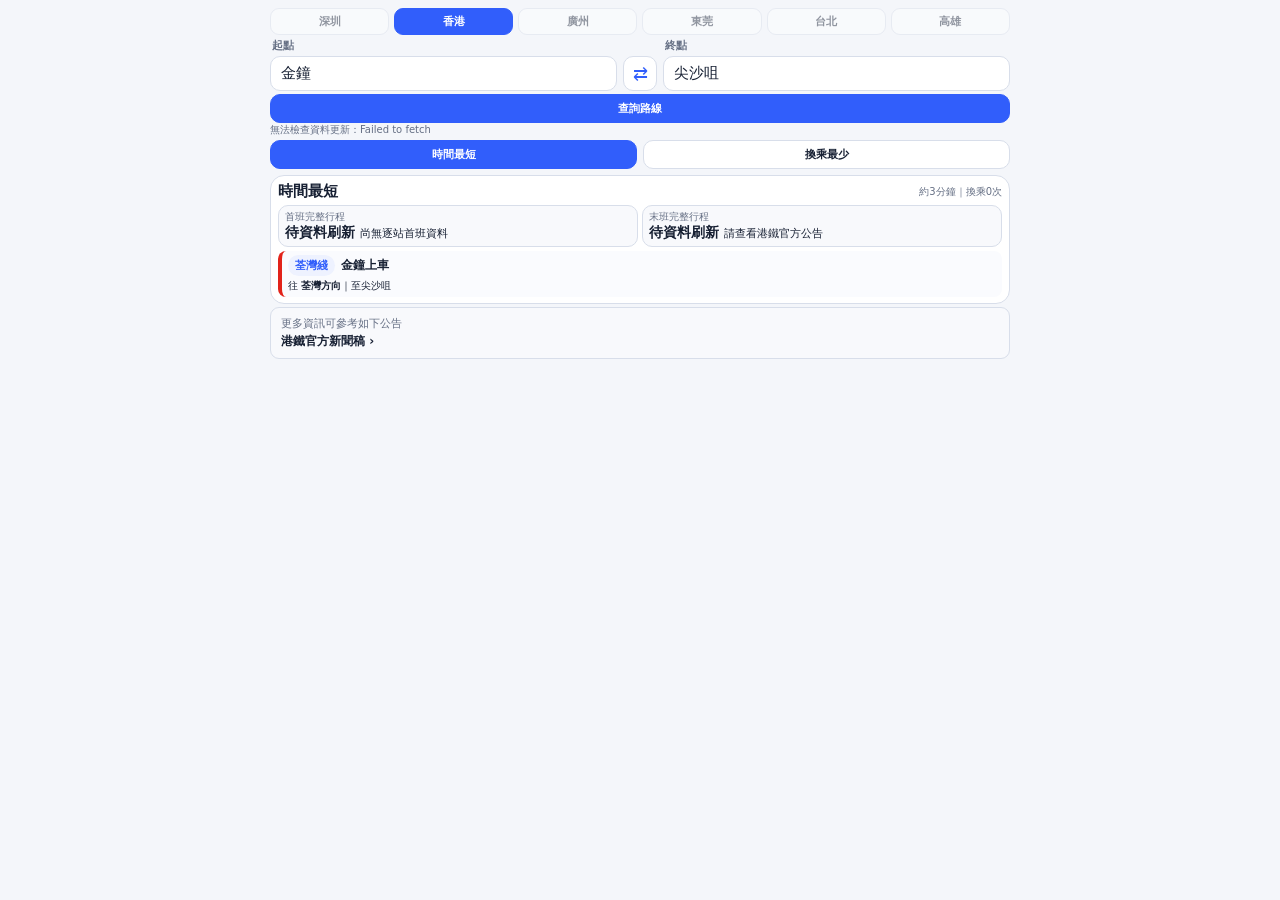
==== app/src/main/assets/index.html @ 0d79af83 "Fix WebView data refresh" ====
<!doctype html>
<html lang="zh-Hant">
<head>
<meta charset="utf-8">
<meta name="viewport" content="width=device-width,initial-scale=1,viewport-fit=cover,maximum-scale=1,user-scalable=no">
<title>地鐵路線規劃</title>
<style>
:root{--bg:#f4f6fa;--card:#fff;--text:#172033;--muted:#667085;--line:#d8deea;--accent:#315efb;--soft:#eef2ff;--danger:#b42318;--ok:#067647}
*{box-sizing:border-box}html,body{min-height:100%;overflow-x:hidden}body{margin:0;background:var(--bg);color:var(--text);font-family:system-ui,-apple-system,"Noto Sans TC",sans-serif}.app{min-height:100dvh;max-width:760px;margin:auto;padding:calc(8px + env(safe-area-inset-top)) 10px calc(8px + env(safe-area-inset-bottom));display:flex;flex-direction:column;gap:7px}.city-row{display:grid;grid-template-columns:repeat(6,1fr);gap:5px}.city{min-width:0;border:1px solid var(--line);background:var(--card);border-radius:9px;padding:8px 2px;font-size:13px;font-weight:750;color:var(--text)}.city.active{background:var(--accent);border-color:var(--accent);color:#fff}.city.disabled{opacity:.45}.search-row{display:grid;grid-template-columns:1fr 34px 1fr;gap:6px;align-items:end}.field{position:relative;min-width:0}.field label{display:block;font-size:11px;font-weight:750;margin:0 0 3px 2px;color:var(--muted)}input{width:100%;height:39px;border:1px solid var(--line);border-radius:10px;background:var(--card);padding:0 10px;font-size:15px;color:var(--text);outline:none}input:focus{border-color:var(--accent)}.swap{height:39px;width:34px;border:1px solid var(--line);border-radius:10px;background:var(--card);font-size:18px;color:var(--accent)}.suggest{position:absolute;z-index:30;left:0;right:0;top:60px;background:#fff;border:1px solid var(--line);border-radius:10px;max-height:220px;overflow:auto;display:none;box-shadow:0 8px 24px rgba(0,0,0,.12)}.suggest button{display:block;width:100%;border:0;border-bottom:1px solid #eef0f4;background:#fff;text-align:left;padding:9px;font-size:14px}.suggest button:last-child{border-bottom:0}.suggest small{display:block;color:var(--muted);font-size:10px;margin-top:2px}.toolbar{display:grid;grid-template-columns:1fr;gap:6px}.btn{height:36px;border:1px solid var(--line);border-radius:10px;background:var(--card);font-size:14px;font-weight:750;color:var(--text)}.btn.primary{background:var(--accent);border-color:var(--accent);color:#fff}.workspace{display:flex;flex-direction:column;gap:6px}.tabs{display:grid;grid-template-columns:1fr 1fr;gap:6px}.tab{height:36px}.tab.active{background:var(--accent);border-color:var(--accent);color:#fff}.result{background:var(--card);border:1px solid var(--line);border-radius:14px;padding:10px 12px;display:flex;flex-direction:column;gap:8px}.summary{display:flex;justify-content:space-between;align-items:center;gap:8px}.summary h2{font-size:17px;margin:0}.summary .meta{font-size:12px;color:var(--muted);white-space:nowrap}.times{display:grid;grid-template-columns:1fr 1fr;gap:6px}.timebox{border:1px solid var(--line);border-radius:10px;background:#f8f9fc;padding:7px 9px}.timebox .label{font-size:10px;color:var(--muted)}.timebox strong{font-size:16px;margin-right:5px}.timebox span{font-size:11px}.route{display:flex;flex-direction:column;gap:6px}.leg{border-left:4px solid var(--accent);background:#fafbfe;border-radius:8px;padding:7px 9px}.leg-head{display:flex;align-items:center;gap:6px;flex-wrap:wrap}.badge{background:var(--soft);color:var(--accent);border-radius:999px;padding:3px 7px;font-size:11px;font-weight:800}.leg strong{font-size:14px}.leg p{margin:3px 0 0;font-size:12px}.transfer{border:1px solid #cfd7ff;background:var(--soft);border-radius:9px;padding:8px 10px;display:grid;grid-template-columns:minmax(0,1.25fr) .75fr .75fr;align-items:center;gap:8px}.transfer .station{font-size:14px;font-weight:800}.transfer .label{font-size:9px;color:var(--muted)}.transfer .value{font-size:16px;font-weight:850}.status{font-size:10px;color:var(--muted);white-space:nowrap;overflow:hidden;text-overflow:ellipsis}.status.ok{color:var(--ok)}.error{color:var(--danger);font-weight:750}.notice{border:1px solid var(--line);background:#f8f9fc;border-radius:9px;padding:8px 10px;font-size:11px;color:var(--muted)}.update-panel{display:none;border:1px solid #fedf89;background:#fffaeb;border-radius:9px;padding:7px 9px;font-size:12px;align-items:center;justify-content:space-between;gap:8px}.update-panel.visible{display:flex}.refresh-btn{border:1px solid #f79009;background:#fff;border-radius:8px;padding:5px 10px;font-size:12px;font-weight:800;color:#b54708;white-space:nowrap}.official-link{display:block;border:1px solid var(--line);background:#f8f9fc;border-radius:9px;padding:8px 10px;font-size:11px;color:var(--muted);text-decoration:none}.official-link b{display:block;color:var(--text);font-size:12px;margin-top:2px}.ad-slot{display:none;width:100%;border:1px solid var(--line);border-radius:14px;overflow:hidden;background:var(--card)}.ad-slot.visible{display:block}.ad-slot img{display:block;width:100%;height:100%;object-fit:cover}
.app.fit-1{gap:5px}.app.fit-1 .city{padding:6px 1px}.app.fit-1 .toolbar .btn,.app.fit-1 .tab{height:32px}.app.fit-1 input,.app.fit-1 .swap{height:35px}.app.fit-1 .result{padding:8px 9px;gap:6px}.app.fit-1 .timebox{padding:5px 7px}.app.fit-1 .route{gap:4px}.app.fit-1 .leg{padding:5px 8px}.app.fit-1 .transfer{padding:6px 8px}.app.fit-2{font-size:13px}.app.fit-2 .city{font-size:11px;padding:5px 0}.app.fit-2 .summary h2{font-size:15px}.app.fit-2 .summary .meta{font-size:10px}.app.fit-2 .timebox strong{font-size:14px}.app.fit-2 .leg strong{font-size:12px}.app.fit-2 .leg p{font-size:10px}.app.fit-2 .transfer .station{font-size:12px}.app.fit-2 .transfer .value{font-size:12px}.app.fit-3 .notice{display:none}.app.fit-3{gap:3px}.app.fit-3 .toolbar .btn,.app.fit-3 .tab{height:29px;font-size:11px}.app.fit-3 .result{padding:6px 7px;gap:4px}.app.fit-3 .times{gap:4px}.app.fit-3 .timebox{padding:4px 6px}.app.fit-3 .leg{padding:4px 6px}.app.fit-3 .transfer{padding:4px 6px;gap:5px}
@media(max-width:390px){.city{font-size:12px;padding:7px 1px}.result{padding:8px 9px;gap:6px}.summary h2{font-size:16px}.transfer{grid-template-columns:1fr .68fr .78fr}.transfer .station{font-size:13px}.transfer .value{font-size:14px}}
</style>
</head>
<body>
<main class="app">
  <nav id="cityRow" class="city-row" aria-label="選擇城市"></nav>
  <section class="search-row">
    <div class="field"><label for="fromInput">起點</label><input id="fromInput" autocomplete="off" placeholder="中文／英文／拼音"><div id="fromList" class="suggest"></div></div>
    <button id="swapBtn" class="swap" aria-label="交換起點終點">⇄</button>
    <div class="field"><label for="toInput">終點</label><input id="toInput" autocomplete="off" placeholder="中文／英文／拼音"><div id="toList" class="suggest"></div></div>
  </section>
  <section><div class="toolbar"><button id="searchBtn" class="btn primary">查詢路線</button></div><div id="status" class="status">香港真實路網｜行程時間為估算｜步行0.5米／秒＋30秒</div></section>
  <section class="workspace"><div class="tabs"><button id="fastTab" class="btn tab active">時間最短</button><button id="fewTab" class="btn tab">換乘最少</button></div><article id="result" class="result" aria-live="polite"></article></section>
  <section id="updatePanel" class="update-panel"><span>資訊有更新，請按刷新鍵刷新</span><button id="refreshBtn" class="refresh-btn">刷新</button></section>
  <a id="officialLink" class="official-link" href="https://www.mtr.com.hk/ch/corporate/news/corporate.php" target="_blank" rel="noopener"><span>更多資訊可參考如下公告</span><b>港鐵官方新聞稿 ›</b></a>
  <aside id="adSlot" class="ad-slot" aria-label="廣告預留位"><img src="ad-placeholder.png" alt="廣告預留位"></aside>
</main>
<script>
const cities=['深圳','香港','廣州','東莞','台北','高雄'];
let L={
 AEL:{name:'機場快綫',color:'#00888a',stations:[['HOK','香港'],['KOW','九龍'],['TSY','青衣'],['AIR','機場'],['AWE','博覽館']]},
 TCL:{name:'東涌綫',color:'#f39200',stations:[['HOK','香港'],['KOW','九龍'],['OLY','奧運'],['NAC','南昌'],['LAK','荔景'],['TSY','青衣'],['SUN','欣澳'],['TUC','東涌']]},
 TML:{name:'屯馬綫',color:'#9a3820',stations:[['TUM','屯門'],['SIH','兆康'],['TIS','天水圍'],['LOP','朗屏'],['YUL','元朗'],['KSR','錦上路'],['TWW','荃灣西'],['MEF','美孚'],['NAC','南昌'],['AUS','柯士甸'],['ETS','尖東'],['HUH','紅磡'],['TKW','土瓜灣'],['SUW','宋皇臺'],['KAT','啟德'],['DIH','鑽石山'],['HIK','顯徑'],['TAW','大圍'],['CKT','車公廟'],['STW','沙田圍'],['CIO','第一城'],['SHM','石門'],['TSH','大水坑'],['HEO','恆安'],['MOS','馬鞍山'],['WKS','烏溪沙']]},
 EAL:{name:'東鐵綫',color:'#5eb6e4',stations:[['ADM','金鐘'],['EXC','會展'],['HUH','紅磡'],['MKK','旺角東'],['KOT','九龍塘'],['TAW','大圍'],['SHT','沙田'],['FOT','火炭'],['RAC','馬場'],['UNI','大學'],['TAP','大埔墟'],['TWO','太和'],['FAN','粉嶺'],['SHS','上水'],['LOW','羅湖'],['LMC','落馬洲']]},
 TWL:{name:'荃灣綫',color:'#e2231a',stations:[['CEN','中環'],['ADM','金鐘'],['TST','尖沙咀'],['JOR','佐敦'],['YMT','油麻地'],['MOK','旺角'],['PRE','太子'],['SSP','深水埗'],['CSW','長沙灣'],['LCK','荔枝角'],['MEF','美孚'],['LAK','荔景'],['KWF','葵芳'],['KWH','葵興'],['TWH','大窩口'],['TSW','荃灣']]},
 ISL:{name:'港島綫',color:'#0066b3',stations:[['KET','堅尼地城'],['HKU','香港大學'],['SYP','西營盤'],['SHW','上環'],['CEN','中環'],['ADM','金鐘'],['WAC','灣仔'],['CAB','銅鑼灣'],['TIH','天后'],['FOH','炮台山'],['NOP','北角'],['QUB','鰂魚涌'],['TAK','太古'],['SWH','西灣河'],['SKW','筲箕灣'],['HFC','杏花邨'],['CHW','柴灣']]},
 KTL:{name:'觀塘綫',color:'#00ab4e',stations:[['WHA','黃埔'],['HOM','何文田'],['YMT','油麻地'],['MOK','旺角'],['PRE','太子'],['SKM','石硤尾'],['KOT','九龍塘'],['LOF','樂富'],['WTS','黃大仙'],['DIH','鑽石山'],['CHH','彩虹'],['KOB','九龍灣'],['NTK','牛頭角'],['KWT','觀塘'],['LAT','藍田'],['YAT','油塘'],['TIK','調景嶺']]},
 TKL:{name:'將軍澳綫',color:'#7d499d',stations:[['NOP','北角'],['QUB','鰂魚涌'],['YAT','油塘'],['TIK','調景嶺'],['TKO','將軍澳'],['HAH','坑口'],['POA','寶琳'],['LHP','康城']]},
 SIL:{name:'南港島綫',color:'#b5bd00',stations:[['ADM','金鐘'],['OCP','海洋公園'],['WCH','黃竹坑'],['LET','利東'],['SOH','海怡半島']]},
 DRL:{name:'迪士尼綫',color:'#f550a6',stations:[['SUN','欣澳'],['DIS','迪士尼']]}
};
let serviceHours={};
let transferMeters={ADM:280,CEN:180,HOK:320,MEF:260,NAC:180,LAK:170,TSY:220,HUH:300,TAW:260,DIH:220,KOT:260,YMT:180,MOK:180,PRE:180,NOP:200,QUB:230,YAT:180,TIK:180,SUN:120,HOM:220};
let english={HOK:'Hong Kong',KOW:'Kowloon',TSY:'Tsing Yi',AIR:'Airport',AWE:'AsiaWorld-Expo',OLY:'Olympic',NAC:'Nam Cheong',LAK:'Lai King',SUN:'Sunny Bay',TUC:'Tung Chung',TUM:'Tuen Mun',SIH:'Siu Hong',TIS:'Tin Shui Wai',LOP:'Long Ping',YUL:'Yuen Long',KSR:'Kam Sheung Road',TWW:'Tsuen Wan West',MEF:'Mei Foo',AUS:'Austin',ETS:'East Tsim Sha Tsui',HUH:'Hung Hom',TKW:'To Kwa Wan',SUW:'Sung Wong Toi',KAT:'Kai Tak',DIH:'Diamond Hill',HIK:'Hin Keng',TAW:'Tai Wai',CKT:'Che Kung Temple',STW:'Sha Tin Wai',CIO:'City One',SHM:'Shek Mun',TSH:'Tai Shui Hang',HEO:'Heng On',MOS:'Ma On Shan',WKS:'Wu Kai Sha',ADM:'Admiralty',EXC:'Exhibition Centre',MKK:'Mong Kok East',KOT:'Kowloon Tong',SHT:'Sha Tin',FOT:'Fo Tan',RAC:'Racecourse',UNI:'University',TAP:'Tai Po Market',TWO:'Tai Wo',FAN:'Fanling',SHS:'Sheung Shui',LOW:'Lo Wu',LMC:'Lok Ma Chau',CEN:'Central',TST:'Tsim Sha Tsui',JOR:'Jordan',YMT:'Yau Ma Tei',MOK:'Mong Kok',PRE:'Prince Edward',SSP:'Sham Shui Po',CSW:'Cheung Sha Wan',LCK:'Lai Chi Kok',KWF:'Kwai Fong',KWH:'Kwai Hing',TWH:'Tai Wo Hau',TSW:'Tsuen Wan',KET:'Kennedy Town',HKU:'HKU',SYP:'Sai Ying Pun',SHW:'Sheung Wan',WAC:'Wan Chai',CAB:'Causeway Bay',TIH:'Tin Hau',FOH:'Fortress Hill',NOP:'North Point',QUB:'Quarry Bay',TAK:'Tai Koo',SWH:'Sai Wan Ho',SKW:'Shau Kei Wan',HFC:'Heng Fa Chuen',CHW:'Chai Wan',WHA:'Whampoa',HOM:'Ho Man Tin',SKM:'Shek Kip Mei',LOF:'Lok Fu',WTS:'Wong Tai Sin',CHH:'Choi Hung',KOB:'Kowloon Bay',NTK:'Ngau Tau Kok',KWT:'Kwun Tong',LAT:'Lam Tin',YAT:'Yau Tong',TIK:'Tiu Keng Leng',TKO:'Tseung Kwan O',HAH:'Hang Hau',POA:'Po Lam',LHP:'LOHAS Park',OCP:'Ocean Park',WCH:'Wong Chuk Hang',LET:'Lei Tung',SOH:'South Horizons',DIS:'Disneyland Resort'};
try{const saved=JSON.parse(localStorage.getItem('metroDataOverride')||'null');if(saved&&saved.L){L=saved.L;transferMeters=saved.transferMeters||transferMeters;roman=saved.roman||roman;english=saved.english||english;serviceHours=saved.serviceHours||{}}}catch(e){}
const stationMap=new Map();Object.entries(L).forEach(([lc,line])=>line.stations.forEach(([code,name],i)=>{if(!stationMap.has(code))stationMap.set(code,{code,name,en:english[code]||'',lines:[]});stationMap.get(code).lines.push(lc)}));
let roman={香港:'xianggang',九龍:'jiulong',青衣:'qingyi',機場:'jichang',博覽館:'bolanguan',奧運:'aoyun',南昌:'nanchang',荔景:'lijing',欣澳:'xinao',東涌:'dongchong',屯門:'tunmen',兆康:'zhaokang',天水圍:'tianshuiwei',朗屏:'langping',元朗:'yuanlang',錦上路:'jinshanglu',荃灣西:'quanwanxi',美孚:'meifu',柯士甸:'keshidian',尖東:'jiandong',紅磡:'hongkan',土瓜灣:'tuguawan',宋皇臺:'songhuangtai',啟德:'qide',鑽石山:'zuanshishan',顯徑:'xianjing',大圍:'dawei',車公廟:'chegongmiao',沙田圍:'shatianwei',第一城:'diyicheng',石門:'shimen',大水坑:'dashuikeng',恆安:'hengan',馬鞍山:'maanshan',烏溪沙:'wuxisha',金鐘:'jinzhong',會展:'huizhan',旺角東:'wangjiaodong',九龍塘:'jiulongtang',沙田:'shatian',火炭:'huotan',馬場:'machang',大學:'daxue',大埔墟:'dapuxu',太和:'taihe',粉嶺:'fenling',上水:'shangshui',羅湖:'luohu',落馬洲:'luomazhou',中環:'zhonghuan',尖沙咀:'jianshazui',佐敦:'zuodun',油麻地:'youmadi',旺角:'wangjiao',太子:'taizi',深水埗:'shenshuibu',長沙灣:'changshawan',荔枝角:'lizhijiao',葵芳:'kuifang',葵興:'kuixing',大窩口:'dawokou',荃灣:'quanwan',堅尼地城:'jiannidicheng',香港大學:'xianggangdaxue',西營盤:'xiyingpan',上環:'shanghuan',灣仔:'wanzai',銅鑼灣:'tongluowan',天后:'tianhou',炮台山:'paotaishan',北角:'beijiao',鰂魚涌:'zeiyuchong',太古:'taigu',西灣河:'xiwanhe',筲箕灣:'shaojiwan',杏花邨:'xinghuacun',柴灣:'chaiwan',黃埔:'huangpu',何文田:'hewentian',石硤尾:'shixiawei',樂富:'lefu',黃大仙:'huangdaxian',彩虹:'caihong',九龍灣:'jiulongwan',牛頭角:'niutoujiao',觀塘:'guantang',藍田:'lantian',油塘:'youtang',調景嶺:'tiaojingling',將軍澳:'jiangjunao',坑口:'kengkou',寶琳:'baolin',康城:'kangcheng',海洋公園:'haiyanggongyuan',黃竹坑:'huangzhukeng',利東:'lidong',海怡半島:'haiyibandao',迪士尼:'dishini'};
const stations=[...stationMap.values()].map(s=>{const py=roman[s.name]||s.name;return {...s,py,en:s.en||'',ini:py.replace(/zh|ch|sh/g,x=>x[0]).split(/[^a-z]+/).join('').replace(/[aeiou]/g,'').slice(0,8)}}).sort((a,b)=>a.name.localeCompare(b.name,'zh-Hant'));
const graph=new Map();const key=(lc,sc)=>lc+'|'+sc;function add(a,b,time,kind='ride',extra={}){if(!graph.has(a))graph.set(a,[]);graph.get(a).push({to:b,time,kind,...extra})}
Object.entries(L).forEach(([lc,line])=>{for(let i=0;i<line.stations.length-1;i++){const a=line.stations[i][0],b=line.stations[i+1][0];if(lc==='EAL'&&a==='FOT'&&b==='RAC')continue;if(lc==='EAL'&&a==='RAC'&&b==='UNI')continue;if(lc==='EAL'&&a==='SHS'&&b==='LOW'){add(key(lc,a),key(lc,b),3);add(key(lc,b),key(lc,a),3);continue}if(lc==='EAL'&&a==='LOW'&&b==='LMC')continue;if(lc==='TKL'&&a==='HAH'&&b==='POA'){add(key(lc,a),key(lc,b),3);add(key(lc,b),key(lc,a),3);continue}if(lc==='TKL'&&a==='POA'&&b==='LHP')continue;const t=lc==='AEL'?5:lc==='SIL'?4:2.5;add(key(lc,a),key(lc,b),t);add(key(lc,b),key(lc,a),t)}});
add(key('EAL','FOT'),key('EAL','UNI'),4);add(key('EAL','UNI'),key('EAL','FOT'),4);add(key('EAL','FOT'),key('EAL','RAC'),3);add(key('EAL','RAC'),key('EAL','FOT'),3);add(key('EAL','SHS'),key('EAL','LMC'),6);add(key('EAL','LMC'),key('EAL','SHS'),6);add(key('TKL','TKO'),key('TKL','HAH'),3);add(key('TKL','HAH'),key('TKL','TKO'),3);add(key('TKL','TKO'),key('TKL','LHP'),5);add(key('TKL','LHP'),key('TKL','TKO'),5);
stationMap.forEach(s=>{if(s.lines.length>1)for(let i=0;i<s.lines.length;i++)for(let j=i+1;j<s.lines.length;j++){const d=transferMeters[s.code]||180,t=d/.5/60+.5;add(key(s.lines[i],s.code),key(s.lines[j],s.code),t,'transfer',{distance:d,station:s.code});add(key(s.lines[j],s.code),key(s.lines[i],s.code),t,'transfer',{distance:d,station:s.code})}});
let city='香港',from='ADM',to='TST',plan='fast',lastRoute=null;const $=id=>document.getElementById(id);const norm=s=>(s||'').toLowerCase().replace(/\s+/g,'').replace(/站$/,'');const hit=(o,q)=>{q=norm(q);return !q||norm(o.name).includes(q)||norm(o.en).includes(q)||o.py.includes(q)||o.ini.includes(q)||o.code.toLowerCase().includes(q)};
function renderCities(){const row=$('cityRow');row.innerHTML='';cities.forEach(n=>{const b=document.createElement('button');b.className='city '+(n===city?'active':'')+(n!=='香港'?' disabled':'');b.textContent=n;b.onclick=()=>{if(n!=='香港'){$('status').textContent=n+'尚未接入真實資料';return}city=n;renderCities()};row.appendChild(b)})}
function picker(input,list,choose){const show=()=>{list.innerHTML='';const found=stations.filter(x=>hit(x,input.value)).slice(0,30);if(!found.length){const d=document.createElement('div');d.style.padding='10px';d.style.fontSize='12px';d.textContent='沒有符合的車站';list.appendChild(d)}found.forEach(x=>{const b=document.createElement('button');b.innerHTML='<b>'+x.name+(x.en?' '+x.en:'')+'</b><small>'+x.py+' · '+x.code+' · '+x.lines.map(l=>L[l].name).join('／')+'</small>';b.onclick=()=>{choose(x.code);list.style.display='none'};list.appendChild(b)});list.style.display='block'};input.onfocus=show;input.oninput=show}
picker($('fromInput'),$('fromList'),x=>{from=x;sync()});picker($('toInput'),$('toList'),x=>{to=x;sync()});
function route(mode){const starts=stationMap.get(from).lines.map(l=>key(l,from)),targets=new Set(stationMap.get(to).lines.map(l=>key(l,to)));const dist=new Map(),prev=new Map(),q=[];starts.forEach(s=>{dist.set(s,{time:0,tr:0});q.push(s)});while(q.length){q.sort((a,b)=>cmp(dist.get(a),dist.get(b),mode));const u=q.shift(),du=dist.get(u);if(targets.has(u))return build(u,prev,du);for(const e of graph.get(u)||[]){const nd={time:du.time+e.time,tr:du.tr+(e.kind==='transfer'?1:0)},old=dist.get(e.to);if(!old||cmp(nd,old,mode)<0){dist.set(e.to,nd);prev.set(e.to,{from:u,e});if(!q.includes(e.to))q.push(e.to)}}}return null}
function cmp(a,b,m){return m==='few'?(a.tr-b.tr||a.time-b.time):(a.time-b.time||a.tr-b.tr)}function build(end,prev,cost){const edges=[];let cur=end;while(prev.has(cur)){const p=prev.get(cur);edges.push({from:p.from,to:cur,...p.e});cur=p.from}edges.reverse();return {edges,cost,start:cur,end}}
function terminal(lineCode,fromCode,toCode){const arr=L[lineCode].stations.map(x=>x[0]),i=arr.indexOf(fromCode),j=arr.indexOf(toCode);if(lineCode==='EAL'&&toCode==='LMC')return '落馬洲';if(lineCode==='EAL'&&toCode==='LOW')return '羅湖';if(lineCode==='TKL'&&toCode==='LHP')return '康城';if(lineCode==='TKL'&&toCode==='POA')return '寶琳';return stationMap.get(j>i?arr[arr.length-1]:arr[0]).name}
function summarize(r){const parts=[];let current=null;r.edges.forEach(e=>{const [fl,fs]=e.from.split('|'),[tl,ts]=e.to.split('|');if(e.kind==='ride'){if(!current||current.line!==fl){if(current)parts.push(current);current={type:'leg',line:fl,start:fs,end:ts}}else current.end=ts}else{if(current){parts.push(current);current=null}parts.push({type:'transfer',station:e.station,distance:e.distance,time:e.time})}});if(current)parts.push(current);return parts}
function directionTerminalCode(lineCode,fromCode,toCode){const arr=L[lineCode].stations.map(x=>x[0]),i=arr.indexOf(fromCode),j=arr.indexOf(toCode);if(j>i)return arr[arr.length-1];return arr[0]}
function isOriginTerminal(parts){const firstLeg=parts.find(x=>x.type==='leg');if(!firstLeg)return false;return firstLeg.start===directionTerminalCode(firstLeg.line,firstLeg.start,firstLeg.end)}
function parseClock(hhmm){const m=/^(\d{1,2}):(\d{2})$/.exec(hhmm||'');return m?+m[1]*60 + +m[2]:null}
function formatClock(total){if(total==null||!Number.isFinite(total))return '';total=((Math.round(total)%1440)+1440)%1440;return String(Math.floor(total/60)).padStart(2,'0')+':'+String(total%60).padStart(2,'0')}
function minusMinutes(hhmm,mins){const n=parseClock(hhmm);return n==null?'':formatClock(n-mins)}
function serviceRecord(leg){if(!leg)return null;const terminalCode=directionTerminalCode(leg.line,leg.start,leg.end);return serviceHours?.[leg.start]?.[leg.line]?.[terminalCode]||null}
function estimateJourneyWindow(parts){const legs=parts.filter(x=>x.type==='leg');if(!legs.length)return null;let elapsed=0,earliest=-Infinity,latest=Infinity,missing=false;for(let i=0;i<parts.length;i++){const p=parts[i];if(p.type==='leg'){const rec=serviceRecord(p),f=rec&&parseClock(rec.first),l=rec&&parseClock(rec.last);if(f==null||l==null){missing=true;break}let last=l;if(last<360)last+=1440;earliest=Math.max(earliest,f-elapsed);latest=Math.min(latest,last-elapsed);const arr=L[p.line].stations.map(x=>x[0]),a=arr.indexOf(p.start),b=arr.indexOf(p.end);elapsed+=Math.abs(b-a)*(p.line==='AEL'?5:p.line==='SIL'?4:2.5)}else elapsed+=p.time}if(missing||!Number.isFinite(earliest)||!Number.isFinite(latest)||latest<earliest)return null;return {first:formatClock(earliest),last:formatClock(latest),estimated:parts.some(x=>x.type==='transfer')||!isOriginTerminal(parts)}}
function timeBoxes(parts){const rec=estimateJourneyWindow(parts);if(!rec){return `<div class="timebox"><div class="label">首班完整行程</div><strong>待資料刷新</strong><span>尚無逐站首班資料</span></div><div class="timebox"><div class="label">末班完整行程</div><strong>待資料刷新</strong><span>請查看港鐵官方公告</span></div>`}const prefix=rec.estimated?'約 ':'';const advised=minusMinutes(rec.last,5);return `<div class="timebox"><div class="label">首班完整行程</div><strong>${prefix}${rec.first}</strong><span>${rec.estimated?'按逐站時間推算':'始發站表定'}</span></div><div class="timebox"><div class="label">末班完整行程</div><strong>${prefix}${rec.last}</strong><span>建議 ${advised} 前到達月台</span></div>`}function leg(p){return `<div class="leg" style="border-left-color:${L[p.line].color}"><div class="leg-head"><span class="badge">${L[p.line].name}</span><strong>${stationMap.get(p.start).name}上車</strong></div><p>往 <b>${terminal(p.line,p.start,p.end)}方向</b>｜至${stationMap.get(p.end).name}</p></div>`}function transfer(p,nextLine){return `<div class="transfer"><div class="station">${stationMap.get(p.station).name}<br>換乘${nextLine?L[nextLine].name:''}</div><div><div class="label">預計距離</div><div class="value">${p.distance}米</div></div><div><div class="label">預計時間</div><div class="value">${Math.ceil(p.time)}分鐘</div></div></div>`}
function render(){renderCities();$('fromInput').value=stationMap.get(from).name;$('toInput').value=stationMap.get(to).name;const fast=plan==='fast';$('fastTab').classList.toggle('active',fast);$('fewTab').classList.toggle('active',!fast);if(from===to){$('result').innerHTML='<div class="error">起點和終點不能相同。</div>';return}const r=route(plan);lastRoute=r;if(!r){$('result').innerHTML='<div class="error">找不到可用路線。</div>';return}const parts=summarize(r);let routeHtml='';parts.forEach((p,i)=>{if(p.type==='leg')routeHtml+=leg(p);else{const nx=parts.slice(i+1).find(x=>x.type==='leg');routeHtml+=transfer(p,nx&&nx.line)}});$('result').innerHTML=`<div class="summary"><h2>${fast?'時間最短':'換乘最少'}</h2><div class="meta">約${Math.ceil(r.cost.time)}分鐘｜換乘${r.cost.tr}次</div></div><div class="times">${timeBoxes(parts)}</div><div class="route">${routeHtml}</div><div class="notice">路線、站名、換乘關係使用港鐵真實路網；目前行車時間按站間估算，首末班由逐站、逐線、逐方向資料推算；始發站顯示表定時間，中途站或換乘行程加『約』，末班並提示提前5分鐘到達月台。</div>`}
function fitViewport(){const app=document.querySelector('.app'),ad=$('adSlot');ad.classList.remove('visible');ad.style.height='0px';app.classList.remove('fit-1','fit-2','fit-3');const limit=window.innerHeight-2;if(app.scrollHeight>limit)app.classList.add('fit-1');if(app.scrollHeight>limit)app.classList.add('fit-2');if(app.scrollHeight>limit)app.classList.add('fit-3');requestAnimationFrame(()=>{const free=Math.floor(limit-app.scrollHeight);if(free>=100){ad.style.height=Math.min(150,Math.max(85,free-7))+'px';ad.classList.add('visible')}})}function sync(){render();requestAnimationFrame(fitViewport)}
const UPDATE_MANIFEST_URL='https://raw.githubusercontent.com/danwo1415/metro-data-public/main/version.json';
async function fetchJson(url){const r=await fetch(url+(url.includes('?')?'&':'?')+'t='+Date.now(),{cache:'no-store'});if(!r.ok)throw new Error('HTTP '+r.status);return r.json()}
async function checkForDataUpdate(){try{const m=await fetchJson(UPDATE_MANIFEST_URL);const current=localStorage.getItem('metroDataVersion')||'2.4.2-hk';const saved=JSON.parse(localStorage.getItem('metroDataOverride')||'null');const hasHours=!!(saved&&saved.serviceHours&&Object.keys(saved.serviceHours).length);if(m.version&&m.dataUrl&&(m.version!==current||!hasHours)){$('updatePanel').classList.add('visible');$('refreshBtn').dataset.url=m.dataUrl;$('refreshBtn').dataset.version=m.version;requestAnimationFrame(fitViewport)}}catch(e){$('status').textContent='無法檢查資料更新：'+(e&&e.message?e.message:'網路錯誤')}}
$('refreshBtn').onclick=async()=>{const b=$('refreshBtn'),url=b.dataset.url;if(!url)return;b.disabled=true;b.textContent='刷新中…';try{const d=await fetchJson(url);if(!d||!d.L||!d.serviceHours||Object.keys(d.serviceHours).length<10)throw new Error('資料格式不正確');localStorage.setItem('metroDataOverride',JSON.stringify(d));localStorage.setItem('metroDataVersion',b.dataset.version||d.version||'updated');location.reload()}catch(e){b.disabled=false;b.textContent='重試';$('status').textContent='刷新失敗：'+(e&&e.message?e.message:'網路錯誤')+'；現有資料仍可使用'}};
$('swapBtn').onclick=()=>{const t=from;from=to;to=t;sync()};$('fastTab').onclick=()=>{plan='fast';sync()};$('fewTab').onclick=()=>{plan='few';sync()};$('searchBtn').onclick=()=>{sync();$('status').textContent='已用香港本地路網計算：'+stationMap.get(from).name+' → '+stationMap.get(to).name};window.addEventListener('resize',()=>requestAnimationFrame(fitViewport));document.addEventListener('click',e=>{['from','to'].forEach(p=>{if(!e.target.closest('#'+p+'Input')&&!e.target.closest('#'+p+'List'))$(p+'List').style.display='none'})});sync();checkForDataUpdate();
</script>
</body>
</html>
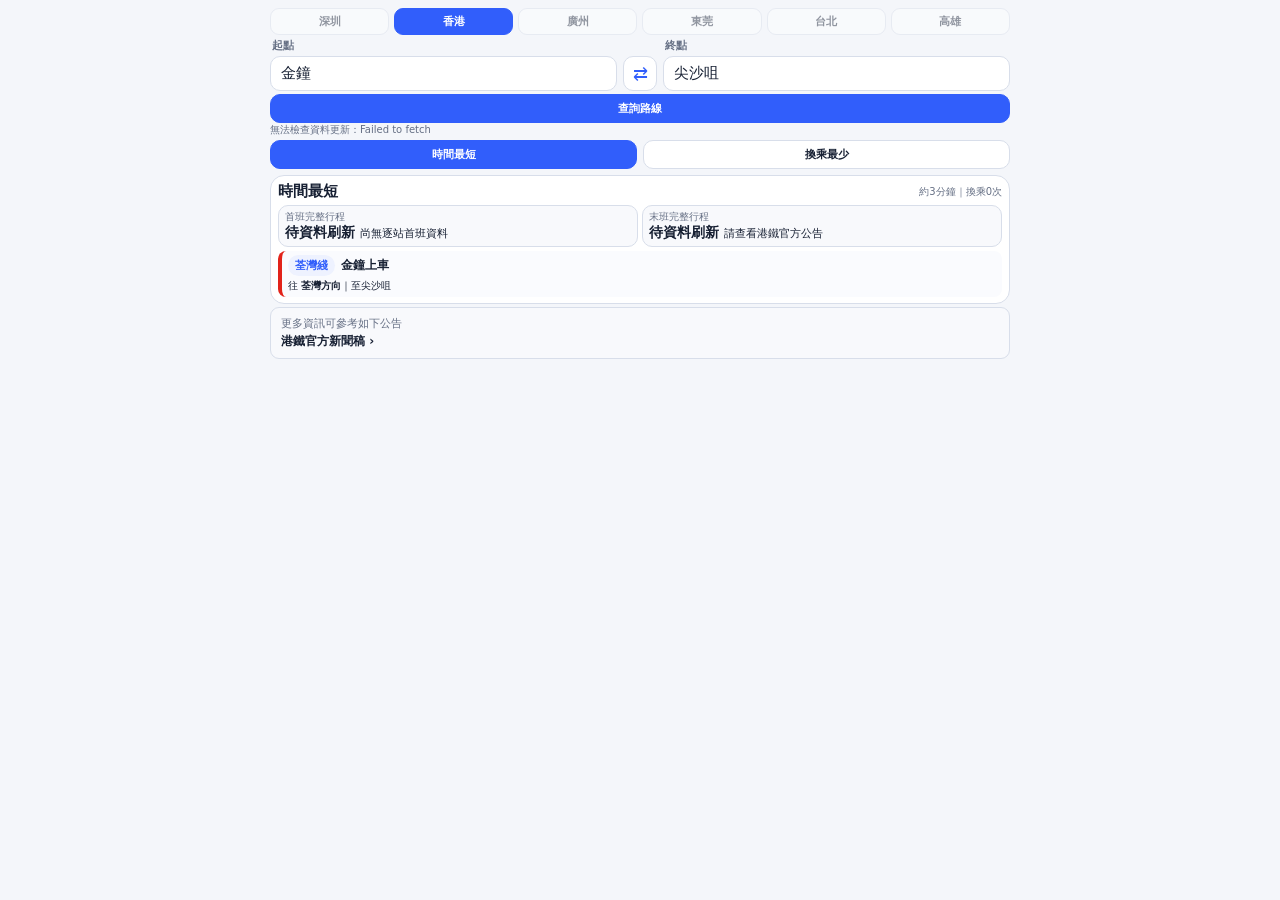
==== commit eff7e48f: "Fix loading refreshed service hours" ====
--- a/app/src/main/assets/index.html
+++ b/app/src/main/assets/index.html
@@ -42,9 +42,9 @@
 let serviceHours={};
 let transferMeters={ADM:280,CEN:180,HOK:320,MEF:260,NAC:180,LAK:170,TSY:220,HUH:300,TAW:260,DIH:220,KOT:260,YMT:180,MOK:180,PRE:180,NOP:200,QUB:230,YAT:180,TIK:180,SUN:120,HOM:220};
 let english={HOK:'Hong Kong',KOW:'Kowloon',TSY:'Tsing Yi',AIR:'Airport',AWE:'AsiaWorld-Expo',OLY:'Olympic',NAC:'Nam Cheong',LAK:'Lai King',SUN:'Sunny Bay',TUC:'Tung Chung',TUM:'Tuen Mun',SIH:'Siu Hong',TIS:'Tin Shui Wai',LOP:'Long Ping',YUL:'Yuen Long',KSR:'Kam Sheung Road',TWW:'Tsuen Wan West',MEF:'Mei Foo',AUS:'Austin',ETS:'East Tsim Sha Tsui',HUH:'Hung Hom',TKW:'To Kwa Wan',SUW:'Sung Wong Toi',KAT:'Kai Tak',DIH:'Diamond Hill',HIK:'Hin Keng',TAW:'Tai Wai',CKT:'Che Kung Temple',STW:'Sha Tin Wai',CIO:'City One',SHM:'Shek Mun',TSH:'Tai Shui Hang',HEO:'Heng On',MOS:'Ma On Shan',WKS:'Wu Kai Sha',ADM:'Admiralty',EXC:'Exhibition Centre',MKK:'Mong Kok East',KOT:'Kowloon Tong',SHT:'Sha Tin',FOT:'Fo Tan',RAC:'Racecourse',UNI:'University',TAP:'Tai Po Market',TWO:'Tai Wo',FAN:'Fanling',SHS:'Sheung Shui',LOW:'Lo Wu',LMC:'Lok Ma Chau',CEN:'Central',TST:'Tsim Sha Tsui',JOR:'Jordan',YMT:'Yau Ma Tei',MOK:'Mong Kok',PRE:'Prince Edward',SSP:'Sham Shui Po',CSW:'Cheung Sha Wan',LCK:'Lai Chi Kok',KWF:'Kwai Fong',KWH:'Kwai Hing',TWH:'Tai Wo Hau',TSW:'Tsuen Wan',KET:'Kennedy Town',HKU:'HKU',SYP:'Sai Ying Pun',SHW:'Sheung Wan',WAC:'Wan Chai',CAB:'Causeway Bay',TIH:'Tin Hau',FOH:'Fortress Hill',NOP:'North Point',QUB:'Quarry Bay',TAK:'Tai Koo',SWH:'Sai Wan Ho',SKW:'Shau Kei Wan',HFC:'Heng Fa Chuen',CHW:'Chai Wan',WHA:'Whampoa',HOM:'Ho Man Tin',SKM:'Shek Kip Mei',LOF:'Lok Fu',WTS:'Wong Tai Sin',CHH:'Choi Hung',KOB:'Kowloon Bay',NTK:'Ngau Tau Kok',KWT:'Kwun Tong',LAT:'Lam Tin',YAT:'Yau Tong',TIK:'Tiu Keng Leng',TKO:'Tseung Kwan O',HAH:'Hang Hau',POA:'Po Lam',LHP:'LOHAS Park',OCP:'Ocean Park',WCH:'Wong Chuk Hang',LET:'Lei Tung',SOH:'South Horizons',DIS:'Disneyland Resort'};
-try{const saved=JSON.parse(localStorage.getItem('metroDataOverride')||'null');if(saved&&saved.L){L=saved.L;transferMeters=saved.transferMeters||transferMeters;roman=saved.roman||roman;english=saved.english||english;serviceHours=saved.serviceHours||{}}}catch(e){}
+let savedData=null;try{savedData=JSON.parse(localStorage.getItem('metroDataOverride')||'null');if(savedData&&savedData.L){L=savedData.L;transferMeters=savedData.transferMeters||transferMeters;english=savedData.english||english;serviceHours=savedData.serviceHours||{}}}catch(e){savedData=null}
 const stationMap=new Map();Object.entries(L).forEach(([lc,line])=>line.stations.forEach(([code,name],i)=>{if(!stationMap.has(code))stationMap.set(code,{code,name,en:english[code]||'',lines:[]});stationMap.get(code).lines.push(lc)}));
-let roman={香港:'xianggang',九龍:'jiulong',青衣:'qingyi',機場:'jichang',博覽館:'bolanguan',奧運:'aoyun',南昌:'nanchang',荔景:'lijing',欣澳:'xinao',東涌:'dongchong',屯門:'tunmen',兆康:'zhaokang',天水圍:'tianshuiwei',朗屏:'langping',元朗:'yuanlang',錦上路:'jinshanglu',荃灣西:'quanwanxi',美孚:'meifu',柯士甸:'keshidian',尖東:'jiandong',紅磡:'hongkan',土瓜灣:'tuguawan',宋皇臺:'songhuangtai',啟德:'qide',鑽石山:'zuanshishan',顯徑:'xianjing',大圍:'dawei',車公廟:'chegongmiao',沙田圍:'shatianwei',第一城:'diyicheng',石門:'shimen',大水坑:'dashuikeng',恆安:'hengan',馬鞍山:'maanshan',烏溪沙:'wuxisha',金鐘:'jinzhong',會展:'huizhan',旺角東:'wangjiaodong',九龍塘:'jiulongtang',沙田:'shatian',火炭:'huotan',馬場:'machang',大學:'daxue',大埔墟:'dapuxu',太和:'taihe',粉嶺:'fenling',上水:'shangshui',羅湖:'luohu',落馬洲:'luomazhou',中環:'zhonghuan',尖沙咀:'jianshazui',佐敦:'zuodun',油麻地:'youmadi',旺角:'wangjiao',太子:'taizi',深水埗:'shenshuibu',長沙灣:'changshawan',荔枝角:'lizhijiao',葵芳:'kuifang',葵興:'kuixing',大窩口:'dawokou',荃灣:'quanwan',堅尼地城:'jiannidicheng',香港大學:'xianggangdaxue',西營盤:'xiyingpan',上環:'shanghuan',灣仔:'wanzai',銅鑼灣:'tongluowan',天后:'tianhou',炮台山:'paotaishan',北角:'beijiao',鰂魚涌:'zeiyuchong',太古:'taigu',西灣河:'xiwanhe',筲箕灣:'shaojiwan',杏花邨:'xinghuacun',柴灣:'chaiwan',黃埔:'huangpu',何文田:'hewentian',石硤尾:'shixiawei',樂富:'lefu',黃大仙:'huangdaxian',彩虹:'caihong',九龍灣:'jiulongwan',牛頭角:'niutoujiao',觀塘:'guantang',藍田:'lantian',油塘:'youtang',調景嶺:'tiaojingling',將軍澳:'jiangjunao',坑口:'kengkou',寶琳:'baolin',康城:'kangcheng',海洋公園:'haiyanggongyuan',黃竹坑:'huangzhukeng',利東:'lidong',海怡半島:'haiyibandao',迪士尼:'dishini'};
+let roman={香港:'xianggang',九龍:'jiulong',青衣:'qingyi',機場:'jichang',博覽館:'bolanguan',奧運:'aoyun',南昌:'nanchang',荔景:'lijing',欣澳:'xinao',東涌:'dongchong',屯門:'tunmen',兆康:'zhaokang',天水圍:'tianshuiwei',朗屏:'langping',元朗:'yuanlang',錦上路:'jinshanglu',荃灣西:'quanwanxi',美孚:'meifu',柯士甸:'keshidian',尖東:'jiandong',紅磡:'hongkan',土瓜灣:'tuguawan',宋皇臺:'songhuangtai',啟德:'qide',鑽石山:'zuanshishan',顯徑:'xianjing',大圍:'dawei',車公廟:'chegongmiao',沙田圍:'shatianwei',第一城:'diyicheng',石門:'shimen',大水坑:'dashuikeng',恆安:'hengan',馬鞍山:'maanshan',烏溪沙:'wuxisha',金鐘:'jinzhong',會展:'huizhan',旺角東:'wangjiaodong',九龍塘:'jiulongtang',沙田:'shatian',火炭:'huotan',馬場:'machang',大學:'daxue',大埔墟:'dapuxu',太和:'taihe',粉嶺:'fenling',上水:'shangshui',羅湖:'luohu',落馬洲:'luomazhou',中環:'zhonghuan',尖沙咀:'jianshazui',佐敦:'zuodun',油麻地:'youmadi',旺角:'wangjiao',太子:'taizi',深水埗:'shenshuibu',長沙灣:'changshawan',荔枝角:'lizhijiao',葵芳:'kuifang',葵興:'kuixing',大窩口:'dawokou',荃灣:'quanwan',堅尼地城:'jiannidicheng',香港大學:'xianggangdaxue',西營盤:'xiyingpan',上環:'shanghuan',灣仔:'wanzai',銅鑼灣:'tongluowan',天后:'tianhou',炮台山:'paotaishan',北角:'beijiao',鰂魚涌:'zeiyuchong',太古:'taigu',西灣河:'xiwanhe',筲箕灣:'shaojiwan',杏花邨:'xinghuacun',柴灣:'chaiwan',黃埔:'huangpu',何文田:'hewentian',石硤尾:'shixiawei',樂富:'lefu',黃大仙:'huangdaxian',彩虹:'caihong',九龍灣:'jiulongwan',牛頭角:'niutoujiao',觀塘:'guantang',藍田:'lantian',油塘:'youtang',調景嶺:'tiaojingling',將軍澳:'jiangjunao',坑口:'kengkou',寶琳:'baolin',康城:'kangcheng',海洋公園:'haiyanggongyuan',黃竹坑:'huangzhukeng',利東:'lidong',海怡半島:'haiyibandao',迪士尼:'dishini'};if(savedData&&savedData.roman)roman=savedData.roman;
 const stations=[...stationMap.values()].map(s=>{const py=roman[s.name]||s.name;return {...s,py,en:s.en||'',ini:py.replace(/zh|ch|sh/g,x=>x[0]).split(/[^a-z]+/).join('').replace(/[aeiou]/g,'').slice(0,8)}}).sort((a,b)=>a.name.localeCompare(b.name,'zh-Hant'));
 const graph=new Map();const key=(lc,sc)=>lc+'|'+sc;function add(a,b,time,kind='ride',extra={}){if(!graph.has(a))graph.set(a,[]);graph.get(a).push({to:b,time,kind,...extra})}
 Object.entries(L).forEach(([lc,line])=>{for(let i=0;i<line.stations.length-1;i++){const a=line.stations[i][0],b=line.stations[i+1][0];if(lc==='EAL'&&a==='FOT'&&b==='RAC')continue;if(lc==='EAL'&&a==='RAC'&&b==='UNI')continue;if(lc==='EAL'&&a==='SHS'&&b==='LOW'){add(key(lc,a),key(lc,b),3);add(key(lc,b),key(lc,a),3);continue}if(lc==='EAL'&&a==='LOW'&&b==='LMC')continue;if(lc==='TKL'&&a==='HAH'&&b==='POA'){add(key(lc,a),key(lc,b),3);add(key(lc,b),key(lc,a),3);continue}if(lc==='TKL'&&a==='POA'&&b==='LHP')continue;const t=lc==='AEL'?5:lc==='SIL'?4:2.5;add(key(lc,a),key(lc,b),t);add(key(lc,b),key(lc,a),t)}});
@@ -70,7 +70,7 @@
 function fitViewport(){const app=document.querySelector('.app'),ad=$('adSlot');ad.classList.remove('visible');ad.style.height='0px';app.classList.remove('fit-1','fit-2','fit-3');const limit=window.innerHeight-2;if(app.scrollHeight>limit)app.classList.add('fit-1');if(app.scrollHeight>limit)app.classList.add('fit-2');if(app.scrollHeight>limit)app.classList.add('fit-3');requestAnimationFrame(()=>{const free=Math.floor(limit-app.scrollHeight);if(free>=100){ad.style.height=Math.min(150,Math.max(85,free-7))+'px';ad.classList.add('visible')}})}function sync(){render();requestAnimationFrame(fitViewport)}
 const UPDATE_MANIFEST_URL='https://raw.githubusercontent.com/danwo1415/metro-data-public/main/version.json';
 async function fetchJson(url){const r=await fetch(url+(url.includes('?')?'&':'?')+'t='+Date.now(),{cache:'no-store'});if(!r.ok)throw new Error('HTTP '+r.status);return r.json()}
-async function checkForDataUpdate(){try{const m=await fetchJson(UPDATE_MANIFEST_URL);const current=localStorage.getItem('metroDataVersion')||'2.4.2-hk';const saved=JSON.parse(localStorage.getItem('metroDataOverride')||'null');const hasHours=!!(saved&&saved.serviceHours&&Object.keys(saved.serviceHours).length);if(m.version&&m.dataUrl&&(m.version!==current||!hasHours)){$('updatePanel').classList.add('visible');$('refreshBtn').dataset.url=m.dataUrl;$('refreshBtn').dataset.version=m.version;requestAnimationFrame(fitViewport)}}catch(e){$('status').textContent='無法檢查資料更新：'+(e&&e.message?e.message:'網路錯誤')}}
+async function checkForDataUpdate(){try{const m=await fetchJson(UPDATE_MANIFEST_URL);const current=localStorage.getItem('metroDataVersion')||'2.4.3-hk';const saved=JSON.parse(localStorage.getItem('metroDataOverride')||'null');const hasHours=!!(saved&&saved.serviceHours&&Object.keys(saved.serviceHours).length);if(m.version&&m.dataUrl&&(m.version!==current||!hasHours)){$('updatePanel').classList.add('visible');$('refreshBtn').dataset.url=m.dataUrl;$('refreshBtn').dataset.version=m.version;requestAnimationFrame(fitViewport)}}catch(e){$('status').textContent='無法檢查資料更新：'+(e&&e.message?e.message:'網路錯誤')}}
 $('refreshBtn').onclick=async()=>{const b=$('refreshBtn'),url=b.dataset.url;if(!url)return;b.disabled=true;b.textContent='刷新中…';try{const d=await fetchJson(url);if(!d||!d.L||!d.serviceHours||Object.keys(d.serviceHours).length<10)throw new Error('資料格式不正確');localStorage.setItem('metroDataOverride',JSON.stringify(d));localStorage.setItem('metroDataVersion',b.dataset.version||d.version||'updated');location.reload()}catch(e){b.disabled=false;b.textContent='重試';$('status').textContent='刷新失敗：'+(e&&e.message?e.message:'網路錯誤')+'；現有資料仍可使用'}};
 $('swapBtn').onclick=()=>{const t=from;from=to;to=t;sync()};$('fastTab').onclick=()=>{plan='fast';sync()};$('fewTab').onclick=()=>{plan='few';sync()};$('searchBtn').onclick=()=>{sync();$('status').textContent='已用香港本地路網計算：'+stationMap.get(from).name+' → '+stationMap.get(to).name};window.addEventListener('resize',()=>requestAnimationFrame(fitViewport));document.addEventListener('click',e=>{['from','to'].forEach(p=>{if(!e.target.closest('#'+p+'Input')&&!e.target.closest('#'+p+'List'))$(p+'List').style.display='none'})});sync();checkForDataUpdate();
 </script>
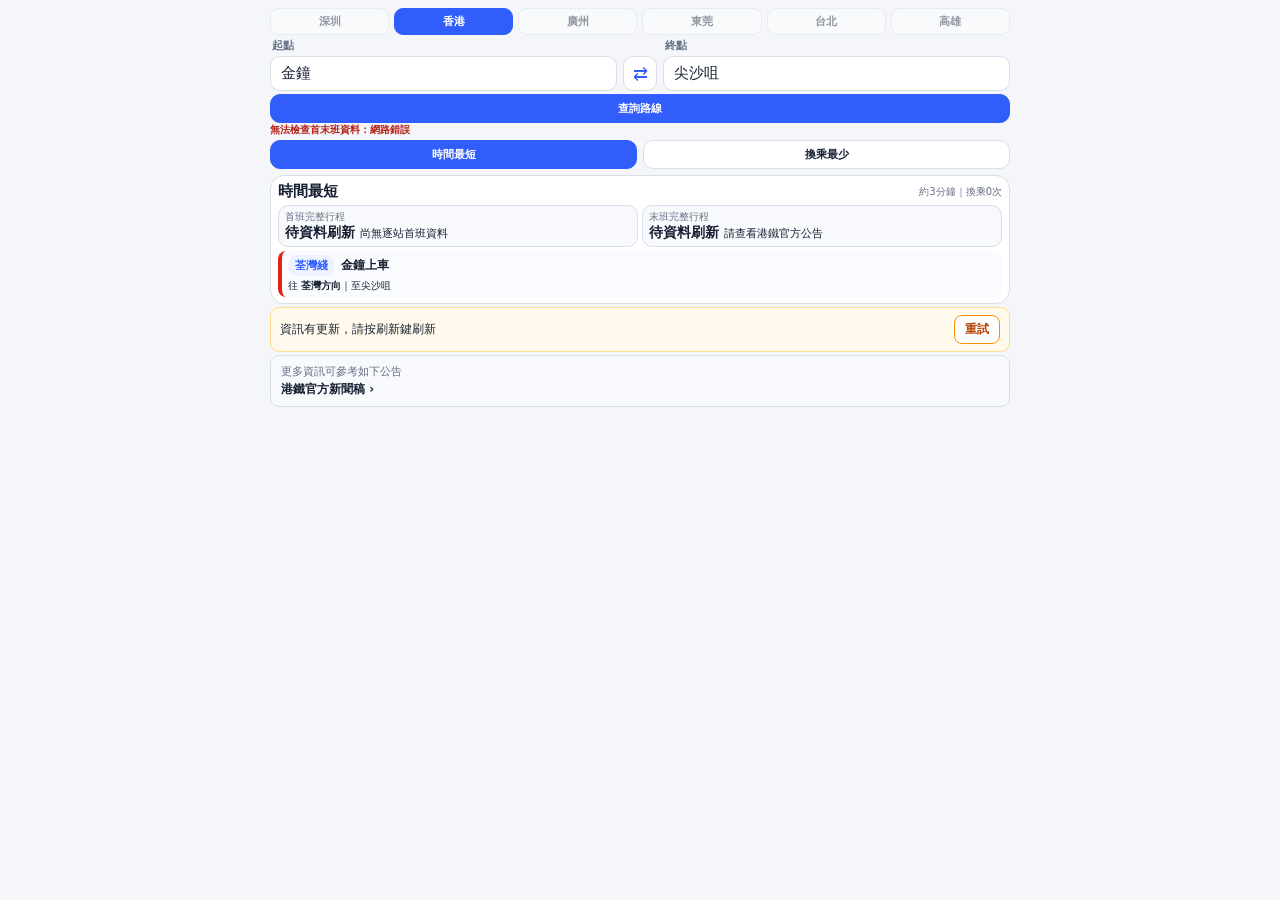
==== commit 44f50b00: "Fix refresh experience and external navigation" ====
--- a/app/src/main/assets/index.html
+++ b/app/src/main/assets/index.html
@@ -6,7 +6,7 @@
 <title>地鐵路線規劃</title>
 <style>
 :root{--bg:#f4f6fa;--card:#fff;--text:#172033;--muted:#667085;--line:#d8deea;--accent:#315efb;--soft:#eef2ff;--danger:#b42318;--ok:#067647}
-*{box-sizing:border-box}html,body{min-height:100%;overflow-x:hidden}body{margin:0;background:var(--bg);color:var(--text);font-family:system-ui,-apple-system,"Noto Sans TC",sans-serif}.app{min-height:100dvh;max-width:760px;margin:auto;padding:calc(8px + env(safe-area-inset-top)) 10px calc(8px + env(safe-area-inset-bottom));display:flex;flex-direction:column;gap:7px}.city-row{display:grid;grid-template-columns:repeat(6,1fr);gap:5px}.city{min-width:0;border:1px solid var(--line);background:var(--card);border-radius:9px;padding:8px 2px;font-size:13px;font-weight:750;color:var(--text)}.city.active{background:var(--accent);border-color:var(--accent);color:#fff}.city.disabled{opacity:.45}.search-row{display:grid;grid-template-columns:1fr 34px 1fr;gap:6px;align-items:end}.field{position:relative;min-width:0}.field label{display:block;font-size:11px;font-weight:750;margin:0 0 3px 2px;color:var(--muted)}input{width:100%;height:39px;border:1px solid var(--line);border-radius:10px;background:var(--card);padding:0 10px;font-size:15px;color:var(--text);outline:none}input:focus{border-color:var(--accent)}.swap{height:39px;width:34px;border:1px solid var(--line);border-radius:10px;background:var(--card);font-size:18px;color:var(--accent)}.suggest{position:absolute;z-index:30;left:0;right:0;top:60px;background:#fff;border:1px solid var(--line);border-radius:10px;max-height:220px;overflow:auto;display:none;box-shadow:0 8px 24px rgba(0,0,0,.12)}.suggest button{display:block;width:100%;border:0;border-bottom:1px solid #eef0f4;background:#fff;text-align:left;padding:9px;font-size:14px}.suggest button:last-child{border-bottom:0}.suggest small{display:block;color:var(--muted);font-size:10px;margin-top:2px}.toolbar{display:grid;grid-template-columns:1fr;gap:6px}.btn{height:36px;border:1px solid var(--line);border-radius:10px;background:var(--card);font-size:14px;font-weight:750;color:var(--text)}.btn.primary{background:var(--accent);border-color:var(--accent);color:#fff}.workspace{display:flex;flex-direction:column;gap:6px}.tabs{display:grid;grid-template-columns:1fr 1fr;gap:6px}.tab{height:36px}.tab.active{background:var(--accent);border-color:var(--accent);color:#fff}.result{background:var(--card);border:1px solid var(--line);border-radius:14px;padding:10px 12px;display:flex;flex-direction:column;gap:8px}.summary{display:flex;justify-content:space-between;align-items:center;gap:8px}.summary h2{font-size:17px;margin:0}.summary .meta{font-size:12px;color:var(--muted);white-space:nowrap}.times{display:grid;grid-template-columns:1fr 1fr;gap:6px}.timebox{border:1px solid var(--line);border-radius:10px;background:#f8f9fc;padding:7px 9px}.timebox .label{font-size:10px;color:var(--muted)}.timebox strong{font-size:16px;margin-right:5px}.timebox span{font-size:11px}.route{display:flex;flex-direction:column;gap:6px}.leg{border-left:4px solid var(--accent);background:#fafbfe;border-radius:8px;padding:7px 9px}.leg-head{display:flex;align-items:center;gap:6px;flex-wrap:wrap}.badge{background:var(--soft);color:var(--accent);border-radius:999px;padding:3px 7px;font-size:11px;font-weight:800}.leg strong{font-size:14px}.leg p{margin:3px 0 0;font-size:12px}.transfer{border:1px solid #cfd7ff;background:var(--soft);border-radius:9px;padding:8px 10px;display:grid;grid-template-columns:minmax(0,1.25fr) .75fr .75fr;align-items:center;gap:8px}.transfer .station{font-size:14px;font-weight:800}.transfer .label{font-size:9px;color:var(--muted)}.transfer .value{font-size:16px;font-weight:850}.status{font-size:10px;color:var(--muted);white-space:nowrap;overflow:hidden;text-overflow:ellipsis}.status.ok{color:var(--ok)}.error{color:var(--danger);font-weight:750}.notice{border:1px solid var(--line);background:#f8f9fc;border-radius:9px;padding:8px 10px;font-size:11px;color:var(--muted)}.update-panel{display:none;border:1px solid #fedf89;background:#fffaeb;border-radius:9px;padding:7px 9px;font-size:12px;align-items:center;justify-content:space-between;gap:8px}.update-panel.visible{display:flex}.refresh-btn{border:1px solid #f79009;background:#fff;border-radius:8px;padding:5px 10px;font-size:12px;font-weight:800;color:#b54708;white-space:nowrap}.official-link{display:block;border:1px solid var(--line);background:#f8f9fc;border-radius:9px;padding:8px 10px;font-size:11px;color:var(--muted);text-decoration:none}.official-link b{display:block;color:var(--text);font-size:12px;margin-top:2px}.ad-slot{display:none;width:100%;border:1px solid var(--line);border-radius:14px;overflow:hidden;background:var(--card)}.ad-slot.visible{display:block}.ad-slot img{display:block;width:100%;height:100%;object-fit:cover}
+*{box-sizing:border-box}html,body{min-height:100%;overflow-x:hidden}body{margin:0;background:var(--bg);color:var(--text);font-family:system-ui,-apple-system,"Noto Sans TC",sans-serif}.app{min-height:100dvh;max-width:760px;margin:auto;padding:calc(8px + env(safe-area-inset-top)) 10px calc(8px + env(safe-area-inset-bottom));display:flex;flex-direction:column;gap:7px}.city-row{display:grid;grid-template-columns:repeat(6,1fr);gap:5px}.city{min-width:0;border:1px solid var(--line);background:var(--card);border-radius:9px;padding:8px 2px;font-size:13px;font-weight:750;color:var(--text)}.city.active{background:var(--accent);border-color:var(--accent);color:#fff}.city.disabled{opacity:.45}.search-row{display:grid;grid-template-columns:1fr 34px 1fr;gap:6px;align-items:end}.field{position:relative;min-width:0}.field label{display:block;font-size:11px;font-weight:750;margin:0 0 3px 2px;color:var(--muted)}input{width:100%;height:39px;border:1px solid var(--line);border-radius:10px;background:var(--card);padding:0 10px;font-size:15px;color:var(--text);outline:none}input:focus{border-color:var(--accent)}.swap{height:39px;width:34px;border:1px solid var(--line);border-radius:10px;background:var(--card);font-size:18px;color:var(--accent)}.suggest{position:absolute;z-index:30;left:0;right:0;top:60px;background:#fff;border:1px solid var(--line);border-radius:10px;max-height:220px;overflow:auto;display:none;box-shadow:0 8px 24px rgba(0,0,0,.12)}.suggest button{display:block;width:100%;border:0;border-bottom:1px solid #eef0f4;background:#fff;text-align:left;padding:9px;font-size:14px}.suggest button:last-child{border-bottom:0}.suggest small{display:block;color:var(--muted);font-size:10px;margin-top:2px}.toolbar{display:grid;grid-template-columns:1fr;gap:6px}.btn{height:36px;border:1px solid var(--line);border-radius:10px;background:var(--card);font-size:14px;font-weight:750;color:var(--text)}.btn.primary{background:var(--accent);border-color:var(--accent);color:#fff}.workspace{display:flex;flex-direction:column;gap:6px}.tabs{display:grid;grid-template-columns:1fr 1fr;gap:6px}.tab{height:36px}.tab.active{background:var(--accent);border-color:var(--accent);color:#fff}.result{background:var(--card);border:1px solid var(--line);border-radius:14px;padding:10px 12px;display:flex;flex-direction:column;gap:8px}.summary{display:flex;justify-content:space-between;align-items:center;gap:8px}.summary h2{font-size:17px;margin:0}.summary .meta{font-size:12px;color:var(--muted);white-space:nowrap}.times{display:grid;grid-template-columns:1fr 1fr;gap:6px}.timebox{border:1px solid var(--line);border-radius:10px;background:#f8f9fc;padding:7px 9px}.timebox .label{font-size:10px;color:var(--muted)}.timebox strong{font-size:16px;margin-right:5px}.timebox span{font-size:11px}.route{display:flex;flex-direction:column;gap:6px}.leg{border-left:4px solid var(--accent);background:#fafbfe;border-radius:8px;padding:7px 9px}.leg-head{display:flex;align-items:center;gap:6px;flex-wrap:wrap}.badge{background:var(--soft);color:var(--accent);border-radius:999px;padding:3px 7px;font-size:11px;font-weight:800}.leg strong{font-size:14px}.leg p{margin:3px 0 0;font-size:12px}.transfer{border:1px solid #cfd7ff;background:var(--soft);border-radius:9px;padding:8px 10px;display:grid;grid-template-columns:minmax(0,1.25fr) .75fr .75fr;align-items:center;gap:8px}.transfer .station{font-size:14px;font-weight:800}.transfer .label{font-size:9px;color:var(--muted)}.transfer .value{font-size:16px;font-weight:850}.status{font-size:10px;color:var(--muted);white-space:nowrap;overflow:hidden;text-overflow:ellipsis}.status.ok{color:var(--ok)}.error{color:var(--danger);font-weight:750}.notice{border:1px solid var(--line);background:#f8f9fc;border-radius:9px;padding:8px 10px;font-size:11px;color:var(--muted)}.update-panel{display:none;border:1px solid #fedf89;background:#fffaeb;border-radius:9px;padding:7px 9px;font-size:12px;align-items:center;justify-content:space-between;gap:8px}.update-panel.visible{display:flex}.refresh-btn{position:relative;z-index:2;border:1px solid #f79009;background:#fff;border-radius:8px;padding:5px 10px;font-size:12px;font-weight:800;color:#b54708;white-space:nowrap;touch-action:manipulation}.refresh-btn:disabled{opacity:.65}.official-link{display:block;border:1px solid var(--line);background:#f8f9fc;border-radius:9px;padding:8px 10px;font-size:11px;color:var(--muted);text-decoration:none}.official-link b{display:block;color:var(--text);font-size:12px;margin-top:2px}.toast{position:fixed;z-index:100;left:50%;bottom:calc(22px + env(safe-area-inset-bottom));transform:translate(-50%,12px);background:#101828;color:#fff;border-radius:999px;padding:9px 16px;font-size:14px;font-weight:800;box-shadow:0 8px 24px rgba(0,0,0,.22);opacity:0;pointer-events:none;transition:opacity .18s ease,transform .18s ease}.toast.visible{opacity:1;transform:translate(-50%,0)}.ad-slot{display:none;width:100%;border:1px solid var(--line);border-radius:14px;overflow:hidden;background:var(--card)}.ad-slot.visible{display:block}.ad-slot img{display:block;width:100%;height:100%;object-fit:cover}
 .app.fit-1{gap:5px}.app.fit-1 .city{padding:6px 1px}.app.fit-1 .toolbar .btn,.app.fit-1 .tab{height:32px}.app.fit-1 input,.app.fit-1 .swap{height:35px}.app.fit-1 .result{padding:8px 9px;gap:6px}.app.fit-1 .timebox{padding:5px 7px}.app.fit-1 .route{gap:4px}.app.fit-1 .leg{padding:5px 8px}.app.fit-1 .transfer{padding:6px 8px}.app.fit-2{font-size:13px}.app.fit-2 .city{font-size:11px;padding:5px 0}.app.fit-2 .summary h2{font-size:15px}.app.fit-2 .summary .meta{font-size:10px}.app.fit-2 .timebox strong{font-size:14px}.app.fit-2 .leg strong{font-size:12px}.app.fit-2 .leg p{font-size:10px}.app.fit-2 .transfer .station{font-size:12px}.app.fit-2 .transfer .value{font-size:12px}.app.fit-3 .notice{display:none}.app.fit-3{gap:3px}.app.fit-3 .toolbar .btn,.app.fit-3 .tab{height:29px;font-size:11px}.app.fit-3 .result{padding:6px 7px;gap:4px}.app.fit-3 .times{gap:4px}.app.fit-3 .timebox{padding:4px 6px}.app.fit-3 .leg{padding:4px 6px}.app.fit-3 .transfer{padding:4px 6px;gap:5px}
 @media(max-width:390px){.city{font-size:12px;padding:7px 1px}.result{padding:8px 9px;gap:6px}.summary h2{font-size:16px}.transfer{grid-template-columns:1fr .68fr .78fr}.transfer .station{font-size:13px}.transfer .value{font-size:14px}}
 </style>
@@ -21,10 +21,11 @@
   </section>
   <section><div class="toolbar"><button id="searchBtn" class="btn primary">查詢路線</button></div><div id="status" class="status">香港真實路網｜行程時間為估算｜步行0.5米／秒＋30秒</div></section>
   <section class="workspace"><div class="tabs"><button id="fastTab" class="btn tab active">時間最短</button><button id="fewTab" class="btn tab">換乘最少</button></div><article id="result" class="result" aria-live="polite"></article></section>
-  <section id="updatePanel" class="update-panel"><span>資訊有更新，請按刷新鍵刷新</span><button id="refreshBtn" class="refresh-btn">刷新</button></section>
-  <a id="officialLink" class="official-link" href="https://www.mtr.com.hk/ch/corporate/news/corporate.php" target="_blank" rel="noopener"><span>更多資訊可參考如下公告</span><b>港鐵官方新聞稿 ›</b></a>
+  <section id="updatePanel" class="update-panel"><span>資訊有更新，請按刷新鍵刷新</span><button id="refreshBtn" class="refresh-btn" type="button">刷新</button></section>
+  <a id="officialLink" class="official-link" href="#" role="button"><span>更多資訊可參考如下公告</span><b>港鐵官方新聞稿 ›</b></a>
   <aside id="adSlot" class="ad-slot" aria-label="廣告預留位"><img src="ad-placeholder.png" alt="廣告預留位"></aside>
 </main>
+<div id="toast" class="toast" role="status" aria-live="polite">已刷新</div>
 <script>
 const cities=['深圳','香港','廣州','東莞','台北','高雄'];
 let L={
@@ -42,7 +43,7 @@
 let serviceHours={};
 let transferMeters={ADM:280,CEN:180,HOK:320,MEF:260,NAC:180,LAK:170,TSY:220,HUH:300,TAW:260,DIH:220,KOT:260,YMT:180,MOK:180,PRE:180,NOP:200,QUB:230,YAT:180,TIK:180,SUN:120,HOM:220};
 let english={HOK:'Hong Kong',KOW:'Kowloon',TSY:'Tsing Yi',AIR:'Airport',AWE:'AsiaWorld-Expo',OLY:'Olympic',NAC:'Nam Cheong',LAK:'Lai King',SUN:'Sunny Bay',TUC:'Tung Chung',TUM:'Tuen Mun',SIH:'Siu Hong',TIS:'Tin Shui Wai',LOP:'Long Ping',YUL:'Yuen Long',KSR:'Kam Sheung Road',TWW:'Tsuen Wan West',MEF:'Mei Foo',AUS:'Austin',ETS:'East Tsim Sha Tsui',HUH:'Hung Hom',TKW:'To Kwa Wan',SUW:'Sung Wong Toi',KAT:'Kai Tak',DIH:'Diamond Hill',HIK:'Hin Keng',TAW:'Tai Wai',CKT:'Che Kung Temple',STW:'Sha Tin Wai',CIO:'City One',SHM:'Shek Mun',TSH:'Tai Shui Hang',HEO:'Heng On',MOS:'Ma On Shan',WKS:'Wu Kai Sha',ADM:'Admiralty',EXC:'Exhibition Centre',MKK:'Mong Kok East',KOT:'Kowloon Tong',SHT:'Sha Tin',FOT:'Fo Tan',RAC:'Racecourse',UNI:'University',TAP:'Tai Po Market',TWO:'Tai Wo',FAN:'Fanling',SHS:'Sheung Shui',LOW:'Lo Wu',LMC:'Lok Ma Chau',CEN:'Central',TST:'Tsim Sha Tsui',JOR:'Jordan',YMT:'Yau Ma Tei',MOK:'Mong Kok',PRE:'Prince Edward',SSP:'Sham Shui Po',CSW:'Cheung Sha Wan',LCK:'Lai Chi Kok',KWF:'Kwai Fong',KWH:'Kwai Hing',TWH:'Tai Wo Hau',TSW:'Tsuen Wan',KET:'Kennedy Town',HKU:'HKU',SYP:'Sai Ying Pun',SHW:'Sheung Wan',WAC:'Wan Chai',CAB:'Causeway Bay',TIH:'Tin Hau',FOH:'Fortress Hill',NOP:'North Point',QUB:'Quarry Bay',TAK:'Tai Koo',SWH:'Sai Wan Ho',SKW:'Shau Kei Wan',HFC:'Heng Fa Chuen',CHW:'Chai Wan',WHA:'Whampoa',HOM:'Ho Man Tin',SKM:'Shek Kip Mei',LOF:'Lok Fu',WTS:'Wong Tai Sin',CHH:'Choi Hung',KOB:'Kowloon Bay',NTK:'Ngau Tau Kok',KWT:'Kwun Tong',LAT:'Lam Tin',YAT:'Yau Tong',TIK:'Tiu Keng Leng',TKO:'Tseung Kwan O',HAH:'Hang Hau',POA:'Po Lam',LHP:'LOHAS Park',OCP:'Ocean Park',WCH:'Wong Chuk Hang',LET:'Lei Tung',SOH:'South Horizons',DIS:'Disneyland Resort'};
-let savedData=null;try{savedData=JSON.parse(localStorage.getItem('metroDataOverride')||'null');if(savedData&&savedData.L){L=savedData.L;transferMeters=savedData.transferMeters||transferMeters;english=savedData.english||english;serviceHours=savedData.serviceHours||{}}}catch(e){savedData=null}
+let savedData=null;try{savedData=JSON.parse(localStorage.getItem('metroDataOverride')||'null');if(savedData){if(savedData.L)L=savedData.L;transferMeters=savedData.transferMeters||transferMeters;english=savedData.english||english;serviceHours=savedData.serviceHours||{}}}catch(e){savedData=null;serviceHours={}}
 const stationMap=new Map();Object.entries(L).forEach(([lc,line])=>line.stations.forEach(([code,name],i)=>{if(!stationMap.has(code))stationMap.set(code,{code,name,en:english[code]||'',lines:[]});stationMap.get(code).lines.push(lc)}));
 let roman={香港:'xianggang',九龍:'jiulong',青衣:'qingyi',機場:'jichang',博覽館:'bolanguan',奧運:'aoyun',南昌:'nanchang',荔景:'lijing',欣澳:'xinao',東涌:'dongchong',屯門:'tunmen',兆康:'zhaokang',天水圍:'tianshuiwei',朗屏:'langping',元朗:'yuanlang',錦上路:'jinshanglu',荃灣西:'quanwanxi',美孚:'meifu',柯士甸:'keshidian',尖東:'jiandong',紅磡:'hongkan',土瓜灣:'tuguawan',宋皇臺:'songhuangtai',啟德:'qide',鑽石山:'zuanshishan',顯徑:'xianjing',大圍:'dawei',車公廟:'chegongmiao',沙田圍:'shatianwei',第一城:'diyicheng',石門:'shimen',大水坑:'dashuikeng',恆安:'hengan',馬鞍山:'maanshan',烏溪沙:'wuxisha',金鐘:'jinzhong',會展:'huizhan',旺角東:'wangjiaodong',九龍塘:'jiulongtang',沙田:'shatian',火炭:'huotan',馬場:'machang',大學:'daxue',大埔墟:'dapuxu',太和:'taihe',粉嶺:'fenling',上水:'shangshui',羅湖:'luohu',落馬洲:'luomazhou',中環:'zhonghuan',尖沙咀:'jianshazui',佐敦:'zuodun',油麻地:'youmadi',旺角:'wangjiao',太子:'taizi',深水埗:'shenshuibu',長沙灣:'changshawan',荔枝角:'lizhijiao',葵芳:'kuifang',葵興:'kuixing',大窩口:'dawokou',荃灣:'quanwan',堅尼地城:'jiannidicheng',香港大學:'xianggangdaxue',西營盤:'xiyingpan',上環:'shanghuan',灣仔:'wanzai',銅鑼灣:'tongluowan',天后:'tianhou',炮台山:'paotaishan',北角:'beijiao',鰂魚涌:'zeiyuchong',太古:'taigu',西灣河:'xiwanhe',筲箕灣:'shaojiwan',杏花邨:'xinghuacun',柴灣:'chaiwan',黃埔:'huangpu',何文田:'hewentian',石硤尾:'shixiawei',樂富:'lefu',黃大仙:'huangdaxian',彩虹:'caihong',九龍灣:'jiulongwan',牛頭角:'niutoujiao',觀塘:'guantang',藍田:'lantian',油塘:'youtang',調景嶺:'tiaojingling',將軍澳:'jiangjunao',坑口:'kengkou',寶琳:'baolin',康城:'kangcheng',海洋公園:'haiyanggongyuan',黃竹坑:'huangzhukeng',利東:'lidong',海怡半島:'haiyibandao',迪士尼:'dishini'};if(savedData&&savedData.roman)roman=savedData.roman;
 const stations=[...stationMap.values()].map(s=>{const py=roman[s.name]||s.name;return {...s,py,en:s.en||'',ini:py.replace(/zh|ch|sh/g,x=>x[0]).split(/[^a-z]+/).join('').replace(/[aeiou]/g,'').slice(0,8)}}).sort((a,b)=>a.name.localeCompare(b.name,'zh-Hant'));
@@ -58,21 +59,29 @@
 function cmp(a,b,m){return m==='few'?(a.tr-b.tr||a.time-b.time):(a.time-b.time||a.tr-b.tr)}function build(end,prev,cost){const edges=[];let cur=end;while(prev.has(cur)){const p=prev.get(cur);edges.push({from:p.from,to:cur,...p.e});cur=p.from}edges.reverse();return {edges,cost,start:cur,end}}
 function terminal(lineCode,fromCode,toCode){const arr=L[lineCode].stations.map(x=>x[0]),i=arr.indexOf(fromCode),j=arr.indexOf(toCode);if(lineCode==='EAL'&&toCode==='LMC')return '落馬洲';if(lineCode==='EAL'&&toCode==='LOW')return '羅湖';if(lineCode==='TKL'&&toCode==='LHP')return '康城';if(lineCode==='TKL'&&toCode==='POA')return '寶琳';return stationMap.get(j>i?arr[arr.length-1]:arr[0]).name}
 function summarize(r){const parts=[];let current=null;r.edges.forEach(e=>{const [fl,fs]=e.from.split('|'),[tl,ts]=e.to.split('|');if(e.kind==='ride'){if(!current||current.line!==fl){if(current)parts.push(current);current={type:'leg',line:fl,start:fs,end:ts}}else current.end=ts}else{if(current){parts.push(current);current=null}parts.push({type:'transfer',station:e.station,distance:e.distance,time:e.time})}});if(current)parts.push(current);return parts}
-function directionTerminalCode(lineCode,fromCode,toCode){const arr=L[lineCode].stations.map(x=>x[0]),i=arr.indexOf(fromCode),j=arr.indexOf(toCode);if(j>i)return arr[arr.length-1];return arr[0]}
+function directionTerminalCode(lineCode,fromCode,toCode){const arr=L[lineCode].stations.map(x=>x[0]),i=arr.indexOf(fromCode),j=arr.indexOf(toCode);if(lineCode==='EAL'&&(toCode==='LOW'||toCode==='LMC'))return toCode;if(lineCode==='TKL'&&(toCode==='POA'||toCode==='LHP'))return toCode;if(j>i)return arr[arr.length-1];return arr[0]}
 function isOriginTerminal(parts){const firstLeg=parts.find(x=>x.type==='leg');if(!firstLeg)return false;return firstLeg.start===directionTerminalCode(firstLeg.line,firstLeg.start,firstLeg.end)}
 function parseClock(hhmm){const m=/^(\d{1,2}):(\d{2})$/.exec(hhmm||'');return m?+m[1]*60 + +m[2]:null}
 function formatClock(total){if(total==null||!Number.isFinite(total))return '';total=((Math.round(total)%1440)+1440)%1440;return String(Math.floor(total/60)).padStart(2,'0')+':'+String(total%60).padStart(2,'0')}
 function minusMinutes(hhmm,mins){const n=parseClock(hhmm);return n==null?'':formatClock(n-mins)}
-function serviceRecord(leg){if(!leg)return null;const terminalCode=directionTerminalCode(leg.line,leg.start,leg.end);return serviceHours?.[leg.start]?.[leg.line]?.[terminalCode]||null}
+function serviceRecord(leg){if(!leg)return null;const byLine=serviceHours?.[leg.start]?.[leg.line];if(!byLine)return null;const terminalCode=directionTerminalCode(leg.line,leg.start,leg.end);if(byLine[terminalCode])return byLine[terminalCode];const arr=L[leg.line].stations.map(x=>x[0]),i=arr.indexOf(leg.start),j=arr.indexOf(leg.end),dir=Math.sign(j-i);const candidates=Object.entries(byLine).filter(([dest,rec])=>{const k=arr.indexOf(dest);return rec&&k>=0&&Math.sign(k-i)===dir&&(dir>0?k>=j:k<=j)}).map(([,rec])=>rec);if(!candidates.length)return null;let first=null,last=null;for(const rec of candidates){const f=parseClock(rec.first),l=parseClock(rec.last);if(f!=null&&(first==null||f<first))first=f;if(l!=null){const x=l<360?l+1440:l;if(last==null||x>last)last=x}}return first==null||last==null?null:{first:formatClock(first),last:formatClock(last)}}
 function estimateJourneyWindow(parts){const legs=parts.filter(x=>x.type==='leg');if(!legs.length)return null;let elapsed=0,earliest=-Infinity,latest=Infinity,missing=false;for(let i=0;i<parts.length;i++){const p=parts[i];if(p.type==='leg'){const rec=serviceRecord(p),f=rec&&parseClock(rec.first),l=rec&&parseClock(rec.last);if(f==null||l==null){missing=true;break}let last=l;if(last<360)last+=1440;earliest=Math.max(earliest,f-elapsed);latest=Math.min(latest,last-elapsed);const arr=L[p.line].stations.map(x=>x[0]),a=arr.indexOf(p.start),b=arr.indexOf(p.end);elapsed+=Math.abs(b-a)*(p.line==='AEL'?5:p.line==='SIL'?4:2.5)}else elapsed+=p.time}if(missing||!Number.isFinite(earliest)||!Number.isFinite(latest)||latest<earliest)return null;return {first:formatClock(earliest),last:formatClock(latest),estimated:parts.some(x=>x.type==='transfer')||!isOriginTerminal(parts)}}
 function timeBoxes(parts){const rec=estimateJourneyWindow(parts);if(!rec){return `<div class="timebox"><div class="label">首班完整行程</div><strong>待資料刷新</strong><span>尚無逐站首班資料</span></div><div class="timebox"><div class="label">末班完整行程</div><strong>待資料刷新</strong><span>請查看港鐵官方公告</span></div>`}const prefix=rec.estimated?'約 ':'';const advised=minusMinutes(rec.last,5);return `<div class="timebox"><div class="label">首班完整行程</div><strong>${prefix}${rec.first}</strong><span>${rec.estimated?'按逐站時間推算':'始發站表定'}</span></div><div class="timebox"><div class="label">末班完整行程</div><strong>${prefix}${rec.last}</strong><span>建議 ${advised} 前到達月台</span></div>`}function leg(p){return `<div class="leg" style="border-left-color:${L[p.line].color}"><div class="leg-head"><span class="badge">${L[p.line].name}</span><strong>${stationMap.get(p.start).name}上車</strong></div><p>往 <b>${terminal(p.line,p.start,p.end)}方向</b>｜至${stationMap.get(p.end).name}</p></div>`}function transfer(p,nextLine){return `<div class="transfer"><div class="station">${stationMap.get(p.station).name}<br>換乘${nextLine?L[nextLine].name:''}</div><div><div class="label">預計距離</div><div class="value">${p.distance}米</div></div><div><div class="label">預計時間</div><div class="value">${Math.ceil(p.time)}分鐘</div></div></div>`}
 function render(){renderCities();$('fromInput').value=stationMap.get(from).name;$('toInput').value=stationMap.get(to).name;const fast=plan==='fast';$('fastTab').classList.toggle('active',fast);$('fewTab').classList.toggle('active',!fast);if(from===to){$('result').innerHTML='<div class="error">起點和終點不能相同。</div>';return}const r=route(plan);lastRoute=r;if(!r){$('result').innerHTML='<div class="error">找不到可用路線。</div>';return}const parts=summarize(r);let routeHtml='';parts.forEach((p,i)=>{if(p.type==='leg')routeHtml+=leg(p);else{const nx=parts.slice(i+1).find(x=>x.type==='leg');routeHtml+=transfer(p,nx&&nx.line)}});$('result').innerHTML=`<div class="summary"><h2>${fast?'時間最短':'換乘最少'}</h2><div class="meta">約${Math.ceil(r.cost.time)}分鐘｜換乘${r.cost.tr}次</div></div><div class="times">${timeBoxes(parts)}</div><div class="route">${routeHtml}</div><div class="notice">路線、站名、換乘關係使用港鐵真實路網；目前行車時間按站間估算，首末班由逐站、逐線、逐方向資料推算；始發站顯示表定時間，中途站或換乘行程加『約』，末班並提示提前5分鐘到達月台。</div>`}
 function fitViewport(){const app=document.querySelector('.app'),ad=$('adSlot');ad.classList.remove('visible');ad.style.height='0px';app.classList.remove('fit-1','fit-2','fit-3');const limit=window.innerHeight-2;if(app.scrollHeight>limit)app.classList.add('fit-1');if(app.scrollHeight>limit)app.classList.add('fit-2');if(app.scrollHeight>limit)app.classList.add('fit-3');requestAnimationFrame(()=>{const free=Math.floor(limit-app.scrollHeight);if(free>=100){ad.style.height=Math.min(150,Math.max(85,free-7))+'px';ad.classList.add('visible')}})}function sync(){render();requestAnimationFrame(fitViewport)}
 const UPDATE_MANIFEST_URL='https://raw.githubusercontent.com/danwo1415/metro-data-public/main/version.json';
-async function fetchJson(url){const r=await fetch(url+(url.includes('?')?'&':'?')+'t='+Date.now(),{cache:'no-store'});if(!r.ok)throw new Error('HTTP '+r.status);return r.json()}
-async function checkForDataUpdate(){try{const m=await fetchJson(UPDATE_MANIFEST_URL);const current=localStorage.getItem('metroDataVersion')||'2.4.3-hk';const saved=JSON.parse(localStorage.getItem('metroDataOverride')||'null');const hasHours=!!(saved&&saved.serviceHours&&Object.keys(saved.serviceHours).length);if(m.version&&m.dataUrl&&(m.version!==current||!hasHours)){$('updatePanel').classList.add('visible');$('refreshBtn').dataset.url=m.dataUrl;$('refreshBtn').dataset.version=m.version;requestAnimationFrame(fitViewport)}}catch(e){$('status').textContent='無法檢查資料更新：'+(e&&e.message?e.message:'網路錯誤')}}
-$('refreshBtn').onclick=async()=>{const b=$('refreshBtn'),url=b.dataset.url;if(!url)return;b.disabled=true;b.textContent='刷新中…';try{const d=await fetchJson(url);if(!d||!d.L||!d.serviceHours||Object.keys(d.serviceHours).length<10)throw new Error('資料格式不正確');localStorage.setItem('metroDataOverride',JSON.stringify(d));localStorage.setItem('metroDataVersion',b.dataset.version||d.version||'updated');location.reload()}catch(e){b.disabled=false;b.textContent='重試';$('status').textContent='刷新失敗：'+(e&&e.message?e.message:'網路錯誤')+'；現有資料仍可使用'}};
-$('swapBtn').onclick=()=>{const t=from;from=to;to=t;sync()};$('fastTab').onclick=()=>{plan='fast';sync()};$('fewTab').onclick=()=>{plan='few';sync()};$('searchBtn').onclick=()=>{sync();$('status').textContent='已用香港本地路網計算：'+stationMap.get(from).name+' → '+stationMap.get(to).name};window.addEventListener('resize',()=>requestAnimationFrame(fitViewport));document.addEventListener('click',e=>{['from','to'].forEach(p=>{if(!e.target.closest('#'+p+'Input')&&!e.target.closest('#'+p+'List'))$(p+'List').style.display='none'})});sync();checkForDataUpdate();
+let pendingManifest=null,refreshInProgress=false,toastTimer=null;
+function fetchJson(url,timeoutMs=15000){return new Promise((resolve,reject)=>{const x=new XMLHttpRequest(),full=url+(url.includes('?')?'&':'?')+'t='+Date.now();let settled=false;const finish=(fn,value)=>{if(settled)return;settled=true;fn(value)};x.open('GET',full,true);x.timeout=timeoutMs;x.onload=()=>{if(x.status<200||x.status>=300){finish(reject,new Error('HTTP '+x.status));return}try{finish(resolve,JSON.parse(x.responseText))}catch(e){finish(reject,new Error('資料格式錯誤'))}};x.onerror=()=>finish(reject,new Error('網路錯誤'));x.ontimeout=()=>finish(reject,new Error('連線逾時'));x.onabort=()=>finish(reject,new Error('下載已中止'));try{x.send()}catch(e){finish(reject,new Error('無法開始下載'))}})}
+function showToast(text){const t=$('toast');t.textContent=text;t.classList.add('visible');clearTimeout(toastTimer);toastTimer=setTimeout(()=>t.classList.remove('visible'),2200)}
+function hourStats(hours){let stations=0,records=0;for(const lines of Object.values(hours||{})){if(!lines||typeof lines!=='object')continue;stations++;for(const dirs of Object.values(lines||{}))records+=Object.keys(dirs||{}).length}return {stations,records}}
+function applyServiceData(d,version,persist=true){if(!d||!d.serviceHours)throw new Error('資料沒有 serviceHours');const stats=hourStats(d.serviceHours);if(stats.stations<10||stats.records<20)throw new Error('首末班資料不足');serviceHours=d.serviceHours;if(persist){try{localStorage.setItem('metroDataOverride',JSON.stringify(d));localStorage.setItem('metroDataVersion',version||d.version||'updated')}catch(e){/* in-memory data remains usable */}}$('updatePanel').classList.remove('visible');sync();return stats}
+async function loadLatestServiceData(ev){if(ev){ev.preventDefault();ev.stopPropagation()}if(refreshInProgress)return false;refreshInProgress=true;const b=$('refreshBtn');let succeeded=false;b.disabled=true;b.textContent='刷新中…';$('status').className='status';$('status').textContent='正在下載最新首末班資料…';requestAnimationFrame(fitViewport);try{const m=pendingManifest||await fetchJson(UPDATE_MANIFEST_URL);if(!m||!m.dataUrl)throw new Error('更新清單缺少 dataUrl');const d=await fetchJson(m.dataUrl);const stats=applyServiceData(d,m.version,true);pendingManifest=null;succeeded=true;$('status').className='status ok';$('status').textContent='已刷新：'+stats.stations+'站／'+stats.records+'條';showToast('已刷新')}catch(e){const cached=hourStats(serviceHours);$('updatePanel').classList.add('visible');$('status').className='status error';$('status').textContent=(cached.records?'刷新失敗，正在使用本機資料 '+cached.stations+'站／'+cached.records+'條：':'首末班資料下載失敗：')+(e&&e.message?e.message:'網路錯誤')}finally{refreshInProgress=false;b.disabled=false;b.textContent=succeeded?'刷新':'重試';requestAnimationFrame(fitViewport)}return false}
+async function checkForUpdate(){const b=$('refreshBtn'),cached=hourStats(serviceHours);if(cached.records){$('status').className='status ok';$('status').textContent='本機首末班資料：'+cached.stations+'站／'+cached.records+'條｜正在檢查更新…'}else{$('status').className='status';$('status').textContent='正在檢查首末班資料更新…'}try{const m=await fetchJson(UPDATE_MANIFEST_URL);if(!m||!m.version||!m.dataUrl)throw new Error('更新清單格式錯誤');let localVersion='';try{localVersion=localStorage.getItem('metroDataVersion')||((savedData&&savedData.version)||'')}catch(e){}const needsUpdate=!cached.records||localVersion!==m.version;if(needsUpdate){pendingManifest=m;$('updatePanel').classList.add('visible');b.disabled=false;b.textContent=cached.records?'刷新':'下載';$('status').className='status';$('status').textContent=cached.records?'偵測到新版首末班資料｜目前使用本機 '+cached.stations+'站／'+cached.records+'條':'首末班資料可下載，請按刷新'}else{pendingManifest=null;$('updatePanel').classList.remove('visible');$('status').className='status ok';$('status').textContent='首末班資料已是最新：'+cached.stations+'站／'+cached.records+'條'}requestAnimationFrame(fitViewport)}catch(e){b.disabled=false;b.textContent='重試';$('updatePanel').classList.add('visible');$('status').className=cached.records?'status':'status error';$('status').textContent=(cached.records?'目前離線或無法檢查更新，繼續使用本機資料 '+cached.stations+'站／'+cached.records+'條：':'無法檢查首末班資料：')+(e&&e.message?e.message:'網路錯誤');requestAnimationFrame(fitViewport)}}
+function openOfficialNews(ev){if(ev){ev.preventDefault();ev.stopPropagation()}try{if(window.AndroidApp&&typeof window.AndroidApp.openOfficialNews==='function'){window.AndroidApp.openOfficialNews();return false}}catch(e){}return false}
+$('refreshBtn').addEventListener('pointerdown',e=>e.stopPropagation());
+$('refreshBtn').onclick=loadLatestServiceData;
+$('officialLink').onclick=openOfficialNews;
+$('swapBtn').onclick=()=>{const t=from;from=to;to=t;sync()};$('fastTab').onclick=()=>{plan='fast';sync()};$('fewTab').onclick=()=>{plan='few';sync()};$('searchBtn').onclick=()=>{sync();const stats=hourStats(serviceHours);$('status').className=stats.records?'status ok':'status';$('status').textContent='已計算：'+stationMap.get(from).name+' → '+stationMap.get(to).name+(stats.records?'｜首末班 '+stats.stations+'站／'+stats.records+'條':'｜首末班尚未載入')};window.addEventListener('resize',()=>requestAnimationFrame(fitViewport));document.addEventListener('click',e=>{['from','to'].forEach(p=>{if(!e.target.closest('#'+p+'Input')&&!e.target.closest('#'+p+'List'))$(p+'List').style.display='none'})});sync();checkForUpdate();
 </script>
 </body>
 </html>
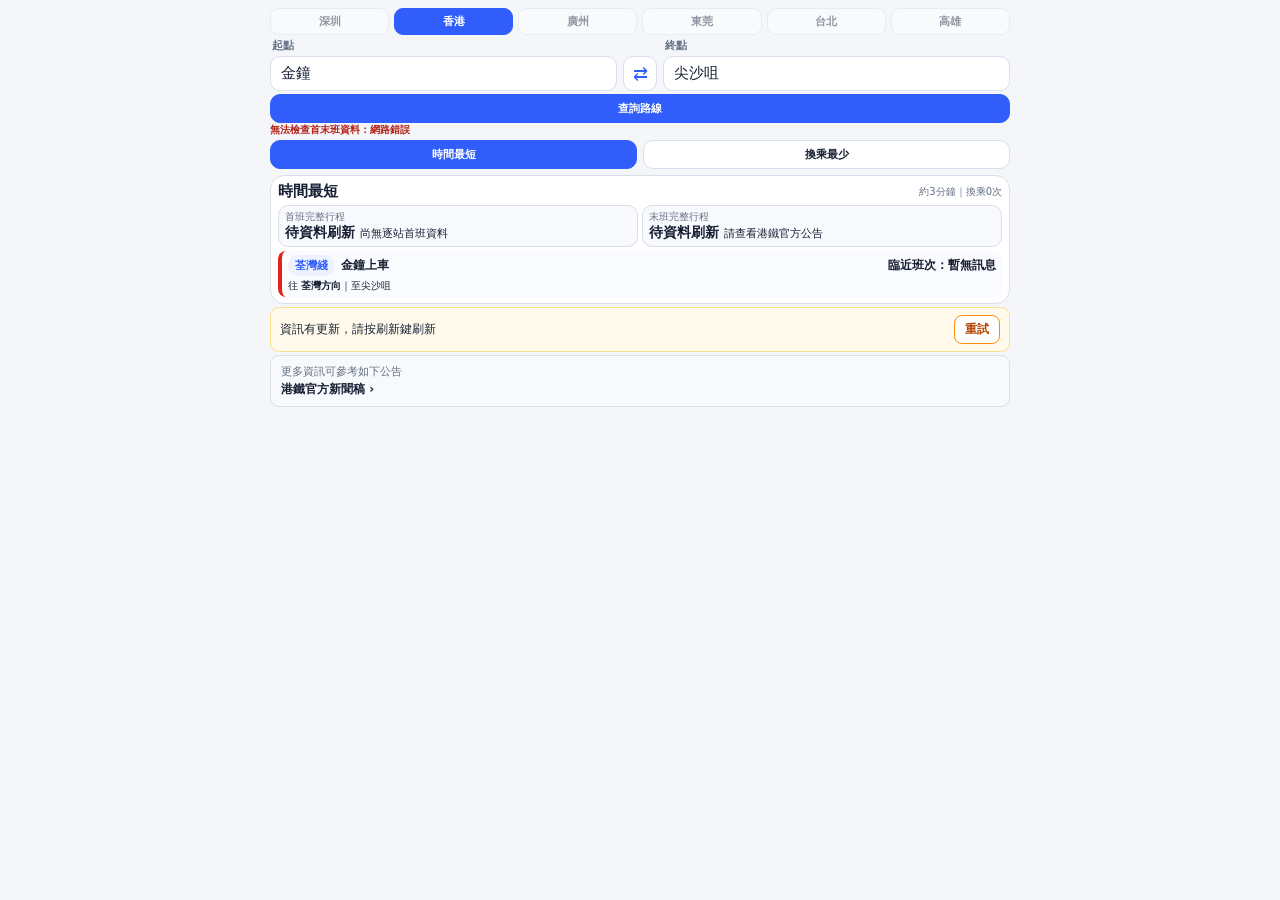
==== commit 46534882: "Add next three train times" ====
--- a/app/src/main/assets/index.html
+++ b/app/src/main/assets/index.html
@@ -6,7 +6,7 @@
 <title>地鐵路線規劃</title>
 <style>
 :root{--bg:#f4f6fa;--card:#fff;--text:#172033;--muted:#667085;--line:#d8deea;--accent:#315efb;--soft:#eef2ff;--danger:#b42318;--ok:#067647}
-*{box-sizing:border-box}html,body{min-height:100%;overflow-x:hidden}body{margin:0;background:var(--bg);color:var(--text);font-family:system-ui,-apple-system,"Noto Sans TC",sans-serif}.app{min-height:100dvh;max-width:760px;margin:auto;padding:calc(8px + env(safe-area-inset-top)) 10px calc(8px + env(safe-area-inset-bottom));display:flex;flex-direction:column;gap:7px}.city-row{display:grid;grid-template-columns:repeat(6,1fr);gap:5px}.city{min-width:0;border:1px solid var(--line);background:var(--card);border-radius:9px;padding:8px 2px;font-size:13px;font-weight:750;color:var(--text)}.city.active{background:var(--accent);border-color:var(--accent);color:#fff}.city.disabled{opacity:.45}.search-row{display:grid;grid-template-columns:1fr 34px 1fr;gap:6px;align-items:end}.field{position:relative;min-width:0}.field label{display:block;font-size:11px;font-weight:750;margin:0 0 3px 2px;color:var(--muted)}input{width:100%;height:39px;border:1px solid var(--line);border-radius:10px;background:var(--card);padding:0 10px;font-size:15px;color:var(--text);outline:none}input:focus{border-color:var(--accent)}.swap{height:39px;width:34px;border:1px solid var(--line);border-radius:10px;background:var(--card);font-size:18px;color:var(--accent)}.suggest{position:absolute;z-index:30;left:0;right:0;top:60px;background:#fff;border:1px solid var(--line);border-radius:10px;max-height:220px;overflow:auto;display:none;box-shadow:0 8px 24px rgba(0,0,0,.12)}.suggest button{display:block;width:100%;border:0;border-bottom:1px solid #eef0f4;background:#fff;text-align:left;padding:9px;font-size:14px}.suggest button:last-child{border-bottom:0}.suggest small{display:block;color:var(--muted);font-size:10px;margin-top:2px}.toolbar{display:grid;grid-template-columns:1fr;gap:6px}.btn{height:36px;border:1px solid var(--line);border-radius:10px;background:var(--card);font-size:14px;font-weight:750;color:var(--text)}.btn.primary{background:var(--accent);border-color:var(--accent);color:#fff}.workspace{display:flex;flex-direction:column;gap:6px}.tabs{display:grid;grid-template-columns:1fr 1fr;gap:6px}.tab{height:36px}.tab.active{background:var(--accent);border-color:var(--accent);color:#fff}.result{background:var(--card);border:1px solid var(--line);border-radius:14px;padding:10px 12px;display:flex;flex-direction:column;gap:8px}.summary{display:flex;justify-content:space-between;align-items:center;gap:8px}.summary h2{font-size:17px;margin:0}.summary .meta{font-size:12px;color:var(--muted);white-space:nowrap}.times{display:grid;grid-template-columns:1fr 1fr;gap:6px}.timebox{border:1px solid var(--line);border-radius:10px;background:#f8f9fc;padding:7px 9px}.timebox .label{font-size:10px;color:var(--muted)}.timebox strong{font-size:16px;margin-right:5px}.timebox span{font-size:11px}.route{display:flex;flex-direction:column;gap:6px}.leg{border-left:4px solid var(--accent);background:#fafbfe;border-radius:8px;padding:7px 9px}.leg-head{display:flex;align-items:center;gap:6px;flex-wrap:wrap}.badge{background:var(--soft);color:var(--accent);border-radius:999px;padding:3px 7px;font-size:11px;font-weight:800}.leg strong{font-size:14px}.leg p{margin:3px 0 0;font-size:12px}.transfer{border:1px solid #cfd7ff;background:var(--soft);border-radius:9px;padding:8px 10px;display:grid;grid-template-columns:minmax(0,1.25fr) .75fr .75fr;align-items:center;gap:8px}.transfer .station{font-size:14px;font-weight:800}.transfer .label{font-size:9px;color:var(--muted)}.transfer .value{font-size:16px;font-weight:850}.status{font-size:10px;color:var(--muted);white-space:nowrap;overflow:hidden;text-overflow:ellipsis}.status.ok{color:var(--ok)}.error{color:var(--danger);font-weight:750}.notice{border:1px solid var(--line);background:#f8f9fc;border-radius:9px;padding:8px 10px;font-size:11px;color:var(--muted)}.update-panel{display:none;border:1px solid #fedf89;background:#fffaeb;border-radius:9px;padding:7px 9px;font-size:12px;align-items:center;justify-content:space-between;gap:8px}.update-panel.visible{display:flex}.refresh-btn{position:relative;z-index:2;border:1px solid #f79009;background:#fff;border-radius:8px;padding:5px 10px;font-size:12px;font-weight:800;color:#b54708;white-space:nowrap;touch-action:manipulation}.refresh-btn:disabled{opacity:.65}.official-link{display:block;border:1px solid var(--line);background:#f8f9fc;border-radius:9px;padding:8px 10px;font-size:11px;color:var(--muted);text-decoration:none}.official-link b{display:block;color:var(--text);font-size:12px;margin-top:2px}.toast{position:fixed;z-index:100;left:50%;bottom:calc(22px + env(safe-area-inset-bottom));transform:translate(-50%,12px);background:#101828;color:#fff;border-radius:999px;padding:9px 16px;font-size:14px;font-weight:800;box-shadow:0 8px 24px rgba(0,0,0,.22);opacity:0;pointer-events:none;transition:opacity .18s ease,transform .18s ease}.toast.visible{opacity:1;transform:translate(-50%,0)}.ad-slot{display:none;width:100%;border:1px solid var(--line);border-radius:14px;overflow:hidden;background:var(--card)}.ad-slot.visible{display:block}.ad-slot img{display:block;width:100%;height:100%;object-fit:cover}
+*{box-sizing:border-box}html,body{min-height:100%;overflow-x:hidden}body{margin:0;background:var(--bg);color:var(--text);font-family:system-ui,-apple-system,"Noto Sans TC",sans-serif}.app{min-height:100dvh;max-width:760px;margin:auto;padding:calc(8px + env(safe-area-inset-top)) 10px calc(8px + env(safe-area-inset-bottom));display:flex;flex-direction:column;gap:7px}.city-row{display:grid;grid-template-columns:repeat(6,1fr);gap:5px}.city{min-width:0;border:1px solid var(--line);background:var(--card);border-radius:9px;padding:8px 2px;font-size:13px;font-weight:750;color:var(--text)}.city.active{background:var(--accent);border-color:var(--accent);color:#fff}.city.disabled{opacity:.45}.search-row{display:grid;grid-template-columns:1fr 34px 1fr;gap:6px;align-items:end}.field{position:relative;min-width:0}.field label{display:block;font-size:11px;font-weight:750;margin:0 0 3px 2px;color:var(--muted)}input{width:100%;height:39px;border:1px solid var(--line);border-radius:10px;background:var(--card);padding:0 10px;font-size:15px;color:var(--text);outline:none}input:focus{border-color:var(--accent)}.swap{height:39px;width:34px;border:1px solid var(--line);border-radius:10px;background:var(--card);font-size:18px;color:var(--accent)}.suggest{position:absolute;z-index:30;left:0;right:0;top:60px;background:#fff;border:1px solid var(--line);border-radius:10px;max-height:220px;overflow:auto;display:none;box-shadow:0 8px 24px rgba(0,0,0,.12)}.suggest button{display:block;width:100%;border:0;border-bottom:1px solid #eef0f4;background:#fff;text-align:left;padding:9px;font-size:14px}.suggest button:last-child{border-bottom:0}.suggest small{display:block;color:var(--muted);font-size:10px;margin-top:2px}.toolbar{display:grid;grid-template-columns:1fr;gap:6px}.btn{height:36px;border:1px solid var(--line);border-radius:10px;background:var(--card);font-size:14px;font-weight:750;color:var(--text)}.btn.primary{background:var(--accent);border-color:var(--accent);color:#fff}.workspace{display:flex;flex-direction:column;gap:6px}.tabs{display:grid;grid-template-columns:1fr 1fr;gap:6px}.tab{height:36px}.tab.active{background:var(--accent);border-color:var(--accent);color:#fff}.result{background:var(--card);border:1px solid var(--line);border-radius:14px;padding:10px 12px;display:flex;flex-direction:column;gap:8px}.summary{display:flex;justify-content:space-between;align-items:center;gap:8px}.summary h2{font-size:17px;margin:0}.summary .meta{font-size:12px;color:var(--muted);white-space:nowrap}.times{display:grid;grid-template-columns:1fr 1fr;gap:6px}.timebox{border:1px solid var(--line);border-radius:10px;background:#f8f9fc;padding:7px 9px}.timebox .label{font-size:10px;color:var(--muted)}.timebox strong{font-size:16px;margin-right:5px}.timebox span{font-size:11px}.route{display:flex;flex-direction:column;gap:6px}.leg{border-left:4px solid var(--accent);background:#fafbfe;border-radius:8px;padding:7px 9px}.leg-head{display:flex;align-items:center;gap:6px;flex-wrap:wrap}.badge{background:var(--soft);color:var(--accent);border-radius:999px;padding:3px 7px;font-size:11px;font-weight:800}.leg strong{font-size:14px}.leg p{margin:3px 0 0;font-size:12px}.next-trains{margin-left:auto;font-size:12px;font-weight:750;color:var(--text);white-space:nowrap}.transfer{border:1px solid #cfd7ff;background:var(--soft);border-radius:9px;padding:8px 10px;display:grid;grid-template-columns:minmax(0,1.25fr) .75fr .75fr;align-items:center;gap:8px}.transfer .station{font-size:14px;font-weight:800}.transfer .label{font-size:9px;color:var(--muted)}.transfer .value{font-size:16px;font-weight:850}.status{font-size:10px;color:var(--muted);white-space:nowrap;overflow:hidden;text-overflow:ellipsis}.status.ok{color:var(--ok)}.error{color:var(--danger);font-weight:750}.notice{border:1px solid var(--line);background:#f8f9fc;border-radius:9px;padding:8px 10px;font-size:11px;color:var(--muted)}.update-panel{display:none;border:1px solid #fedf89;background:#fffaeb;border-radius:9px;padding:7px 9px;font-size:12px;align-items:center;justify-content:space-between;gap:8px}.update-panel.visible{display:flex}.refresh-btn{position:relative;z-index:2;border:1px solid #f79009;background:#fff;border-radius:8px;padding:5px 10px;font-size:12px;font-weight:800;color:#b54708;white-space:nowrap;touch-action:manipulation}.refresh-btn:disabled{opacity:.65}.official-link{display:block;border:1px solid var(--line);background:#f8f9fc;border-radius:9px;padding:8px 10px;font-size:11px;color:var(--muted);text-decoration:none}.official-link b{display:block;color:var(--text);font-size:12px;margin-top:2px}.toast{position:fixed;z-index:100;left:50%;bottom:calc(22px + env(safe-area-inset-bottom));transform:translate(-50%,12px);background:#101828;color:#fff;border-radius:999px;padding:9px 16px;font-size:14px;font-weight:800;box-shadow:0 8px 24px rgba(0,0,0,.22);opacity:0;pointer-events:none;transition:opacity .18s ease,transform .18s ease}.toast.visible{opacity:1;transform:translate(-50%,0)}.ad-slot{display:none;width:100%;border:1px solid var(--line);border-radius:14px;overflow:hidden;background:var(--card)}.ad-slot.visible{display:block}.ad-slot img{display:block;width:100%;height:100%;object-fit:cover}
 .app.fit-1{gap:5px}.app.fit-1 .city{padding:6px 1px}.app.fit-1 .toolbar .btn,.app.fit-1 .tab{height:32px}.app.fit-1 input,.app.fit-1 .swap{height:35px}.app.fit-1 .result{padding:8px 9px;gap:6px}.app.fit-1 .timebox{padding:5px 7px}.app.fit-1 .route{gap:4px}.app.fit-1 .leg{padding:5px 8px}.app.fit-1 .transfer{padding:6px 8px}.app.fit-2{font-size:13px}.app.fit-2 .city{font-size:11px;padding:5px 0}.app.fit-2 .summary h2{font-size:15px}.app.fit-2 .summary .meta{font-size:10px}.app.fit-2 .timebox strong{font-size:14px}.app.fit-2 .leg strong{font-size:12px}.app.fit-2 .leg p{font-size:10px}.app.fit-2 .transfer .station{font-size:12px}.app.fit-2 .transfer .value{font-size:12px}.app.fit-3 .notice{display:none}.app.fit-3{gap:3px}.app.fit-3 .toolbar .btn,.app.fit-3 .tab{height:29px;font-size:11px}.app.fit-3 .result{padding:6px 7px;gap:4px}.app.fit-3 .times{gap:4px}.app.fit-3 .timebox{padding:4px 6px}.app.fit-3 .leg{padding:4px 6px}.app.fit-3 .transfer{padding:4px 6px;gap:5px}
 @media(max-width:390px){.city{font-size:12px;padding:7px 1px}.result{padding:8px 9px;gap:6px}.summary h2{font-size:16px}.transfer{grid-template-columns:1fr .68fr .78fr}.transfer .station{font-size:13px}.transfer .value{font-size:14px}}
 </style>
@@ -66,8 +66,25 @@
 function minusMinutes(hhmm,mins){const n=parseClock(hhmm);return n==null?'':formatClock(n-mins)}
 function serviceRecord(leg){if(!leg)return null;const byLine=serviceHours?.[leg.start]?.[leg.line];if(!byLine)return null;const terminalCode=directionTerminalCode(leg.line,leg.start,leg.end);if(byLine[terminalCode])return byLine[terminalCode];const arr=L[leg.line].stations.map(x=>x[0]),i=arr.indexOf(leg.start),j=arr.indexOf(leg.end),dir=Math.sign(j-i);const candidates=Object.entries(byLine).filter(([dest,rec])=>{const k=arr.indexOf(dest);return rec&&k>=0&&Math.sign(k-i)===dir&&(dir>0?k>=j:k<=j)}).map(([,rec])=>rec);if(!candidates.length)return null;let first=null,last=null;for(const rec of candidates){const f=parseClock(rec.first),l=parseClock(rec.last);if(f!=null&&(first==null||f<first))first=f;if(l!=null){const x=l<360?l+1440:l;if(last==null||x>last)last=x}}return first==null||last==null?null:{first:formatClock(first),last:formatClock(last)}}
 function estimateJourneyWindow(parts){const legs=parts.filter(x=>x.type==='leg');if(!legs.length)return null;let elapsed=0,earliest=-Infinity,latest=Infinity,missing=false;for(let i=0;i<parts.length;i++){const p=parts[i];if(p.type==='leg'){const rec=serviceRecord(p),f=rec&&parseClock(rec.first),l=rec&&parseClock(rec.last);if(f==null||l==null){missing=true;break}let last=l;if(last<360)last+=1440;earliest=Math.max(earliest,f-elapsed);latest=Math.min(latest,last-elapsed);const arr=L[p.line].stations.map(x=>x[0]),a=arr.indexOf(p.start),b=arr.indexOf(p.end);elapsed+=Math.abs(b-a)*(p.line==='AEL'?5:p.line==='SIL'?4:2.5)}else elapsed+=p.time}if(missing||!Number.isFinite(earliest)||!Number.isFinite(latest)||latest<earliest)return null;return {first:formatClock(earliest),last:formatClock(latest),estimated:parts.some(x=>x.type==='transfer')||!isOriginTerminal(parts)}}
-function timeBoxes(parts){const rec=estimateJourneyWindow(parts);if(!rec){return `<div class="timebox"><div class="label">首班完整行程</div><strong>待資料刷新</strong><span>尚無逐站首班資料</span></div><div class="timebox"><div class="label">末班完整行程</div><strong>待資料刷新</strong><span>請查看港鐵官方公告</span></div>`}const prefix=rec.estimated?'約 ':'';const advised=minusMinutes(rec.last,5);return `<div class="timebox"><div class="label">首班完整行程</div><strong>${prefix}${rec.first}</strong><span>${rec.estimated?'按逐站時間推算':'始發站表定'}</span></div><div class="timebox"><div class="label">末班完整行程</div><strong>${prefix}${rec.last}</strong><span>建議 ${advised} 前到達月台</span></div>`}function leg(p){return `<div class="leg" style="border-left-color:${L[p.line].color}"><div class="leg-head"><span class="badge">${L[p.line].name}</span><strong>${stationMap.get(p.start).name}上車</strong></div><p>往 <b>${terminal(p.line,p.start,p.end)}方向</b>｜至${stationMap.get(p.end).name}</p></div>`}function transfer(p,nextLine){return `<div class="transfer"><div class="station">${stationMap.get(p.station).name}<br>換乘${nextLine?L[nextLine].name:''}</div><div><div class="label">預計距離</div><div class="value">${p.distance}米</div></div><div><div class="label">預計時間</div><div class="value">${Math.ceil(p.time)}分鐘</div></div></div>`}
-function render(){renderCities();$('fromInput').value=stationMap.get(from).name;$('toInput').value=stationMap.get(to).name;const fast=plan==='fast';$('fastTab').classList.toggle('active',fast);$('fewTab').classList.toggle('active',!fast);if(from===to){$('result').innerHTML='<div class="error">起點和終點不能相同。</div>';return}const r=route(plan);lastRoute=r;if(!r){$('result').innerHTML='<div class="error">找不到可用路線。</div>';return}const parts=summarize(r);let routeHtml='';parts.forEach((p,i)=>{if(p.type==='leg')routeHtml+=leg(p);else{const nx=parts.slice(i+1).find(x=>x.type==='leg');routeHtml+=transfer(p,nx&&nx.line)}});$('result').innerHTML=`<div class="summary"><h2>${fast?'時間最短':'換乘最少'}</h2><div class="meta">約${Math.ceil(r.cost.time)}分鐘｜換乘${r.cost.tr}次</div></div><div class="times">${timeBoxes(parts)}</div><div class="route">${routeHtml}</div><div class="notice">路線、站名、換乘關係使用港鐵真實路網；目前行車時間按站間估算，首末班由逐站、逐線、逐方向資料推算；始發站顯示表定時間，中途站或換乘行程加『約』，末班並提示提前5分鐘到達月台。</div>`}
+function timeBoxes(parts){const rec=estimateJourneyWindow(parts);if(!rec){return `<div class="timebox"><div class="label">首班完整行程</div><strong>待資料刷新</strong><span>尚無逐站首班資料</span></div><div class="timebox"><div class="label">末班完整行程</div><strong>待資料刷新</strong><span>請查看港鐵官方公告</span></div>`}const prefix=rec.estimated?'約 ':'';const advised=minusMinutes(rec.last,5);return `<div class="timebox"><div class="label">首班完整行程</div><strong>${prefix}${rec.first}</strong><span>${rec.estimated?'按逐站時間推算':'始發站表定'}</span></div><div class="timebox"><div class="label">末班完整行程</div><strong>${prefix}${rec.last}</strong><span>建議 ${advised} 前到達月台</span></div>`}
+const NEXT_TRAIN_URL='https://rt.data.gov.hk/v1/transport/mtr/getSchedule.php';
+const NEXT_TRAIN_UP_TERMINALS={AEL:new Set(['AIR','AWE']),TCL:new Set(['TUC']),TML:new Set(['TUM']),TKL:new Set(['POA','LHP']),EAL:new Set(['LMC','LOW','SHS','TAP','RAC','FOT','SHT']),SIL:new Set(['SOH']),TWL:new Set(['TSW']),ISL:new Set(['CHW']),KTL:new Set(['TIK']),DRL:new Set(['SUN'])};
+const EAL_FOT_LOW=['ADM','EXC','HUH','MKK','KOT','TAW','SHT','FOT','UNI','TAP','TWO','FAN','SHS','LOW'];
+const EAL_FOT_LMC=['ADM','EXC','HUH','MKK','KOT','TAW','SHT','FOT','UNI','TAP','TWO','FAN','SHS','LMC'];
+const EAL_RAC_LOW=['ADM','EXC','HUH','MKK','KOT','TAW','SHT','RAC','UNI','TAP','TWO','FAN','SHS','LOW'];
+const EAL_RAC_LMC=['ADM','EXC','HUH','MKK','KOT','TAW','SHT','RAC','UNI','TAP','TWO','FAN','SHS','LMC'];
+const TKL_POA=['NOP','QUB','YAT','TIK','TKO','HAH','POA'];
+const TKL_LHP=['NOP','QUB','YAT','TIK','TKO','LHP'];
+const nextTrainCache=new Map();let nextTrainRequestId=0;
+function nextTrainDirection(p){const terminalCode=directionTerminalCode(p.line,p.start,p.end),up=NEXT_TRAIN_UP_TERMINALS[p.line];return up&&up.has(terminalCode)?'UP':'DOWN'}
+function nextTrainSequences(line,train){if(line==='EAL'){const viaRacecourse=(train.route||'')==='RAC'||train.dest==='RAC';return viaRacecourse?[EAL_RAC_LOW,EAL_RAC_LMC]:[EAL_FOT_LOW,EAL_FOT_LMC]}if(line==='TKL')return [TKL_POA,TKL_LHP];return [L[line].stations.map(x=>x[0])]}
+function trainPassesLeg(p,train){if(!train||!train.time||!train.dest||train.valid==='N')return false;return nextTrainSequences(p.line,train).some(seq=>{const a=seq.indexOf(p.start),b=seq.indexOf(p.end),d=seq.indexOf(train.dest);if(a<0||b<0||d<0||a===b)return false;return b>a?d>=b:d<=b})}
+function trainClock(value){const m=/(?:^|\s)(\d{2}:\d{2})(?::\d{2})?$/.exec(value||'');return m?m[1]:''}
+function setNextTrainText(requestId,text){if(requestId!==nextTrainRequestId)return;const el=$('nextTrainInfo');if(el)el.textContent=text;requestAnimationFrame(fitViewport)}
+async function loadNextTrains(p){const requestId=++nextTrainRequestId,el=$('nextTrainInfo');if(!el||!p)return;const direction=nextTrainDirection(p),cacheKey=[p.line,p.start,p.end,direction].join('|'),cached=nextTrainCache.get(cacheKey);if(cached&&Date.now()-cached.at<10000){setNextTrainText(requestId,cached.text);return}const fallback='臨近班次：暫無訊息';setNextTrainText(requestId,fallback);try{const url=NEXT_TRAIN_URL+'?line='+encodeURIComponent(p.line)+'&sta='+encodeURIComponent(p.start)+'&lang=TC';const data=await fetchJson(url,10000),node=data&&data.data&&data.data[p.line+'-'+p.start],trains=node&&Array.isArray(node[direction])?node[direction]:[];const times=[...new Set(trains.filter(t=>trainPassesLeg(p,t)).sort((a,b)=>(+a.seq||99)-(+b.seq||99)).map(t=>trainClock(t.time)).filter(Boolean))].slice(0,3);const text=times.length?'臨近班次：'+times.join('；'):fallback;nextTrainCache.set(cacheKey,{at:Date.now(),text});setNextTrainText(requestId,text)}catch(e){nextTrainCache.set(cacheKey,{at:Date.now(),text:fallback});setNextTrainText(requestId,fallback)}}
+function leg(p,isFirst){return `<div class="leg" style="border-left-color:${L[p.line].color}"><div class="leg-head"><span class="badge">${L[p.line].name}</span><strong>${stationMap.get(p.start).name}上車</strong>${isFirst?'<span id="nextTrainInfo" class="next-trains">臨近班次：暫無訊息</span>':''}</div><p>往 <b>${terminal(p.line,p.start,p.end)}方向</b>｜至${stationMap.get(p.end).name}</p></div>`}
+function transfer(p,nextLine){return `<div class="transfer"><div class="station">${stationMap.get(p.station).name}<br>換乘${nextLine?L[nextLine].name:''}</div><div><div class="label">預計距離</div><div class="value">${p.distance}米</div></div><div><div class="label">預計時間</div><div class="value">${Math.ceil(p.time)}分鐘</div></div></div>`}
+function render(){renderCities();$('fromInput').value=stationMap.get(from).name;$('toInput').value=stationMap.get(to).name;const fast=plan==='fast';$('fastTab').classList.toggle('active',fast);$('fewTab').classList.toggle('active',!fast);if(from===to){$('result').innerHTML='<div class="error">起點和終點不能相同。</div>';return}const r=route(plan);lastRoute=r;if(!r){$('result').innerHTML='<div class="error">找不到可用路線。</div>';return}const parts=summarize(r);let routeHtml='',firstLeg=null;parts.forEach((p,i)=>{if(p.type==='leg'){const isFirst=!firstLeg;if(isFirst)firstLeg=p;routeHtml+=leg(p,isFirst)}else{const nx=parts.slice(i+1).find(x=>x.type==='leg');routeHtml+=transfer(p,nx&&nx.line)}});$('result').innerHTML=`<div class="summary"><h2>${fast?'時間最短':'換乘最少'}</h2><div class="meta">約${Math.ceil(r.cost.time)}分鐘｜換乘${r.cost.tr}次</div></div><div class="times">${timeBoxes(parts)}</div><div class="route">${routeHtml}</div><div class="notice">路線、站名、換乘關係使用港鐵真實路網；目前行車時間按站間估算，首末班由逐站、逐線、逐方向資料推算；始發站顯示表定時間，中途站或換乘行程加『約』，末班並提示提前5分鐘到達月台。</div>`;if(firstLeg)loadNextTrains(firstLeg)}
 function fitViewport(){const app=document.querySelector('.app'),ad=$('adSlot');ad.classList.remove('visible');ad.style.height='0px';app.classList.remove('fit-1','fit-2','fit-3');const limit=window.innerHeight-2;if(app.scrollHeight>limit)app.classList.add('fit-1');if(app.scrollHeight>limit)app.classList.add('fit-2');if(app.scrollHeight>limit)app.classList.add('fit-3');requestAnimationFrame(()=>{const free=Math.floor(limit-app.scrollHeight);if(free>=100){ad.style.height=Math.min(150,Math.max(85,free-7))+'px';ad.classList.add('visible')}})}function sync(){render();requestAnimationFrame(fitViewport)}
 const UPDATE_MANIFEST_URL='https://raw.githubusercontent.com/danwo1415/metro-data-public/main/version.json';
 let pendingManifest=null,refreshInProgress=false,toastTimer=null;
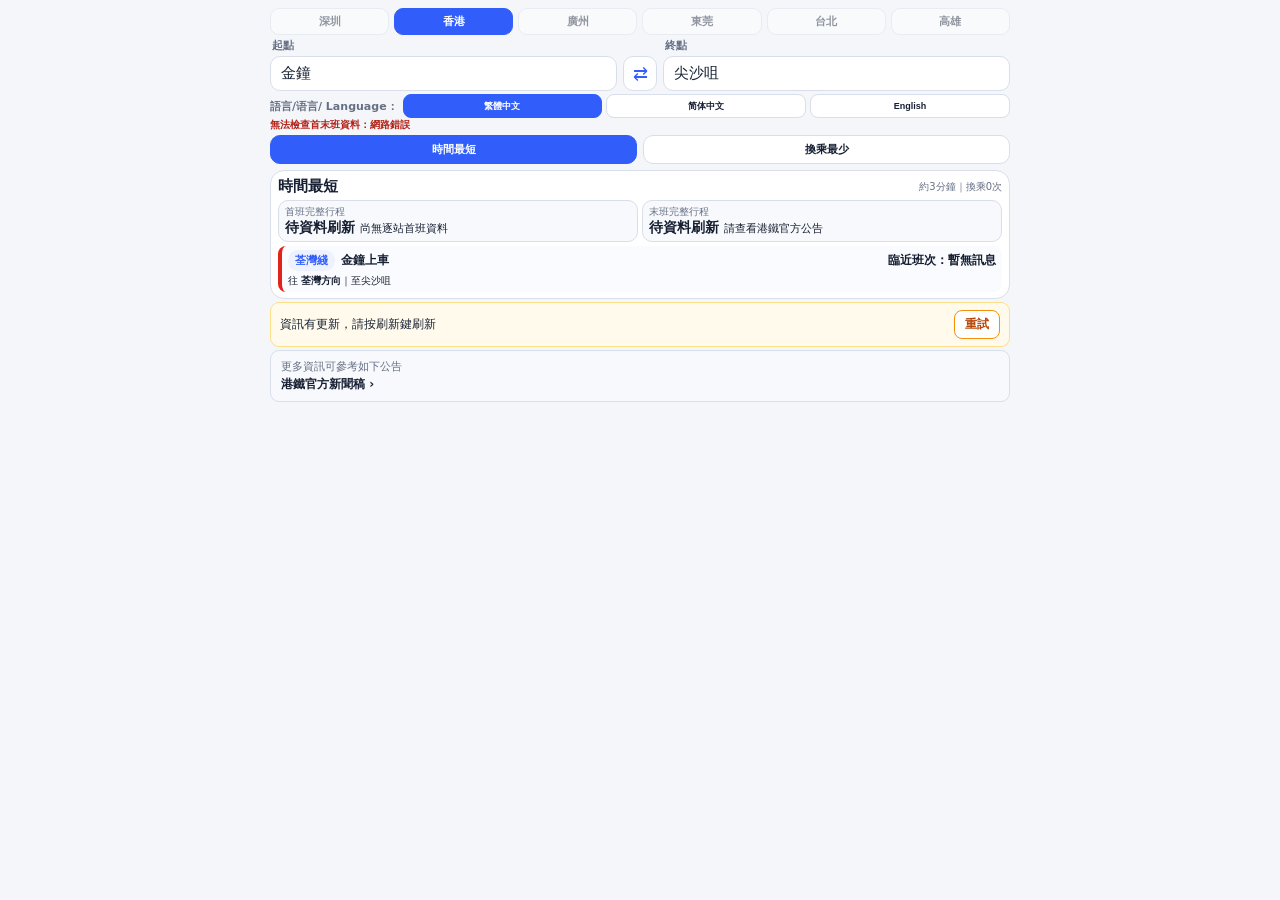
==== commit 84535156: "Add automatic routing and three-language UI" ====
--- a/app/src/main/assets/index.html
+++ b/app/src/main/assets/index.html
@@ -6,28 +6,83 @@
 <title>地鐵路線規劃</title>
 <style>
 :root{--bg:#f4f6fa;--card:#fff;--text:#172033;--muted:#667085;--line:#d8deea;--accent:#315efb;--soft:#eef2ff;--danger:#b42318;--ok:#067647}
-*{box-sizing:border-box}html,body{min-height:100%;overflow-x:hidden}body{margin:0;background:var(--bg);color:var(--text);font-family:system-ui,-apple-system,"Noto Sans TC",sans-serif}.app{min-height:100dvh;max-width:760px;margin:auto;padding:calc(8px + env(safe-area-inset-top)) 10px calc(8px + env(safe-area-inset-bottom));display:flex;flex-direction:column;gap:7px}.city-row{display:grid;grid-template-columns:repeat(6,1fr);gap:5px}.city{min-width:0;border:1px solid var(--line);background:var(--card);border-radius:9px;padding:8px 2px;font-size:13px;font-weight:750;color:var(--text)}.city.active{background:var(--accent);border-color:var(--accent);color:#fff}.city.disabled{opacity:.45}.search-row{display:grid;grid-template-columns:1fr 34px 1fr;gap:6px;align-items:end}.field{position:relative;min-width:0}.field label{display:block;font-size:11px;font-weight:750;margin:0 0 3px 2px;color:var(--muted)}input{width:100%;height:39px;border:1px solid var(--line);border-radius:10px;background:var(--card);padding:0 10px;font-size:15px;color:var(--text);outline:none}input:focus{border-color:var(--accent)}.swap{height:39px;width:34px;border:1px solid var(--line);border-radius:10px;background:var(--card);font-size:18px;color:var(--accent)}.suggest{position:absolute;z-index:30;left:0;right:0;top:60px;background:#fff;border:1px solid var(--line);border-radius:10px;max-height:220px;overflow:auto;display:none;box-shadow:0 8px 24px rgba(0,0,0,.12)}.suggest button{display:block;width:100%;border:0;border-bottom:1px solid #eef0f4;background:#fff;text-align:left;padding:9px;font-size:14px}.suggest button:last-child{border-bottom:0}.suggest small{display:block;color:var(--muted);font-size:10px;margin-top:2px}.toolbar{display:grid;grid-template-columns:1fr;gap:6px}.btn{height:36px;border:1px solid var(--line);border-radius:10px;background:var(--card);font-size:14px;font-weight:750;color:var(--text)}.btn.primary{background:var(--accent);border-color:var(--accent);color:#fff}.workspace{display:flex;flex-direction:column;gap:6px}.tabs{display:grid;grid-template-columns:1fr 1fr;gap:6px}.tab{height:36px}.tab.active{background:var(--accent);border-color:var(--accent);color:#fff}.result{background:var(--card);border:1px solid var(--line);border-radius:14px;padding:10px 12px;display:flex;flex-direction:column;gap:8px}.summary{display:flex;justify-content:space-between;align-items:center;gap:8px}.summary h2{font-size:17px;margin:0}.summary .meta{font-size:12px;color:var(--muted);white-space:nowrap}.times{display:grid;grid-template-columns:1fr 1fr;gap:6px}.timebox{border:1px solid var(--line);border-radius:10px;background:#f8f9fc;padding:7px 9px}.timebox .label{font-size:10px;color:var(--muted)}.timebox strong{font-size:16px;margin-right:5px}.timebox span{font-size:11px}.route{display:flex;flex-direction:column;gap:6px}.leg{border-left:4px solid var(--accent);background:#fafbfe;border-radius:8px;padding:7px 9px}.leg-head{display:flex;align-items:center;gap:6px;flex-wrap:wrap}.badge{background:var(--soft);color:var(--accent);border-radius:999px;padding:3px 7px;font-size:11px;font-weight:800}.leg strong{font-size:14px}.leg p{margin:3px 0 0;font-size:12px}.next-trains{margin-left:auto;font-size:12px;font-weight:750;color:var(--text);white-space:nowrap}.transfer{border:1px solid #cfd7ff;background:var(--soft);border-radius:9px;padding:8px 10px;display:grid;grid-template-columns:minmax(0,1.25fr) .75fr .75fr;align-items:center;gap:8px}.transfer .station{font-size:14px;font-weight:800}.transfer .label{font-size:9px;color:var(--muted)}.transfer .value{font-size:16px;font-weight:850}.status{font-size:10px;color:var(--muted);white-space:nowrap;overflow:hidden;text-overflow:ellipsis}.status.ok{color:var(--ok)}.error{color:var(--danger);font-weight:750}.notice{border:1px solid var(--line);background:#f8f9fc;border-radius:9px;padding:8px 10px;font-size:11px;color:var(--muted)}.update-panel{display:none;border:1px solid #fedf89;background:#fffaeb;border-radius:9px;padding:7px 9px;font-size:12px;align-items:center;justify-content:space-between;gap:8px}.update-panel.visible{display:flex}.refresh-btn{position:relative;z-index:2;border:1px solid #f79009;background:#fff;border-radius:8px;padding:5px 10px;font-size:12px;font-weight:800;color:#b54708;white-space:nowrap;touch-action:manipulation}.refresh-btn:disabled{opacity:.65}.official-link{display:block;border:1px solid var(--line);background:#f8f9fc;border-radius:9px;padding:8px 10px;font-size:11px;color:var(--muted);text-decoration:none}.official-link b{display:block;color:var(--text);font-size:12px;margin-top:2px}.toast{position:fixed;z-index:100;left:50%;bottom:calc(22px + env(safe-area-inset-bottom));transform:translate(-50%,12px);background:#101828;color:#fff;border-radius:999px;padding:9px 16px;font-size:14px;font-weight:800;box-shadow:0 8px 24px rgba(0,0,0,.22);opacity:0;pointer-events:none;transition:opacity .18s ease,transform .18s ease}.toast.visible{opacity:1;transform:translate(-50%,0)}.ad-slot{display:none;width:100%;border:1px solid var(--line);border-radius:14px;overflow:hidden;background:var(--card)}.ad-slot.visible{display:block}.ad-slot img{display:block;width:100%;height:100%;object-fit:cover}
-.app.fit-1{gap:5px}.app.fit-1 .city{padding:6px 1px}.app.fit-1 .toolbar .btn,.app.fit-1 .tab{height:32px}.app.fit-1 input,.app.fit-1 .swap{height:35px}.app.fit-1 .result{padding:8px 9px;gap:6px}.app.fit-1 .timebox{padding:5px 7px}.app.fit-1 .route{gap:4px}.app.fit-1 .leg{padding:5px 8px}.app.fit-1 .transfer{padding:6px 8px}.app.fit-2{font-size:13px}.app.fit-2 .city{font-size:11px;padding:5px 0}.app.fit-2 .summary h2{font-size:15px}.app.fit-2 .summary .meta{font-size:10px}.app.fit-2 .timebox strong{font-size:14px}.app.fit-2 .leg strong{font-size:12px}.app.fit-2 .leg p{font-size:10px}.app.fit-2 .transfer .station{font-size:12px}.app.fit-2 .transfer .value{font-size:12px}.app.fit-3 .notice{display:none}.app.fit-3{gap:3px}.app.fit-3 .toolbar .btn,.app.fit-3 .tab{height:29px;font-size:11px}.app.fit-3 .result{padding:6px 7px;gap:4px}.app.fit-3 .times{gap:4px}.app.fit-3 .timebox{padding:4px 6px}.app.fit-3 .leg{padding:4px 6px}.app.fit-3 .transfer{padding:4px 6px;gap:5px}
-@media(max-width:390px){.city{font-size:12px;padding:7px 1px}.result{padding:8px 9px;gap:6px}.summary h2{font-size:16px}.transfer{grid-template-columns:1fr .68fr .78fr}.transfer .station{font-size:13px}.transfer .value{font-size:14px}}
+*{box-sizing:border-box}html,body{min-height:100%;overflow-x:hidden}body{margin:0;background:var(--bg);color:var(--text);font-family:system-ui,-apple-system,"Noto Sans TC",sans-serif}.app{min-height:100dvh;max-width:760px;margin:auto;padding:calc(8px + env(safe-area-inset-top)) 10px calc(8px + env(safe-area-inset-bottom));display:flex;flex-direction:column;gap:7px}.city-row{display:grid;grid-template-columns:repeat(6,1fr);gap:5px}.city{min-width:0;border:1px solid var(--line);background:var(--card);border-radius:9px;padding:8px 2px;font-size:13px;font-weight:750;color:var(--text)}.city.active{background:var(--accent);border-color:var(--accent);color:#fff}.city.disabled{opacity:.45}.search-row{display:grid;grid-template-columns:1fr 34px 1fr;gap:6px;align-items:end}.field{position:relative;min-width:0}.field label{display:block;font-size:11px;font-weight:750;margin:0 0 3px 2px;color:var(--muted)}input{width:100%;height:39px;border:1px solid var(--line);border-radius:10px;background:var(--card);padding:0 10px;font-size:15px;color:var(--text);outline:none}input:focus{border-color:var(--accent)}.swap{height:39px;width:34px;border:1px solid var(--line);border-radius:10px;background:var(--card);font-size:18px;color:var(--accent)}.suggest{position:absolute;z-index:30;left:0;right:0;top:60px;background:#fff;border:1px solid var(--line);border-radius:10px;max-height:220px;overflow:auto;display:none;box-shadow:0 8px 24px rgba(0,0,0,.12)}.suggest button{display:block;width:100%;border:0;border-bottom:1px solid #eef0f4;background:#fff;text-align:left;padding:9px;font-size:14px}.suggest button:last-child{border-bottom:0}.suggest small{display:block;color:var(--muted);font-size:10px;margin-top:2px} .language-row{display:flex;align-items:center;gap:5px;min-width:0}.language-label{font-size:11px;font-weight:750;color:var(--muted);white-space:nowrap}.language-buttons{display:flex;gap:4px;min-width:0;flex:1}.lang-btn{height:30px;min-width:0;flex:1;border:1px solid var(--line);border-radius:8px;background:var(--card);padding:0 4px;font-size:11px;font-weight:750;color:var(--text);white-space:nowrap}.lang-btn.active{background:var(--accent);border-color:var(--accent);color:#fff}.btn{height:36px;border:1px solid var(--line);border-radius:10px;background:var(--card);font-size:14px;font-weight:750;color:var(--text)}.btn.primary{background:var(--accent);border-color:var(--accent);color:#fff}.workspace{display:flex;flex-direction:column;gap:6px}.tabs{display:grid;grid-template-columns:1fr 1fr;gap:6px}.tab{height:36px}.tab.active{background:var(--accent);border-color:var(--accent);color:#fff}.result{background:var(--card);border:1px solid var(--line);border-radius:14px;padding:10px 12px;display:flex;flex-direction:column;gap:8px}.summary{display:flex;justify-content:space-between;align-items:center;gap:8px}.summary h2{font-size:17px;margin:0}.summary .meta{font-size:12px;color:var(--muted);white-space:nowrap}.times{display:grid;grid-template-columns:1fr 1fr;gap:6px}.timebox{border:1px solid var(--line);border-radius:10px;background:#f8f9fc;padding:7px 9px}.timebox .label{font-size:10px;color:var(--muted)}.timebox strong{font-size:16px;margin-right:5px}.timebox span{font-size:11px}.route{display:flex;flex-direction:column;gap:6px}.leg{border-left:4px solid var(--accent);background:#fafbfe;border-radius:8px;padding:7px 9px}.leg-head{display:flex;align-items:center;gap:6px;flex-wrap:wrap}.badge{background:var(--soft);color:var(--accent);border-radius:999px;padding:3px 7px;font-size:11px;font-weight:800}.leg strong{font-size:14px}.leg p{margin:3px 0 0;font-size:12px}.next-trains{margin-left:auto;font-size:12px;font-weight:750;color:var(--text);white-space:nowrap}.transfer{border:1px solid #cfd7ff;background:var(--soft);border-radius:9px;padding:8px 10px;display:grid;grid-template-columns:minmax(0,1.25fr) .75fr .75fr;align-items:center;gap:8px}.transfer .station{font-size:14px;font-weight:800}.transfer .label{font-size:9px;color:var(--muted)}.transfer .value{font-size:16px;font-weight:850}.status{font-size:10px;color:var(--muted);white-space:nowrap;overflow:hidden;text-overflow:ellipsis}.status.ok{color:var(--ok)}.error{color:var(--danger);font-weight:750}.notice{border:1px solid var(--line);background:#f8f9fc;border-radius:9px;padding:8px 10px;font-size:11px;color:var(--muted)}.update-panel{display:none;border:1px solid #fedf89;background:#fffaeb;border-radius:9px;padding:7px 9px;font-size:12px;align-items:center;justify-content:space-between;gap:8px}.update-panel.visible{display:flex}.refresh-btn{position:relative;z-index:2;border:1px solid #f79009;background:#fff;border-radius:8px;padding:5px 10px;font-size:12px;font-weight:800;color:#b54708;white-space:nowrap;touch-action:manipulation}.refresh-btn:disabled{opacity:.65}.official-link{display:block;border:1px solid var(--line);background:#f8f9fc;border-radius:9px;padding:8px 10px;font-size:11px;color:var(--muted);text-decoration:none}.official-link b{display:block;color:var(--text);font-size:12px;margin-top:2px}.toast{position:fixed;z-index:100;left:50%;bottom:calc(22px + env(safe-area-inset-bottom));transform:translate(-50%,12px);background:#101828;color:#fff;border-radius:999px;padding:9px 16px;font-size:14px;font-weight:800;box-shadow:0 8px 24px rgba(0,0,0,.22);opacity:0;pointer-events:none;transition:opacity .18s ease,transform .18s ease}.toast.visible{opacity:1;transform:translate(-50%,0)}.ad-slot{display:none;width:100%;border:1px solid var(--line);border-radius:14px;overflow:hidden;background:var(--card)}.ad-slot.visible{display:block}.ad-slot img{display:block;width:100%;height:100%;object-fit:cover}
+.app.fit-1{gap:5px}.app.fit-1 .city{padding:6px 1px}.app.fit-1 .lang-btn{height:27px;font-size:10px}.app.fit-1 .tab{height:32px}.app.fit-1 input,.app.fit-1 .swap{height:35px}.app.fit-1 .result{padding:8px 9px;gap:6px}.app.fit-1 .timebox{padding:5px 7px}.app.fit-1 .route{gap:4px}.app.fit-1 .leg{padding:5px 8px}.app.fit-1 .transfer{padding:6px 8px}.app.fit-2{font-size:13px}.app.fit-2 .city{font-size:11px;padding:5px 0}.app.fit-2 .summary h2{font-size:15px}.app.fit-2 .summary .meta{font-size:10px}.app.fit-2 .timebox strong{font-size:14px}.app.fit-2 .leg strong{font-size:12px}.app.fit-2 .leg p{font-size:10px}.app.fit-2 .transfer .station{font-size:12px}.app.fit-2 .transfer .value{font-size:12px}.app.fit-3 .notice{display:none}.app.fit-3{gap:3px}.app.fit-3 .lang-btn{height:24px;font-size:9px}.app.fit-3 .tab{height:29px;font-size:11px}.app.fit-3 .result{padding:6px 7px;gap:4px}.app.fit-3 .times{gap:4px}.app.fit-3 .timebox{padding:4px 6px}.app.fit-3 .leg{padding:4px 6px}.app.fit-3 .transfer{padding:4px 6px;gap:5px}
+@media(max-width:390px){.city{font-size:12px;padding:7px 1px}.app.lang-en .city{font-size:9px}.language-label{font-size:10px}.lang-btn{font-size:10px;padding:0 2px}.result{padding:8px 9px;gap:6px}.summary h2{font-size:16px}.transfer{grid-template-columns:1fr .68fr .78fr}.transfer .station{font-size:13px}.transfer .value{font-size:14px}}
 </style>
 </head>
 <body>
 <main class="app">
   <nav id="cityRow" class="city-row" aria-label="選擇城市"></nav>
   <section class="search-row">
-    <div class="field"><label for="fromInput">起點</label><input id="fromInput" autocomplete="off" placeholder="中文／英文／拼音"><div id="fromList" class="suggest"></div></div>
+    <div class="field"><label id="fromLabel" for="fromInput">起點</label><input id="fromInput" autocomplete="off" placeholder="中文／英文／拼音"><div id="fromList" class="suggest"></div></div>
     <button id="swapBtn" class="swap" aria-label="交換起點終點">⇄</button>
-    <div class="field"><label for="toInput">終點</label><input id="toInput" autocomplete="off" placeholder="中文／英文／拼音"><div id="toList" class="suggest"></div></div>
+    <div class="field"><label id="toLabel" for="toInput">終點</label><input id="toInput" autocomplete="off" placeholder="中文／英文／拼音"><div id="toList" class="suggest"></div></div>
   </section>
-  <section><div class="toolbar"><button id="searchBtn" class="btn primary">查詢路線</button></div><div id="status" class="status">香港真實路網｜行程時間為估算｜步行0.5米／秒＋30秒</div></section>
+  <section>
+    <div class="language-row" aria-label="Language selector"><span class="language-label">語言/语言/ Language：</span><div class="language-buttons"><button id="langTrad" class="lang-btn" type="button">繁體中文</button><button id="langSimp" class="lang-btn" type="button">简体中文</button><button id="langEn" class="lang-btn" type="button">English</button></div></div>
+    <div id="status" class="status">香港真實路網｜行程時間為估算｜步行0.5米／秒＋30秒</div>
+  </section>
   <section class="workspace"><div class="tabs"><button id="fastTab" class="btn tab active">時間最短</button><button id="fewTab" class="btn tab">換乘最少</button></div><article id="result" class="result" aria-live="polite"></article></section>
-  <section id="updatePanel" class="update-panel"><span>資訊有更新，請按刷新鍵刷新</span><button id="refreshBtn" class="refresh-btn" type="button">刷新</button></section>
-  <a id="officialLink" class="official-link" href="#" role="button"><span>更多資訊可參考如下公告</span><b>港鐵官方新聞稿 ›</b></a>
-  <aside id="adSlot" class="ad-slot" aria-label="廣告預留位"><img src="ad-placeholder.png" alt="廣告預留位"></aside>
+  <section id="updatePanel" class="update-panel"><span id="updateMessage">資訊有更新，請按刷新鍵刷新</span><button id="refreshBtn" class="refresh-btn" type="button">刷新</button></section>
+  <a id="officialLink" class="official-link" href="#" role="button"><span id="officialLead">更多資訊可參考如下公告</span><b id="officialTitle">港鐵官方新聞稿 ›</b></a>
+  <aside id="adSlot" class="ad-slot" aria-label="廣告預留位"><img id="adImage" src="ad-placeholder.png" alt="廣告預留位"></aside>
 </main>
 <div id="toast" class="toast" role="status" aria-live="polite">已刷新</div>
 <script>
 const cities=['深圳','香港','廣州','東莞','台北','高雄'];
+const I18N={
+ 'zh-Hant':{
+  title:'地鐵路線規劃',selectCity:'選擇城市',from:'起點',to:'終點',placeholder:'中文／英文／拼音',swap:'交換起點終點',fast:'時間最短',few:'換乘最少',
+  updateAvailable:'資訊有更新，請按刷新鍵刷新',refresh:'刷新',download:'下載',retry:'重試',refreshing:'刷新中…',moreInfo:'更多資訊可參考如下公告',officialNews:'港鐵官方新聞稿 ›',ad:'廣告預留位',refreshed:'已刷新',
+  cityUnavailable:'{city}尚未接入真實資料',noStation:'沒有符合的車站',sameStation:'起點和終點不能相同。',noRoute:'找不到可用路線。',
+  firstJourney:'首班完整行程',lastJourney:'末班完整行程',waitingRefresh:'待資料刷新',noFirstData:'尚無逐站首班資料',seeOfficial:'請查看港鐵官方公告',approx:'約 ',inferred:'按逐站時間推算',scheduledOrigin:'始發站表定',arriveBefore:'建議 {time} 前到達月台',
+  summary:'約{minutes}分鐘｜換乘{transfers}次',boardAt:'{station}上車',direction:'往 <b>{terminal}方向</b>｜至{end}',transferTo:'{station}<br>換乘{line}',estimatedDistance:'預計距離',estimatedTime:'預計時間',meter:'米',minute:'分鐘',
+  notice:'路線、站名、換乘關係使用港鐵真實路網；目前行車時間按站間估算，首末班由逐站、逐線、逐方向資料推算；始發站顯示表定時間，中途站或換乘行程加「約」，末班並提示提前5分鐘到達月台。',
+  nextTrains:'臨近班次：{times}',noInfo:'暫無訊息',baseStatus:'香港真實路網｜行程時間為估算｜步行0.5米／秒＋30秒',stationUnit:'站',recordUnit:'條',
+  noServiceHours:'資料沒有 serviceHours',insufficientData:'首末班資料不足',missingDataUrl:'更新清單缺少 dataUrl',badManifest:'更新清單格式錯誤',badData:'資料格式錯誤',networkError:'網路錯誤',timeout:'連線逾時',aborted:'下載已中止',cannotStart:'無法開始下載',
+  downloading:'正在下載最新首末班資料…',refreshedStats:'已刷新：{stats}',refreshFailedCached:'刷新失敗，正在使用本機資料 {stats}：{error}',downloadFailed:'首末班資料下載失敗：{error}',checkingCached:'本機首末班資料：{stats}｜正在檢查更新…',checking:'正在檢查首末班資料更新…',updateDetected:'偵測到新版首末班資料｜目前使用本機 {stats}',availableDownload:'首末班資料可下載，請按刷新',latest:'首末班資料已是最新：{stats}',offlineCached:'目前離線或無法檢查更新，繼續使用本機資料 {stats}：{error}',cannotCheck:'無法檢查首末班資料：{error}'
+ },
+ 'zh-Hans':{
+  title:'地铁路线规划',selectCity:'选择城市',from:'起点',to:'终点',placeholder:'中文／英文／拼音',swap:'交换起点终点',fast:'时间最短',few:'换乘最少',
+  updateAvailable:'信息有更新，请点击刷新',refresh:'刷新',download:'下载',retry:'重试',refreshing:'刷新中…',moreInfo:'更多信息可参考以下公告',officialNews:'港铁官方新闻稿 ›',ad:'广告预留位',refreshed:'已刷新',
+  cityUnavailable:'{city}尚未接入真实数据',noStation:'没有符合的车站',sameStation:'起点和终点不能相同。',noRoute:'找不到可用路线。',
+  firstJourney:'首班完整行程',lastJourney:'末班完整行程',waitingRefresh:'待数据刷新',noFirstData:'暂无逐站首班数据',seeOfficial:'请查看港铁官方公告',approx:'约 ',inferred:'按逐站时间推算',scheduledOrigin:'始发站表定',arriveBefore:'建议 {time} 前到达站台',
+  summary:'约{minutes}分钟｜换乘{transfers}次',boardAt:'{station}上车',direction:'往 <b>{terminal}方向</b>｜至{end}',transferTo:'{station}<br>换乘{line}',estimatedDistance:'预计距离',estimatedTime:'预计时间',meter:'米',minute:'分钟',
+  notice:'路线、站名、换乘关系使用港铁真实路网；目前行车时间按站间估算，首末班由逐站、逐线、逐方向数据推算；始发站显示表定时间，中途站或换乘行程加“约”，末班并提示提前5分钟到达站台。',
+  nextTrains:'临近班次：{times}',noInfo:'暂无信息',baseStatus:'香港真实路网｜行程时间为估算｜步行0.5米／秒＋30秒',stationUnit:'站',recordUnit:'条',
+  noServiceHours:'数据没有 serviceHours',insufficientData:'首末班数据不足',missingDataUrl:'更新清单缺少 dataUrl',badManifest:'更新清单格式错误',badData:'数据格式错误',networkError:'网络错误',timeout:'连接超时',aborted:'下载已中止',cannotStart:'无法开始下载',
+  downloading:'正在下载最新首末班数据…',refreshedStats:'已刷新：{stats}',refreshFailedCached:'刷新失败，正在使用本机数据 {stats}：{error}',downloadFailed:'首末班数据下载失败：{error}',checkingCached:'本机首末班数据：{stats}｜正在检查更新…',checking:'正在检查首末班数据更新…',updateDetected:'检测到新版首末班数据｜目前使用本机 {stats}',availableDownload:'首末班数据可下载，请点击刷新',latest:'首末班数据已是最新：{stats}',offlineCached:'目前离线或无法检查更新，继续使用本机数据 {stats}：{error}',cannotCheck:'无法检查首末班数据：{error}'
+ },
+ en:{
+  title:'Metro Route Planner',selectCity:'Select city',from:'From',to:'To',placeholder:'Chinese / English / Pinyin',swap:'Swap origin and destination',fast:'Fastest',few:'Fewest transfers',
+  updateAvailable:'New information is available. Tap Refresh.',refresh:'Refresh',download:'Download',retry:'Retry',refreshing:'Refreshing…',moreInfo:'More information is available in this notice',officialNews:'MTR official press releases ›',ad:'Reserved ad space',refreshed:'Refreshed',
+  cityUnavailable:'Live data for {city} is not available yet',noStation:'No matching station',sameStation:'Origin and destination cannot be the same.',noRoute:'No available route was found.',
+  firstJourney:'Earliest complete journey',lastJourney:'Latest complete journey',waitingRefresh:'Awaiting data refresh',noFirstData:'No station-level first-train data',seeOfficial:'Check the MTR official notice',approx:'Approx. ',inferred:'Estimated from station data',scheduledOrigin:'Scheduled at origin',arriveBefore:'Arrive at the platform before {time}',
+  summary:'Approx. {minutes} min | {transfers} transfer(s)',boardAt:'Board at {station}',direction:'Towards <b>{terminal}</b> | To {end}',transferTo:'{station}<br>Transfer to {line}',estimatedDistance:'Estimated distance',estimatedTime:'Estimated time',meter:'m',minute:'min',
+  notice:'Routes, station names and interchange relationships use the real MTR network. Journey times are currently estimated by station intervals. First and last complete journeys are derived from station-, line- and direction-level data. Origin terminals show scheduled times; intermediate or interchange journeys are marked as approximate. Arrive at the platform 5 minutes before the last train.',
+  nextTrains:'Upcoming trains: {times}',noInfo:'No information',baseStatus:'Hong Kong MTR network | Estimated journey times | Walking 0.5 m/s + 30 s',stationUnit:' stations',recordUnit:' records',
+  noServiceHours:'The data has no serviceHours',insufficientData:'Insufficient first/last train data',missingDataUrl:'The update manifest has no dataUrl',badManifest:'Invalid update manifest',badData:'Invalid data format',networkError:'Network error',timeout:'Connection timed out',aborted:'Download cancelled',cannotStart:'Unable to start download',
+  downloading:'Downloading the latest first/last train data…',refreshedStats:'Refreshed: {stats}',refreshFailedCached:'Refresh failed; using local data {stats}: {error}',downloadFailed:'First/last train download failed: {error}',checkingCached:'Local first/last train data: {stats} | Checking for updates…',checking:'Checking for first/last train updates…',updateDetected:'New first/last train data found | Using local data {stats}',availableDownload:'First/last train data is available. Tap Refresh.',latest:'First/last train data is current: {stats}',offlineCached:'Offline or unable to check updates; using local data {stats}: {error}',cannotCheck:'Unable to check first/last train data: {error}'
+ }
+};
+const CITY_NAMES={
+ 'zh-Hant':{深圳:'深圳',香港:'香港',廣州:'廣州',東莞:'東莞',台北:'台北',高雄:'高雄'},
+ 'zh-Hans':{深圳:'深圳',香港:'香港',廣州:'广州',東莞:'东莞',台北:'台北',高雄:'高雄'},
+ en:{深圳:'Shenzhen',香港:'Hong Kong',廣州:'Guangzhou',東莞:'Dongguan',台北:'Taipei',高雄:'Kaohsiung'}
+};
+const LINE_NAMES={
+ 'zh-Hans':{AEL:'机场快线',TCL:'东涌线',TML:'屯马线',EAL:'东铁线',TWL:'荃湾线',ISL:'港岛线',KTL:'观塘线',TKL:'将军澳线',SIL:'南港岛线',DRL:'迪士尼线'},
+ en:{AEL:'Airport Express',TCL:'Tung Chung Line',TML:'Tuen Ma Line',EAL:'East Rail Line',TWL:'Tsuen Wan Line',ISL:'Island Line',KTL:'Kwun Tong Line',TKL:'Tseung Kwan O Line',SIL:'South Island Line',DRL:'Disneyland Resort Line'}
+};
+const SIMP_MAP={'機':'机','綫':'线','東':'东','馬':'马','鐵':'铁','灣':'湾','島':'岛','觀':'观','將':'将','軍':'军','館':'馆','門':'门','圍':'围','錦':'锦','紅':'红','臺':'台','啟':'启','鑽':'钻','顯':'显','徑':'径','廟':'庙','恆':'恒','鐘':'钟','會':'会','學':'学','嶺':'岭','羅':'罗','環':'环','長':'长','興':'兴','窩':'窝','堅':'坚','營':'营','銅':'铜','鑼':'锣','鰂':'鲗','魚':'鱼','黃':'黄','硤':'硖','樂':'乐','龍':'龙','調':'调','寶':'宝','覽':'览','選':'选','擇':'择','體':'体','語':'语','終':'终','換':'换','時':'时','間':'间','為':'为','計':'计','劃':'划','發':'发','預':'预','達':'达','請':'请','動':'动','誤':'误','敗':'败','網':'网','檢':'检','測':'测','繼':'继','續':'续','無':'无','離':'离','線':'线','應':'应','讀':'读','臨':'临','暫':'暂','訊':'讯','資':'资','從':'从','與':'与','關':'关','係':'系','數':'数','條':'条','開':'开','聞':'闻','廣':'广','實':'实','據':'据','該':'该','僅':'仅','餘':'余','標':'标','處':'处','義':'义','轉':'转','點':'点','還':'还','舊':'旧','後':'后','裡':'里','導':'导','錯':'错'};
+let appLang='zh-Hant';try{const savedLang=localStorage.getItem('metroLanguage');if(['zh-Hant','zh-Hans','en'].includes(savedLang))appLang=savedLang}catch(e){}
+function tr(key,vars={}){let value=(I18N[appLang]&&I18N[appLang][key])||I18N['zh-Hant'][key]||key;return String(value).replace(/\{(\w+)\}/g,(_,name)=>vars[name]??'')}
+function toSimplified(value){return [...String(value||'')].map(ch=>SIMP_MAP[ch]||ch).join('')}
+function cityDisplay(name){return (CITY_NAMES[appLang]&&CITY_NAMES[appLang][name])||name}
+function lineDisplay(code){if(appLang==='zh-Hant')return L[code].name;return (LINE_NAMES[appLang]&&LINE_NAMES[appLang][code])||L[code].name}
+function stationDisplay(code){const s=stationMap.get(code);if(!s)return code;if(appLang==='en')return s.en||s.name;if(appLang==='zh-Hans')return s.simp||toSimplified(s.name);return s.name}
+function statsText(stats){return appLang==='en'?stats.stations+tr('stationUnit')+' / '+stats.records+tr('recordUnit'):stats.stations+tr('stationUnit')+'／'+stats.records+tr('recordUnit')}
 let L={
  AEL:{name:'機場快綫',color:'#00888a',stations:[['HOK','香港'],['KOW','九龍'],['TSY','青衣'],['AIR','機場'],['AWE','博覽館']]},
  TCL:{name:'東涌綫',color:'#f39200',stations:[['HOK','香港'],['KOW','九龍'],['OLY','奧運'],['NAC','南昌'],['LAK','荔景'],['TSY','青衣'],['SUN','欣澳'],['TUC','東涌']]},
@@ -44,20 +99,20 @@
 let transferMeters={ADM:280,CEN:180,HOK:320,MEF:260,NAC:180,LAK:170,TSY:220,HUH:300,TAW:260,DIH:220,KOT:260,YMT:180,MOK:180,PRE:180,NOP:200,QUB:230,YAT:180,TIK:180,SUN:120,HOM:220};
 let english={HOK:'Hong Kong',KOW:'Kowloon',TSY:'Tsing Yi',AIR:'Airport',AWE:'AsiaWorld-Expo',OLY:'Olympic',NAC:'Nam Cheong',LAK:'Lai King',SUN:'Sunny Bay',TUC:'Tung Chung',TUM:'Tuen Mun',SIH:'Siu Hong',TIS:'Tin Shui Wai',LOP:'Long Ping',YUL:'Yuen Long',KSR:'Kam Sheung Road',TWW:'Tsuen Wan West',MEF:'Mei Foo',AUS:'Austin',ETS:'East Tsim Sha Tsui',HUH:'Hung Hom',TKW:'To Kwa Wan',SUW:'Sung Wong Toi',KAT:'Kai Tak',DIH:'Diamond Hill',HIK:'Hin Keng',TAW:'Tai Wai',CKT:'Che Kung Temple',STW:'Sha Tin Wai',CIO:'City One',SHM:'Shek Mun',TSH:'Tai Shui Hang',HEO:'Heng On',MOS:'Ma On Shan',WKS:'Wu Kai Sha',ADM:'Admiralty',EXC:'Exhibition Centre',MKK:'Mong Kok East',KOT:'Kowloon Tong',SHT:'Sha Tin',FOT:'Fo Tan',RAC:'Racecourse',UNI:'University',TAP:'Tai Po Market',TWO:'Tai Wo',FAN:'Fanling',SHS:'Sheung Shui',LOW:'Lo Wu',LMC:'Lok Ma Chau',CEN:'Central',TST:'Tsim Sha Tsui',JOR:'Jordan',YMT:'Yau Ma Tei',MOK:'Mong Kok',PRE:'Prince Edward',SSP:'Sham Shui Po',CSW:'Cheung Sha Wan',LCK:'Lai Chi Kok',KWF:'Kwai Fong',KWH:'Kwai Hing',TWH:'Tai Wo Hau',TSW:'Tsuen Wan',KET:'Kennedy Town',HKU:'HKU',SYP:'Sai Ying Pun',SHW:'Sheung Wan',WAC:'Wan Chai',CAB:'Causeway Bay',TIH:'Tin Hau',FOH:'Fortress Hill',NOP:'North Point',QUB:'Quarry Bay',TAK:'Tai Koo',SWH:'Sai Wan Ho',SKW:'Shau Kei Wan',HFC:'Heng Fa Chuen',CHW:'Chai Wan',WHA:'Whampoa',HOM:'Ho Man Tin',SKM:'Shek Kip Mei',LOF:'Lok Fu',WTS:'Wong Tai Sin',CHH:'Choi Hung',KOB:'Kowloon Bay',NTK:'Ngau Tau Kok',KWT:'Kwun Tong',LAT:'Lam Tin',YAT:'Yau Tong',TIK:'Tiu Keng Leng',TKO:'Tseung Kwan O',HAH:'Hang Hau',POA:'Po Lam',LHP:'LOHAS Park',OCP:'Ocean Park',WCH:'Wong Chuk Hang',LET:'Lei Tung',SOH:'South Horizons',DIS:'Disneyland Resort'};
 let savedData=null;try{savedData=JSON.parse(localStorage.getItem('metroDataOverride')||'null');if(savedData){if(savedData.L)L=savedData.L;transferMeters=savedData.transferMeters||transferMeters;english=savedData.english||english;serviceHours=savedData.serviceHours||{}}}catch(e){savedData=null;serviceHours={}}
-const stationMap=new Map();Object.entries(L).forEach(([lc,line])=>line.stations.forEach(([code,name],i)=>{if(!stationMap.has(code))stationMap.set(code,{code,name,en:english[code]||'',lines:[]});stationMap.get(code).lines.push(lc)}));
+const stationMap=new Map();Object.entries(L).forEach(([lc,line])=>line.stations.forEach(([code,name],i)=>{if(!stationMap.has(code))stationMap.set(code,{code,name,en:english[code]||'',simp:toSimplified(name),lines:[]});stationMap.get(code).lines.push(lc)}));
 let roman={香港:'xianggang',九龍:'jiulong',青衣:'qingyi',機場:'jichang',博覽館:'bolanguan',奧運:'aoyun',南昌:'nanchang',荔景:'lijing',欣澳:'xinao',東涌:'dongchong',屯門:'tunmen',兆康:'zhaokang',天水圍:'tianshuiwei',朗屏:'langping',元朗:'yuanlang',錦上路:'jinshanglu',荃灣西:'quanwanxi',美孚:'meifu',柯士甸:'keshidian',尖東:'jiandong',紅磡:'hongkan',土瓜灣:'tuguawan',宋皇臺:'songhuangtai',啟德:'qide',鑽石山:'zuanshishan',顯徑:'xianjing',大圍:'dawei',車公廟:'chegongmiao',沙田圍:'shatianwei',第一城:'diyicheng',石門:'shimen',大水坑:'dashuikeng',恆安:'hengan',馬鞍山:'maanshan',烏溪沙:'wuxisha',金鐘:'jinzhong',會展:'huizhan',旺角東:'wangjiaodong',九龍塘:'jiulongtang',沙田:'shatian',火炭:'huotan',馬場:'machang',大學:'daxue',大埔墟:'dapuxu',太和:'taihe',粉嶺:'fenling',上水:'shangshui',羅湖:'luohu',落馬洲:'luomazhou',中環:'zhonghuan',尖沙咀:'jianshazui',佐敦:'zuodun',油麻地:'youmadi',旺角:'wangjiao',太子:'taizi',深水埗:'shenshuibu',長沙灣:'changshawan',荔枝角:'lizhijiao',葵芳:'kuifang',葵興:'kuixing',大窩口:'dawokou',荃灣:'quanwan',堅尼地城:'jiannidicheng',香港大學:'xianggangdaxue',西營盤:'xiyingpan',上環:'shanghuan',灣仔:'wanzai',銅鑼灣:'tongluowan',天后:'tianhou',炮台山:'paotaishan',北角:'beijiao',鰂魚涌:'zeiyuchong',太古:'taigu',西灣河:'xiwanhe',筲箕灣:'shaojiwan',杏花邨:'xinghuacun',柴灣:'chaiwan',黃埔:'huangpu',何文田:'hewentian',石硤尾:'shixiawei',樂富:'lefu',黃大仙:'huangdaxian',彩虹:'caihong',九龍灣:'jiulongwan',牛頭角:'niutoujiao',觀塘:'guantang',藍田:'lantian',油塘:'youtang',調景嶺:'tiaojingling',將軍澳:'jiangjunao',坑口:'kengkou',寶琳:'baolin',康城:'kangcheng',海洋公園:'haiyanggongyuan',黃竹坑:'huangzhukeng',利東:'lidong',海怡半島:'haiyibandao',迪士尼:'dishini'};if(savedData&&savedData.roman)roman=savedData.roman;
-const stations=[...stationMap.values()].map(s=>{const py=roman[s.name]||s.name;return {...s,py,en:s.en||'',ini:py.replace(/zh|ch|sh/g,x=>x[0]).split(/[^a-z]+/).join('').replace(/[aeiou]/g,'').slice(0,8)}}).sort((a,b)=>a.name.localeCompare(b.name,'zh-Hant'));
+const stations=[...stationMap.values()].map(s=>{const py=roman[s.name]||s.name;return {...s,py,en:s.en||'',simp:s.simp||toSimplified(s.name),ini:py.replace(/zh|ch|sh/g,x=>x[0]).split(/[^a-z]+/).join('').replace(/[aeiou]/g,'').slice(0,8)}}).sort((a,b)=>a.name.localeCompare(b.name,'zh-Hant'));
 const graph=new Map();const key=(lc,sc)=>lc+'|'+sc;function add(a,b,time,kind='ride',extra={}){if(!graph.has(a))graph.set(a,[]);graph.get(a).push({to:b,time,kind,...extra})}
 Object.entries(L).forEach(([lc,line])=>{for(let i=0;i<line.stations.length-1;i++){const a=line.stations[i][0],b=line.stations[i+1][0];if(lc==='EAL'&&a==='FOT'&&b==='RAC')continue;if(lc==='EAL'&&a==='RAC'&&b==='UNI')continue;if(lc==='EAL'&&a==='SHS'&&b==='LOW'){add(key(lc,a),key(lc,b),3);add(key(lc,b),key(lc,a),3);continue}if(lc==='EAL'&&a==='LOW'&&b==='LMC')continue;if(lc==='TKL'&&a==='HAH'&&b==='POA'){add(key(lc,a),key(lc,b),3);add(key(lc,b),key(lc,a),3);continue}if(lc==='TKL'&&a==='POA'&&b==='LHP')continue;const t=lc==='AEL'?5:lc==='SIL'?4:2.5;add(key(lc,a),key(lc,b),t);add(key(lc,b),key(lc,a),t)}});
 add(key('EAL','FOT'),key('EAL','UNI'),4);add(key('EAL','UNI'),key('EAL','FOT'),4);add(key('EAL','FOT'),key('EAL','RAC'),3);add(key('EAL','RAC'),key('EAL','FOT'),3);add(key('EAL','SHS'),key('EAL','LMC'),6);add(key('EAL','LMC'),key('EAL','SHS'),6);add(key('TKL','TKO'),key('TKL','HAH'),3);add(key('TKL','HAH'),key('TKL','TKO'),3);add(key('TKL','TKO'),key('TKL','LHP'),5);add(key('TKL','LHP'),key('TKL','TKO'),5);
 stationMap.forEach(s=>{if(s.lines.length>1)for(let i=0;i<s.lines.length;i++)for(let j=i+1;j<s.lines.length;j++){const d=transferMeters[s.code]||180,t=d/.5/60+.5;add(key(s.lines[i],s.code),key(s.lines[j],s.code),t,'transfer',{distance:d,station:s.code});add(key(s.lines[j],s.code),key(s.lines[i],s.code),t,'transfer',{distance:d,station:s.code})}});
-let city='香港',from='ADM',to='TST',plan='fast',lastRoute=null;const $=id=>document.getElementById(id);const norm=s=>(s||'').toLowerCase().replace(/\s+/g,'').replace(/站$/,'');const hit=(o,q)=>{q=norm(q);return !q||norm(o.name).includes(q)||norm(o.en).includes(q)||o.py.includes(q)||o.ini.includes(q)||o.code.toLowerCase().includes(q)};
-function renderCities(){const row=$('cityRow');row.innerHTML='';cities.forEach(n=>{const b=document.createElement('button');b.className='city '+(n===city?'active':'')+(n!=='香港'?' disabled':'');b.textContent=n;b.onclick=()=>{if(n!=='香港'){$('status').textContent=n+'尚未接入真實資料';return}city=n;renderCities()};row.appendChild(b)})}
-function picker(input,list,choose){const show=()=>{list.innerHTML='';const found=stations.filter(x=>hit(x,input.value)).slice(0,30);if(!found.length){const d=document.createElement('div');d.style.padding='10px';d.style.fontSize='12px';d.textContent='沒有符合的車站';list.appendChild(d)}found.forEach(x=>{const b=document.createElement('button');b.innerHTML='<b>'+x.name+(x.en?' '+x.en:'')+'</b><small>'+x.py+' · '+x.code+' · '+x.lines.map(l=>L[l].name).join('／')+'</small>';b.onclick=()=>{choose(x.code);list.style.display='none'};list.appendChild(b)});list.style.display='block'};input.onfocus=show;input.oninput=show}
+let city='香港',from='ADM',to='TST',plan='fast',lastRoute=null;const $=id=>document.getElementById(id);const norm=s=>(s||'').toLowerCase().replace(/\s+/g,'').replace(/站$/,'');const hit=(o,q)=>{q=norm(q);return !q||norm(o.name).includes(q)||norm(o.simp).includes(q)||norm(o.en).includes(q)||o.py.includes(q)||o.ini.includes(q)||o.code.toLowerCase().includes(q)};const exactHit=(o,q)=>{q=norm(q);return q&&[o.name,o.simp,o.en,o.py,o.ini,o.code].some(v=>norm(v)===q)};
+function renderCities(){const row=$('cityRow');row.innerHTML='';cities.forEach(n=>{const b=document.createElement('button');b.className='city '+(n===city?'active':'')+(n!=='香港'?' disabled':'');b.textContent=cityDisplay(n);b.onclick=()=>{if(n!=='香港'){$('status').className='status';$('status').textContent=tr('cityUnavailable',{city:cityDisplay(n)});return}city=n;renderCities()};row.appendChild(b)})}
+function picker(input,list,choose){let exactTimer=null;const find=()=>stations.filter(x=>hit(x,input.value)).slice(0,30);const show=()=>{list.innerHTML='';const found=find();if(!found.length){const d=document.createElement('div');d.style.padding='10px';d.style.fontSize='12px';d.textContent=tr('noStation');list.appendChild(d)}found.forEach(x=>{const b=document.createElement('button'),primary=stationDisplay(x.code),secondary=appLang==='en'?x.name:x.en;b.innerHTML='<b>'+primary+(secondary?' '+secondary:'')+'</b><small>'+x.py+' · '+x.code+' · '+x.lines.map(lineDisplay).join('／')+'</small>';b.onclick=()=>{clearTimeout(exactTimer);choose(x.code);list.style.display='none'};list.appendChild(b)});list.style.display='block'};const chooseExact=()=>{const exact=stations.filter(x=>exactHit(x,input.value));if(exact.length===1){choose(exact[0].code);list.style.display='none';return true}return false};input.onfocus=show;input.oninput=()=>{show();clearTimeout(exactTimer);exactTimer=setTimeout(chooseExact,280)};input.onkeydown=e=>{if(e.key==='Enter'){e.preventDefault();if(!chooseExact()){const first=find()[0];if(first){choose(first.code);list.style.display='none'}}}}}
 picker($('fromInput'),$('fromList'),x=>{from=x;sync()});picker($('toInput'),$('toList'),x=>{to=x;sync()});
 function route(mode){const starts=stationMap.get(from).lines.map(l=>key(l,from)),targets=new Set(stationMap.get(to).lines.map(l=>key(l,to)));const dist=new Map(),prev=new Map(),q=[];starts.forEach(s=>{dist.set(s,{time:0,tr:0});q.push(s)});while(q.length){q.sort((a,b)=>cmp(dist.get(a),dist.get(b),mode));const u=q.shift(),du=dist.get(u);if(targets.has(u))return build(u,prev,du);for(const e of graph.get(u)||[]){const nd={time:du.time+e.time,tr:du.tr+(e.kind==='transfer'?1:0)},old=dist.get(e.to);if(!old||cmp(nd,old,mode)<0){dist.set(e.to,nd);prev.set(e.to,{from:u,e});if(!q.includes(e.to))q.push(e.to)}}}return null}
 function cmp(a,b,m){return m==='few'?(a.tr-b.tr||a.time-b.time):(a.time-b.time||a.tr-b.tr)}function build(end,prev,cost){const edges=[];let cur=end;while(prev.has(cur)){const p=prev.get(cur);edges.push({from:p.from,to:cur,...p.e});cur=p.from}edges.reverse();return {edges,cost,start:cur,end}}
-function terminal(lineCode,fromCode,toCode){const arr=L[lineCode].stations.map(x=>x[0]),i=arr.indexOf(fromCode),j=arr.indexOf(toCode);if(lineCode==='EAL'&&toCode==='LMC')return '落馬洲';if(lineCode==='EAL'&&toCode==='LOW')return '羅湖';if(lineCode==='TKL'&&toCode==='LHP')return '康城';if(lineCode==='TKL'&&toCode==='POA')return '寶琳';return stationMap.get(j>i?arr[arr.length-1]:arr[0]).name}
+function terminal(lineCode,fromCode,toCode){const arr=L[lineCode].stations.map(x=>x[0]),i=arr.indexOf(fromCode),j=arr.indexOf(toCode);let code=j>i?arr[arr.length-1]:arr[0];if(lineCode==='EAL'&&(toCode==='LMC'||toCode==='LOW'))code=toCode;if(lineCode==='TKL'&&(toCode==='LHP'||toCode==='POA'))code=toCode;return stationDisplay(code)}
 function summarize(r){const parts=[];let current=null;r.edges.forEach(e=>{const [fl,fs]=e.from.split('|'),[tl,ts]=e.to.split('|');if(e.kind==='ride'){if(!current||current.line!==fl){if(current)parts.push(current);current={type:'leg',line:fl,start:fs,end:ts}}else current.end=ts}else{if(current){parts.push(current);current=null}parts.push({type:'transfer',station:e.station,distance:e.distance,time:e.time})}});if(current)parts.push(current);return parts}
 function directionTerminalCode(lineCode,fromCode,toCode){const arr=L[lineCode].stations.map(x=>x[0]),i=arr.indexOf(fromCode),j=arr.indexOf(toCode);if(lineCode==='EAL'&&(toCode==='LOW'||toCode==='LMC'))return toCode;if(lineCode==='TKL'&&(toCode==='POA'||toCode==='LHP'))return toCode;if(j>i)return arr[arr.length-1];return arr[0]}
 function isOriginTerminal(parts){const firstLeg=parts.find(x=>x.type==='leg');if(!firstLeg)return false;return firstLeg.start===directionTerminalCode(firstLeg.line,firstLeg.start,firstLeg.end)}
@@ -66,7 +121,7 @@
 function minusMinutes(hhmm,mins){const n=parseClock(hhmm);return n==null?'':formatClock(n-mins)}
 function serviceRecord(leg){if(!leg)return null;const byLine=serviceHours?.[leg.start]?.[leg.line];if(!byLine)return null;const terminalCode=directionTerminalCode(leg.line,leg.start,leg.end);if(byLine[terminalCode])return byLine[terminalCode];const arr=L[leg.line].stations.map(x=>x[0]),i=arr.indexOf(leg.start),j=arr.indexOf(leg.end),dir=Math.sign(j-i);const candidates=Object.entries(byLine).filter(([dest,rec])=>{const k=arr.indexOf(dest);return rec&&k>=0&&Math.sign(k-i)===dir&&(dir>0?k>=j:k<=j)}).map(([,rec])=>rec);if(!candidates.length)return null;let first=null,last=null;for(const rec of candidates){const f=parseClock(rec.first),l=parseClock(rec.last);if(f!=null&&(first==null||f<first))first=f;if(l!=null){const x=l<360?l+1440:l;if(last==null||x>last)last=x}}return first==null||last==null?null:{first:formatClock(first),last:formatClock(last)}}
 function estimateJourneyWindow(parts){const legs=parts.filter(x=>x.type==='leg');if(!legs.length)return null;let elapsed=0,earliest=-Infinity,latest=Infinity,missing=false;for(let i=0;i<parts.length;i++){const p=parts[i];if(p.type==='leg'){const rec=serviceRecord(p),f=rec&&parseClock(rec.first),l=rec&&parseClock(rec.last);if(f==null||l==null){missing=true;break}let last=l;if(last<360)last+=1440;earliest=Math.max(earliest,f-elapsed);latest=Math.min(latest,last-elapsed);const arr=L[p.line].stations.map(x=>x[0]),a=arr.indexOf(p.start),b=arr.indexOf(p.end);elapsed+=Math.abs(b-a)*(p.line==='AEL'?5:p.line==='SIL'?4:2.5)}else elapsed+=p.time}if(missing||!Number.isFinite(earliest)||!Number.isFinite(latest)||latest<earliest)return null;return {first:formatClock(earliest),last:formatClock(latest),estimated:parts.some(x=>x.type==='transfer')||!isOriginTerminal(parts)}}
-function timeBoxes(parts){const rec=estimateJourneyWindow(parts);if(!rec){return `<div class="timebox"><div class="label">首班完整行程</div><strong>待資料刷新</strong><span>尚無逐站首班資料</span></div><div class="timebox"><div class="label">末班完整行程</div><strong>待資料刷新</strong><span>請查看港鐵官方公告</span></div>`}const prefix=rec.estimated?'約 ':'';const advised=minusMinutes(rec.last,5);return `<div class="timebox"><div class="label">首班完整行程</div><strong>${prefix}${rec.first}</strong><span>${rec.estimated?'按逐站時間推算':'始發站表定'}</span></div><div class="timebox"><div class="label">末班完整行程</div><strong>${prefix}${rec.last}</strong><span>建議 ${advised} 前到達月台</span></div>`}
+function timeBoxes(parts){const rec=estimateJourneyWindow(parts);if(!rec){return `<div class="timebox"><div class="label">${tr('firstJourney')}</div><strong>${tr('waitingRefresh')}</strong><span>${tr('noFirstData')}</span></div><div class="timebox"><div class="label">${tr('lastJourney')}</div><strong>${tr('waitingRefresh')}</strong><span>${tr('seeOfficial')}</span></div>`}const prefix=rec.estimated?tr('approx'):'';const advised=minusMinutes(rec.last,5);return `<div class="timebox"><div class="label">${tr('firstJourney')}</div><strong>${prefix}${rec.first}</strong><span>${rec.estimated?tr('inferred'):tr('scheduledOrigin')}</span></div><div class="timebox"><div class="label">${tr('lastJourney')}</div><strong>${prefix}${rec.last}</strong><span>${tr('arriveBefore',{time:advised})}</span></div>`}
 const NEXT_TRAIN_URL='https://rt.data.gov.hk/v1/transport/mtr/getSchedule.php';
 const NEXT_TRAIN_UP_TERMINALS={AEL:new Set(['AIR','AWE']),TCL:new Set(['TUC']),TML:new Set(['TUM']),TKL:new Set(['POA','LHP']),EAL:new Set(['LMC','LOW','SHS','TAP','RAC','FOT','SHT']),SIL:new Set(['SOH']),TWL:new Set(['TSW']),ISL:new Set(['CHW']),KTL:new Set(['TIK']),DRL:new Set(['SUN'])};
 const EAL_FOT_LOW=['ADM','EXC','HUH','MKK','KOT','TAW','SHT','FOT','UNI','TAP','TWO','FAN','SHS','LOW'];
@@ -75,30 +130,38 @@
 const EAL_RAC_LMC=['ADM','EXC','HUH','MKK','KOT','TAW','SHT','RAC','UNI','TAP','TWO','FAN','SHS','LMC'];
 const TKL_POA=['NOP','QUB','YAT','TIK','TKO','HAH','POA'];
 const TKL_LHP=['NOP','QUB','YAT','TIK','TKO','LHP'];
-const nextTrainCache=new Map();let nextTrainRequestId=0;
+const nextTrainCache=new Map();let nextTrainRequestId=0,nextTrainRefreshTimer=null,activeFirstLeg=null;
 function nextTrainDirection(p){const terminalCode=directionTerminalCode(p.line,p.start,p.end),up=NEXT_TRAIN_UP_TERMINALS[p.line];return up&&up.has(terminalCode)?'UP':'DOWN'}
 function nextTrainSequences(line,train){if(line==='EAL'){const viaRacecourse=(train.route||'')==='RAC'||train.dest==='RAC';return viaRacecourse?[EAL_RAC_LOW,EAL_RAC_LMC]:[EAL_FOT_LOW,EAL_FOT_LMC]}if(line==='TKL')return [TKL_POA,TKL_LHP];return [L[line].stations.map(x=>x[0])]}
 function trainPassesLeg(p,train){if(!train||!train.time||!train.dest||train.valid==='N')return false;return nextTrainSequences(p.line,train).some(seq=>{const a=seq.indexOf(p.start),b=seq.indexOf(p.end),d=seq.indexOf(train.dest);if(a<0||b<0||d<0||a===b)return false;return b>a?d>=b:d<=b})}
 function trainClock(value){const m=/(?:^|\s)(\d{2}:\d{2})(?::\d{2})?$/.exec(value||'');return m?m[1]:''}
 function setNextTrainText(requestId,text){if(requestId!==nextTrainRequestId)return;const el=$('nextTrainInfo');if(el)el.textContent=text;requestAnimationFrame(fitViewport)}
-async function loadNextTrains(p){const requestId=++nextTrainRequestId,el=$('nextTrainInfo');if(!el||!p)return;const direction=nextTrainDirection(p),cacheKey=[p.line,p.start,p.end,direction].join('|'),cached=nextTrainCache.get(cacheKey);if(cached&&Date.now()-cached.at<10000){setNextTrainText(requestId,cached.text);return}const fallback='臨近班次：暫無訊息';setNextTrainText(requestId,fallback);try{const url=NEXT_TRAIN_URL+'?line='+encodeURIComponent(p.line)+'&sta='+encodeURIComponent(p.start)+'&lang=TC';const data=await fetchJson(url,10000),node=data&&data.data&&data.data[p.line+'-'+p.start],trains=node&&Array.isArray(node[direction])?node[direction]:[];const times=[...new Set(trains.filter(t=>trainPassesLeg(p,t)).sort((a,b)=>(+a.seq||99)-(+b.seq||99)).map(t=>trainClock(t.time)).filter(Boolean))].slice(0,3);const text=times.length?'臨近班次：'+times.join('；'):fallback;nextTrainCache.set(cacheKey,{at:Date.now(),text});setNextTrainText(requestId,text)}catch(e){nextTrainCache.set(cacheKey,{at:Date.now(),text:fallback});setNextTrainText(requestId,fallback)}}
-function leg(p,isFirst){return `<div class="leg" style="border-left-color:${L[p.line].color}"><div class="leg-head"><span class="badge">${L[p.line].name}</span><strong>${stationMap.get(p.start).name}上車</strong>${isFirst?'<span id="nextTrainInfo" class="next-trains">臨近班次：暫無訊息</span>':''}</div><p>往 <b>${terminal(p.line,p.start,p.end)}方向</b>｜至${stationMap.get(p.end).name}</p></div>`}
-function transfer(p,nextLine){return `<div class="transfer"><div class="station">${stationMap.get(p.station).name}<br>換乘${nextLine?L[nextLine].name:''}</div><div><div class="label">預計距離</div><div class="value">${p.distance}米</div></div><div><div class="label">預計時間</div><div class="value">${Math.ceil(p.time)}分鐘</div></div></div>`}
-function render(){renderCities();$('fromInput').value=stationMap.get(from).name;$('toInput').value=stationMap.get(to).name;const fast=plan==='fast';$('fastTab').classList.toggle('active',fast);$('fewTab').classList.toggle('active',!fast);if(from===to){$('result').innerHTML='<div class="error">起點和終點不能相同。</div>';return}const r=route(plan);lastRoute=r;if(!r){$('result').innerHTML='<div class="error">找不到可用路線。</div>';return}const parts=summarize(r);let routeHtml='',firstLeg=null;parts.forEach((p,i)=>{if(p.type==='leg'){const isFirst=!firstLeg;if(isFirst)firstLeg=p;routeHtml+=leg(p,isFirst)}else{const nx=parts.slice(i+1).find(x=>x.type==='leg');routeHtml+=transfer(p,nx&&nx.line)}});$('result').innerHTML=`<div class="summary"><h2>${fast?'時間最短':'換乘最少'}</h2><div class="meta">約${Math.ceil(r.cost.time)}分鐘｜換乘${r.cost.tr}次</div></div><div class="times">${timeBoxes(parts)}</div><div class="route">${routeHtml}</div><div class="notice">路線、站名、換乘關係使用港鐵真實路網；目前行車時間按站間估算，首末班由逐站、逐線、逐方向資料推算；始發站顯示表定時間，中途站或換乘行程加『約』，末班並提示提前5分鐘到達月台。</div>`;if(firstLeg)loadNextTrains(firstLeg)}
+async function loadNextTrains(p,force=false){const requestId=++nextTrainRequestId,el=$('nextTrainInfo');if(!el||!p)return;const direction=nextTrainDirection(p),cacheKey=[appLang,p.line,p.start,p.end,direction].join('|'),cached=nextTrainCache.get(cacheKey);if(!force&&cached&&Date.now()-cached.at<10000){setNextTrainText(requestId,cached.text);return}const fallback=tr('nextTrains',{times:tr('noInfo')});try{const apiLang=appLang==='en'?'EN':'TC';const url=NEXT_TRAIN_URL+'?line='+encodeURIComponent(p.line)+'&sta='+encodeURIComponent(p.start)+'&lang='+apiLang;const data=await fetchJson(url,10000),node=data&&data.data&&data.data[p.line+'-'+p.start],trains=node&&Array.isArray(node[direction])?node[direction]:[];const times=[...new Set(trains.filter(t=>trainPassesLeg(p,t)).sort((a,b)=>(+a.seq||99)-(+b.seq||99)).map(t=>trainClock(t.time)).filter(Boolean))].slice(0,3);const text=tr('nextTrains',{times:times.length?times.join('；'):tr('noInfo')});nextTrainCache.set(cacheKey,{at:Date.now(),text});setNextTrainText(requestId,text)}catch(e){nextTrainCache.set(cacheKey,{at:Date.now(),text:fallback});setNextTrainText(requestId,fallback)}}
+function clearNextTrainRefreshTimer(){if(nextTrainRefreshTimer!==null){clearInterval(nextTrainRefreshTimer);nextTrainRefreshTimer=null}}
+function scheduleNextTrainRefresh(){clearNextTrainRefreshTimer();if(!activeFirstLeg||document.visibilityState!=='visible')return;nextTrainRefreshTimer=setInterval(()=>{if(activeFirstLeg&&document.visibilityState==='visible'&&$('nextTrainInfo'))loadNextTrains(activeFirstLeg,true)},10000)}
+function startNextTrainRefresh(p){clearNextTrainRefreshTimer();activeFirstLeg=p?{...p}:null;if(!activeFirstLeg){nextTrainRequestId++;return}loadNextTrains(activeFirstLeg,true);scheduleNextTrainRefresh()}
+function stopNextTrainRefresh(){activeFirstLeg=null;clearNextTrainRefreshTimer();nextTrainRequestId++}
+function leg(p,isFirst){return `<div class="leg" style="border-left-color:${L[p.line].color}"><div class="leg-head"><span class="badge">${lineDisplay(p.line)}</span><strong>${tr('boardAt',{station:stationDisplay(p.start)})}</strong>${isFirst?'<span id="nextTrainInfo" class="next-trains">'+tr('nextTrains',{times:tr('noInfo')})+'</span>':''}</div><p>${tr('direction',{terminal:terminal(p.line,p.start,p.end),end:stationDisplay(p.end)})}</p></div>`}
+function transfer(p,nextLine){return `<div class="transfer"><div class="station">${tr('transferTo',{station:stationDisplay(p.station),line:nextLine?lineDisplay(nextLine):''})}</div><div><div class="label">${tr('estimatedDistance')}</div><div class="value">${p.distance}${tr('meter')}</div></div><div><div class="label">${tr('estimatedTime')}</div><div class="value">${Math.ceil(p.time)}${tr('minute')}</div></div></div>`}
+function render(){renderCities();$('fromInput').value=stationDisplay(from);$('toInput').value=stationDisplay(to);const fast=plan==='fast';$('fastTab').classList.toggle('active',fast);$('fewTab').classList.toggle('active',!fast);if(from===to){stopNextTrainRefresh();$('result').innerHTML='<div class="error">'+tr('sameStation')+'</div>';return}const r=route(plan);lastRoute=r;if(!r){stopNextTrainRefresh();$('result').innerHTML='<div class="error">'+tr('noRoute')+'</div>';return}const parts=summarize(r);let routeHtml='',firstLeg=null;parts.forEach((p,i)=>{if(p.type==='leg'){const isFirst=!firstLeg;if(isFirst)firstLeg=p;routeHtml+=leg(p,isFirst)}else{const nx=parts.slice(i+1).find(x=>x.type==='leg');routeHtml+=transfer(p,nx&&nx.line)}});$('result').innerHTML=`<div class="summary"><h2>${fast?tr('fast'):tr('few')}</h2><div class="meta">${tr('summary',{minutes:Math.ceil(r.cost.time),transfers:r.cost.tr})}</div></div><div class="times">${timeBoxes(parts)}</div><div class="route">${routeHtml}</div><div class="notice">${tr('notice')}</div>`;startNextTrainRefresh(firstLeg)}
 function fitViewport(){const app=document.querySelector('.app'),ad=$('adSlot');ad.classList.remove('visible');ad.style.height='0px';app.classList.remove('fit-1','fit-2','fit-3');const limit=window.innerHeight-2;if(app.scrollHeight>limit)app.classList.add('fit-1');if(app.scrollHeight>limit)app.classList.add('fit-2');if(app.scrollHeight>limit)app.classList.add('fit-3');requestAnimationFrame(()=>{const free=Math.floor(limit-app.scrollHeight);if(free>=100){ad.style.height=Math.min(150,Math.max(85,free-7))+'px';ad.classList.add('visible')}})}function sync(){render();requestAnimationFrame(fitViewport)}
+function applyStaticLanguage(){document.documentElement.lang=appLang;document.title=tr('title');const app=document.querySelector('.app');app.classList.toggle('lang-en',appLang==='en');$('cityRow').setAttribute('aria-label',tr('selectCity'));$('fromLabel').textContent=tr('from');$('toLabel').textContent=tr('to');$('fromInput').placeholder=tr('placeholder');$('toInput').placeholder=tr('placeholder');$('swapBtn').setAttribute('aria-label',tr('swap'));$('fastTab').textContent=tr('fast');$('fewTab').textContent=tr('few');$('updateMessage').textContent=tr('updateAvailable');$('officialLead').textContent=tr('moreInfo');$('officialTitle').textContent=tr('officialNews');$('adSlot').setAttribute('aria-label',tr('ad'));$('adImage').alt=tr('ad');$('toast').textContent=tr('refreshed');$('langTrad').classList.toggle('active',appLang==='zh-Hant');$('langSimp').classList.toggle('active',appLang==='zh-Hans');$('langEn').classList.toggle('active',appLang==='en')}
+function setLanguage(lang){if(!['zh-Hant','zh-Hans','en'].includes(lang)||lang===appLang)return;appLang=lang;try{localStorage.setItem('metroLanguage',lang)}catch(e){}nextTrainCache.clear();applyStaticLanguage();sync();if(refreshInProgress){$('refreshBtn').textContent=tr('refreshing');$('status').className='status';$('status').textContent=tr('downloading')}else checkForUpdate()}
 const UPDATE_MANIFEST_URL='https://raw.githubusercontent.com/danwo1415/metro-data-public/main/version.json';
 let pendingManifest=null,refreshInProgress=false,toastTimer=null;
-function fetchJson(url,timeoutMs=15000){return new Promise((resolve,reject)=>{const x=new XMLHttpRequest(),full=url+(url.includes('?')?'&':'?')+'t='+Date.now();let settled=false;const finish=(fn,value)=>{if(settled)return;settled=true;fn(value)};x.open('GET',full,true);x.timeout=timeoutMs;x.onload=()=>{if(x.status<200||x.status>=300){finish(reject,new Error('HTTP '+x.status));return}try{finish(resolve,JSON.parse(x.responseText))}catch(e){finish(reject,new Error('資料格式錯誤'))}};x.onerror=()=>finish(reject,new Error('網路錯誤'));x.ontimeout=()=>finish(reject,new Error('連線逾時'));x.onabort=()=>finish(reject,new Error('下載已中止'));try{x.send()}catch(e){finish(reject,new Error('無法開始下載'))}})}
+function fetchJson(url,timeoutMs=15000){return new Promise((resolve,reject)=>{const x=new XMLHttpRequest(),full=url+(url.includes('?')?'&':'?')+'t='+Date.now();let settled=false;const finish=(fn,value)=>{if(settled)return;settled=true;fn(value)};x.open('GET',full,true);x.timeout=timeoutMs;x.onload=()=>{if(x.status<200||x.status>=300){finish(reject,new Error('HTTP '+x.status));return}try{finish(resolve,JSON.parse(x.responseText))}catch(e){finish(reject,new Error(tr('badData')))}};x.onerror=()=>finish(reject,new Error(tr('networkError')));x.ontimeout=()=>finish(reject,new Error(tr('timeout')));x.onabort=()=>finish(reject,new Error(tr('aborted')));try{x.send()}catch(e){finish(reject,new Error(tr('cannotStart')))}})}
 function showToast(text){const t=$('toast');t.textContent=text;t.classList.add('visible');clearTimeout(toastTimer);toastTimer=setTimeout(()=>t.classList.remove('visible'),2200)}
 function hourStats(hours){let stations=0,records=0;for(const lines of Object.values(hours||{})){if(!lines||typeof lines!=='object')continue;stations++;for(const dirs of Object.values(lines||{}))records+=Object.keys(dirs||{}).length}return {stations,records}}
-function applyServiceData(d,version,persist=true){if(!d||!d.serviceHours)throw new Error('資料沒有 serviceHours');const stats=hourStats(d.serviceHours);if(stats.stations<10||stats.records<20)throw new Error('首末班資料不足');serviceHours=d.serviceHours;if(persist){try{localStorage.setItem('metroDataOverride',JSON.stringify(d));localStorage.setItem('metroDataVersion',version||d.version||'updated')}catch(e){/* in-memory data remains usable */}}$('updatePanel').classList.remove('visible');sync();return stats}
-async function loadLatestServiceData(ev){if(ev){ev.preventDefault();ev.stopPropagation()}if(refreshInProgress)return false;refreshInProgress=true;const b=$('refreshBtn');let succeeded=false;b.disabled=true;b.textContent='刷新中…';$('status').className='status';$('status').textContent='正在下載最新首末班資料…';requestAnimationFrame(fitViewport);try{const m=pendingManifest||await fetchJson(UPDATE_MANIFEST_URL);if(!m||!m.dataUrl)throw new Error('更新清單缺少 dataUrl');const d=await fetchJson(m.dataUrl);const stats=applyServiceData(d,m.version,true);pendingManifest=null;succeeded=true;$('status').className='status ok';$('status').textContent='已刷新：'+stats.stations+'站／'+stats.records+'條';showToast('已刷新')}catch(e){const cached=hourStats(serviceHours);$('updatePanel').classList.add('visible');$('status').className='status error';$('status').textContent=(cached.records?'刷新失敗，正在使用本機資料 '+cached.stations+'站／'+cached.records+'條：':'首末班資料下載失敗：')+(e&&e.message?e.message:'網路錯誤')}finally{refreshInProgress=false;b.disabled=false;b.textContent=succeeded?'刷新':'重試';requestAnimationFrame(fitViewport)}return false}
-async function checkForUpdate(){const b=$('refreshBtn'),cached=hourStats(serviceHours);if(cached.records){$('status').className='status ok';$('status').textContent='本機首末班資料：'+cached.stations+'站／'+cached.records+'條｜正在檢查更新…'}else{$('status').className='status';$('status').textContent='正在檢查首末班資料更新…'}try{const m=await fetchJson(UPDATE_MANIFEST_URL);if(!m||!m.version||!m.dataUrl)throw new Error('更新清單格式錯誤');let localVersion='';try{localVersion=localStorage.getItem('metroDataVersion')||((savedData&&savedData.version)||'')}catch(e){}const needsUpdate=!cached.records||localVersion!==m.version;if(needsUpdate){pendingManifest=m;$('updatePanel').classList.add('visible');b.disabled=false;b.textContent=cached.records?'刷新':'下載';$('status').className='status';$('status').textContent=cached.records?'偵測到新版首末班資料｜目前使用本機 '+cached.stations+'站／'+cached.records+'條':'首末班資料可下載，請按刷新'}else{pendingManifest=null;$('updatePanel').classList.remove('visible');$('status').className='status ok';$('status').textContent='首末班資料已是最新：'+cached.stations+'站／'+cached.records+'條'}requestAnimationFrame(fitViewport)}catch(e){b.disabled=false;b.textContent='重試';$('updatePanel').classList.add('visible');$('status').className=cached.records?'status':'status error';$('status').textContent=(cached.records?'目前離線或無法檢查更新，繼續使用本機資料 '+cached.stations+'站／'+cached.records+'條：':'無法檢查首末班資料：')+(e&&e.message?e.message:'網路錯誤');requestAnimationFrame(fitViewport)}}
+function applyServiceData(d,version,persist=true){if(!d||!d.serviceHours)throw new Error(tr('noServiceHours'));const stats=hourStats(d.serviceHours);if(stats.stations<10||stats.records<20)throw new Error(tr('insufficientData'));serviceHours=d.serviceHours;if(persist){try{localStorage.setItem('metroDataOverride',JSON.stringify(d));localStorage.setItem('metroDataVersion',version||d.version||'updated')}catch(e){/* in-memory data remains usable */}}$('updatePanel').classList.remove('visible');sync();return stats}
+async function loadLatestServiceData(ev){if(ev){ev.preventDefault();ev.stopPropagation()}if(refreshInProgress)return false;refreshInProgress=true;const b=$('refreshBtn');let succeeded=false;b.disabled=true;b.textContent=tr('refreshing');$('status').className='status';$('status').textContent=tr('downloading');requestAnimationFrame(fitViewport);try{const m=pendingManifest||await fetchJson(UPDATE_MANIFEST_URL);if(!m||!m.dataUrl)throw new Error(tr('missingDataUrl'));const d=await fetchJson(m.dataUrl);const stats=applyServiceData(d,m.version,true);pendingManifest=null;succeeded=true;$('status').className='status ok';$('status').textContent=tr('refreshedStats',{stats:statsText(stats)});showToast(tr('refreshed'))}catch(e){const cached=hourStats(serviceHours),error=e&&e.message?e.message:tr('networkError');$('updatePanel').classList.add('visible');$('status').className='status error';$('status').textContent=cached.records?tr('refreshFailedCached',{stats:statsText(cached),error}):tr('downloadFailed',{error})}finally{refreshInProgress=false;b.disabled=false;b.textContent=succeeded?tr('refresh'):tr('retry');requestAnimationFrame(fitViewport)}return false}
+async function checkForUpdate(){const b=$('refreshBtn'),cached=hourStats(serviceHours);if(cached.records){$('status').className='status ok';$('status').textContent=tr('checkingCached',{stats:statsText(cached)})}else{$('status').className='status';$('status').textContent=tr('checking')}try{const m=await fetchJson(UPDATE_MANIFEST_URL);if(!m||!m.version||!m.dataUrl)throw new Error(tr('badManifest'));let localVersion='';try{localVersion=localStorage.getItem('metroDataVersion')||((savedData&&savedData.version)||'')}catch(e){}const needsUpdate=!cached.records||localVersion!==m.version;if(needsUpdate){pendingManifest=m;$('updatePanel').classList.add('visible');b.disabled=false;b.textContent=cached.records?tr('refresh'):tr('download');$('status').className='status';$('status').textContent=cached.records?tr('updateDetected',{stats:statsText(cached)}):tr('availableDownload')}else{pendingManifest=null;$('updatePanel').classList.remove('visible');$('status').className='status ok';$('status').textContent=tr('latest',{stats:statsText(cached)})}requestAnimationFrame(fitViewport)}catch(e){const error=e&&e.message?e.message:tr('networkError');b.disabled=false;b.textContent=tr('retry');$('updatePanel').classList.add('visible');$('status').className=cached.records?'status':'status error';$('status').textContent=cached.records?tr('offlineCached',{stats:statsText(cached),error}):tr('cannotCheck',{error});requestAnimationFrame(fitViewport)}}
 function openOfficialNews(ev){if(ev){ev.preventDefault();ev.stopPropagation()}try{if(window.AndroidApp&&typeof window.AndroidApp.openOfficialNews==='function'){window.AndroidApp.openOfficialNews();return false}}catch(e){}return false}
+document.addEventListener('visibilitychange',()=>{if(document.visibilityState==='visible'){if(activeFirstLeg){loadNextTrains(activeFirstLeg,true);scheduleNextTrainRefresh()}}else clearNextTrainRefreshTimer()});
+window.addEventListener('pagehide',clearNextTrainRefreshTimer);
 $('refreshBtn').addEventListener('pointerdown',e=>e.stopPropagation());
 $('refreshBtn').onclick=loadLatestServiceData;
 $('officialLink').onclick=openOfficialNews;
-$('swapBtn').onclick=()=>{const t=from;from=to;to=t;sync()};$('fastTab').onclick=()=>{plan='fast';sync()};$('fewTab').onclick=()=>{plan='few';sync()};$('searchBtn').onclick=()=>{sync();const stats=hourStats(serviceHours);$('status').className=stats.records?'status ok':'status';$('status').textContent='已計算：'+stationMap.get(from).name+' → '+stationMap.get(to).name+(stats.records?'｜首末班 '+stats.stations+'站／'+stats.records+'條':'｜首末班尚未載入')};window.addEventListener('resize',()=>requestAnimationFrame(fitViewport));document.addEventListener('click',e=>{['from','to'].forEach(p=>{if(!e.target.closest('#'+p+'Input')&&!e.target.closest('#'+p+'List'))$(p+'List').style.display='none'})});sync();checkForUpdate();
+$('swapBtn').onclick=()=>{const t=from;from=to;to=t;sync()};$('fastTab').onclick=()=>{plan='fast';sync()};$('fewTab').onclick=()=>{plan='few';sync()};$('langTrad').onclick=()=>setLanguage('zh-Hant');$('langSimp').onclick=()=>setLanguage('zh-Hans');$('langEn').onclick=()=>setLanguage('en');window.addEventListener('resize',()=>requestAnimationFrame(fitViewport));document.addEventListener('click',e=>{['from','to'].forEach(p=>{if(!e.target.closest('#'+p+'Input')&&!e.target.closest('#'+p+'List'))$(p+'List').style.display='none'})});applyStaticLanguage();sync();checkForUpdate();
 </script>
 </body>
 </html>
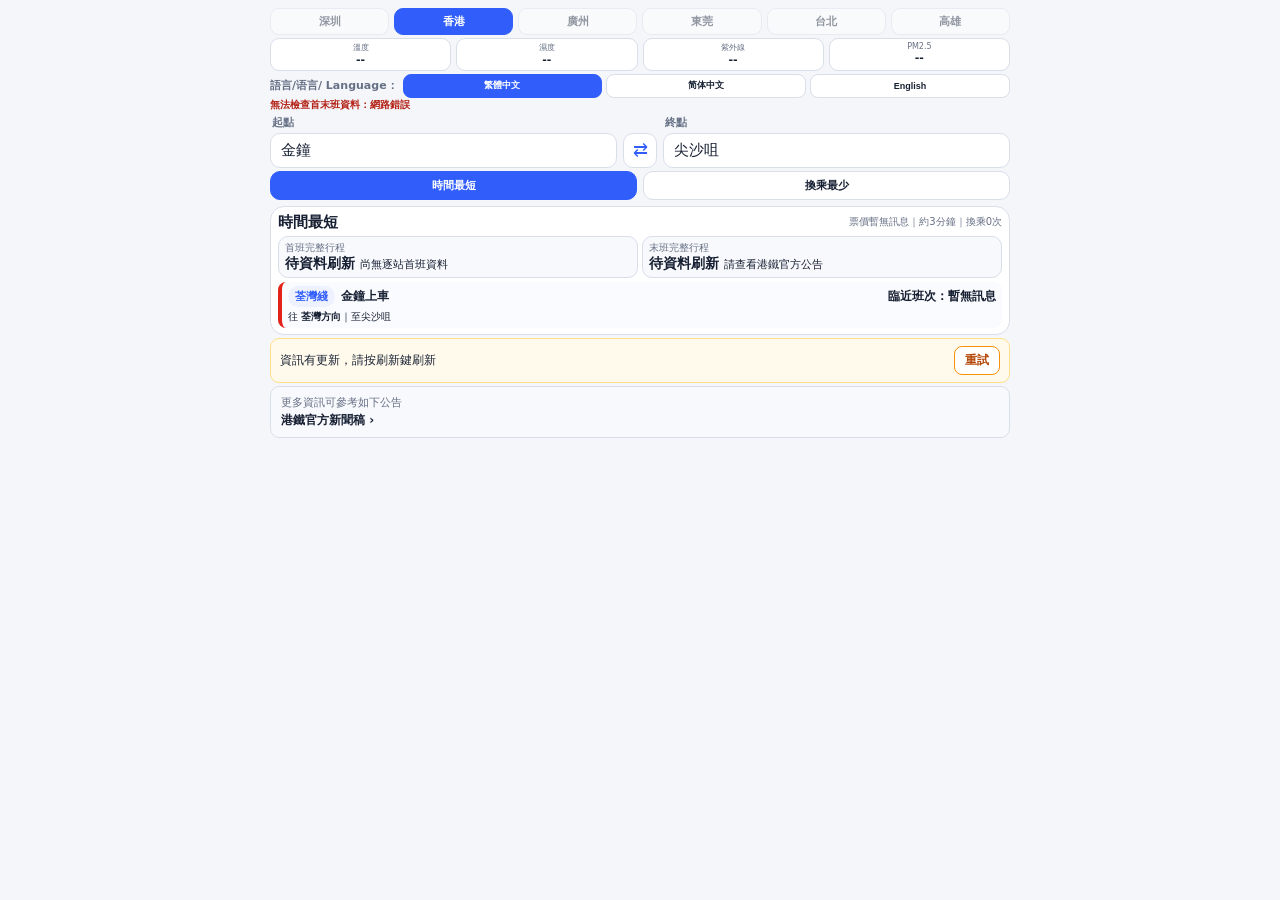
==== commit b9d7e03b: "Add weather information and official fares" ====
--- a/app/src/main/assets/index.html
+++ b/app/src/main/assets/index.html
@@ -6,22 +6,28 @@
 <title>地鐵路線規劃</title>
 <style>
 :root{--bg:#f4f6fa;--card:#fff;--text:#172033;--muted:#667085;--line:#d8deea;--accent:#315efb;--soft:#eef2ff;--danger:#b42318;--ok:#067647}
-*{box-sizing:border-box}html,body{min-height:100%;overflow-x:hidden}body{margin:0;background:var(--bg);color:var(--text);font-family:system-ui,-apple-system,"Noto Sans TC",sans-serif}.app{min-height:100dvh;max-width:760px;margin:auto;padding:calc(8px + env(safe-area-inset-top)) 10px calc(8px + env(safe-area-inset-bottom));display:flex;flex-direction:column;gap:7px}.city-row{display:grid;grid-template-columns:repeat(6,1fr);gap:5px}.city{min-width:0;border:1px solid var(--line);background:var(--card);border-radius:9px;padding:8px 2px;font-size:13px;font-weight:750;color:var(--text)}.city.active{background:var(--accent);border-color:var(--accent);color:#fff}.city.disabled{opacity:.45}.search-row{display:grid;grid-template-columns:1fr 34px 1fr;gap:6px;align-items:end}.field{position:relative;min-width:0}.field label{display:block;font-size:11px;font-weight:750;margin:0 0 3px 2px;color:var(--muted)}input{width:100%;height:39px;border:1px solid var(--line);border-radius:10px;background:var(--card);padding:0 10px;font-size:15px;color:var(--text);outline:none}input:focus{border-color:var(--accent)}.swap{height:39px;width:34px;border:1px solid var(--line);border-radius:10px;background:var(--card);font-size:18px;color:var(--accent)}.suggest{position:absolute;z-index:30;left:0;right:0;top:60px;background:#fff;border:1px solid var(--line);border-radius:10px;max-height:220px;overflow:auto;display:none;box-shadow:0 8px 24px rgba(0,0,0,.12)}.suggest button{display:block;width:100%;border:0;border-bottom:1px solid #eef0f4;background:#fff;text-align:left;padding:9px;font-size:14px}.suggest button:last-child{border-bottom:0}.suggest small{display:block;color:var(--muted);font-size:10px;margin-top:2px} .language-row{display:flex;align-items:center;gap:5px;min-width:0}.language-label{font-size:11px;font-weight:750;color:var(--muted);white-space:nowrap}.language-buttons{display:flex;gap:4px;min-width:0;flex:1}.lang-btn{height:30px;min-width:0;flex:1;border:1px solid var(--line);border-radius:8px;background:var(--card);padding:0 4px;font-size:11px;font-weight:750;color:var(--text);white-space:nowrap}.lang-btn.active{background:var(--accent);border-color:var(--accent);color:#fff}.btn{height:36px;border:1px solid var(--line);border-radius:10px;background:var(--card);font-size:14px;font-weight:750;color:var(--text)}.btn.primary{background:var(--accent);border-color:var(--accent);color:#fff}.workspace{display:flex;flex-direction:column;gap:6px}.tabs{display:grid;grid-template-columns:1fr 1fr;gap:6px}.tab{height:36px}.tab.active{background:var(--accent);border-color:var(--accent);color:#fff}.result{background:var(--card);border:1px solid var(--line);border-radius:14px;padding:10px 12px;display:flex;flex-direction:column;gap:8px}.summary{display:flex;justify-content:space-between;align-items:center;gap:8px}.summary h2{font-size:17px;margin:0}.summary .meta{font-size:12px;color:var(--muted);white-space:nowrap}.times{display:grid;grid-template-columns:1fr 1fr;gap:6px}.timebox{border:1px solid var(--line);border-radius:10px;background:#f8f9fc;padding:7px 9px}.timebox .label{font-size:10px;color:var(--muted)}.timebox strong{font-size:16px;margin-right:5px}.timebox span{font-size:11px}.route{display:flex;flex-direction:column;gap:6px}.leg{border-left:4px solid var(--accent);background:#fafbfe;border-radius:8px;padding:7px 9px}.leg-head{display:flex;align-items:center;gap:6px;flex-wrap:wrap}.badge{background:var(--soft);color:var(--accent);border-radius:999px;padding:3px 7px;font-size:11px;font-weight:800}.leg strong{font-size:14px}.leg p{margin:3px 0 0;font-size:12px}.next-trains{margin-left:auto;font-size:12px;font-weight:750;color:var(--text);white-space:nowrap}.transfer{border:1px solid #cfd7ff;background:var(--soft);border-radius:9px;padding:8px 10px;display:grid;grid-template-columns:minmax(0,1.25fr) .75fr .75fr;align-items:center;gap:8px}.transfer .station{font-size:14px;font-weight:800}.transfer .label{font-size:9px;color:var(--muted)}.transfer .value{font-size:16px;font-weight:850}.status{font-size:10px;color:var(--muted);white-space:nowrap;overflow:hidden;text-overflow:ellipsis}.status.ok{color:var(--ok)}.error{color:var(--danger);font-weight:750}.notice{border:1px solid var(--line);background:#f8f9fc;border-radius:9px;padding:8px 10px;font-size:11px;color:var(--muted)}.update-panel{display:none;border:1px solid #fedf89;background:#fffaeb;border-radius:9px;padding:7px 9px;font-size:12px;align-items:center;justify-content:space-between;gap:8px}.update-panel.visible{display:flex}.refresh-btn{position:relative;z-index:2;border:1px solid #f79009;background:#fff;border-radius:8px;padding:5px 10px;font-size:12px;font-weight:800;color:#b54708;white-space:nowrap;touch-action:manipulation}.refresh-btn:disabled{opacity:.65}.official-link{display:block;border:1px solid var(--line);background:#f8f9fc;border-radius:9px;padding:8px 10px;font-size:11px;color:var(--muted);text-decoration:none}.official-link b{display:block;color:var(--text);font-size:12px;margin-top:2px}.toast{position:fixed;z-index:100;left:50%;bottom:calc(22px + env(safe-area-inset-bottom));transform:translate(-50%,12px);background:#101828;color:#fff;border-radius:999px;padding:9px 16px;font-size:14px;font-weight:800;box-shadow:0 8px 24px rgba(0,0,0,.22);opacity:0;pointer-events:none;transition:opacity .18s ease,transform .18s ease}.toast.visible{opacity:1;transform:translate(-50%,0)}.ad-slot{display:none;width:100%;border:1px solid var(--line);border-radius:14px;overflow:hidden;background:var(--card)}.ad-slot.visible{display:block}.ad-slot img{display:block;width:100%;height:100%;object-fit:cover}
-.app.fit-1{gap:5px}.app.fit-1 .city{padding:6px 1px}.app.fit-1 .lang-btn{height:27px;font-size:10px}.app.fit-1 .tab{height:32px}.app.fit-1 input,.app.fit-1 .swap{height:35px}.app.fit-1 .result{padding:8px 9px;gap:6px}.app.fit-1 .timebox{padding:5px 7px}.app.fit-1 .route{gap:4px}.app.fit-1 .leg{padding:5px 8px}.app.fit-1 .transfer{padding:6px 8px}.app.fit-2{font-size:13px}.app.fit-2 .city{font-size:11px;padding:5px 0}.app.fit-2 .summary h2{font-size:15px}.app.fit-2 .summary .meta{font-size:10px}.app.fit-2 .timebox strong{font-size:14px}.app.fit-2 .leg strong{font-size:12px}.app.fit-2 .leg p{font-size:10px}.app.fit-2 .transfer .station{font-size:12px}.app.fit-2 .transfer .value{font-size:12px}.app.fit-3 .notice{display:none}.app.fit-3{gap:3px}.app.fit-3 .lang-btn{height:24px;font-size:9px}.app.fit-3 .tab{height:29px;font-size:11px}.app.fit-3 .result{padding:6px 7px;gap:4px}.app.fit-3 .times{gap:4px}.app.fit-3 .timebox{padding:4px 6px}.app.fit-3 .leg{padding:4px 6px}.app.fit-3 .transfer{padding:4px 6px;gap:5px}
-@media(max-width:390px){.city{font-size:12px;padding:7px 1px}.app.lang-en .city{font-size:9px}.language-label{font-size:10px}.lang-btn{font-size:10px;padding:0 2px}.result{padding:8px 9px;gap:6px}.summary h2{font-size:16px}.transfer{grid-template-columns:1fr .68fr .78fr}.transfer .station{font-size:13px}.transfer .value{font-size:14px}}
+*{box-sizing:border-box}html,body{min-height:100%;overflow-x:hidden}body{margin:0;background:var(--bg);color:var(--text);font-family:system-ui,-apple-system,"Noto Sans TC",sans-serif}.app{min-height:100dvh;max-width:760px;margin:auto;padding:calc(8px + env(safe-area-inset-top)) 10px calc(8px + env(safe-area-inset-bottom));display:flex;flex-direction:column;gap:7px}.city-row{display:grid;grid-template-columns:repeat(6,1fr);gap:5px}.city{min-width:0;border:1px solid var(--line);background:var(--card);border-radius:9px;padding:8px 2px;font-size:13px;font-weight:750;color:var(--text)}.city.active{background:var(--accent);border-color:var(--accent);color:#fff}.city.disabled{opacity:.45}.weather-row{display:grid;grid-template-columns:repeat(4,1fr);gap:5px}.weather-item{min-width:0;border:1px solid var(--line);background:var(--card);border-radius:9px;padding:6px 5px;text-align:center}.weather-item .label{display:block;font-size:9px;color:var(--muted);white-space:nowrap}.weather-item strong{display:block;margin-top:1px;font-size:14px;line-height:1.15;white-space:nowrap;overflow:hidden;text-overflow:ellipsis}.search-row{display:grid;grid-template-columns:1fr 34px 1fr;gap:6px;align-items:end}.field{position:relative;min-width:0}.field label{display:block;font-size:11px;font-weight:750;margin:0 0 3px 2px;color:var(--muted)}input{width:100%;height:39px;border:1px solid var(--line);border-radius:10px;background:var(--card);padding:0 10px;font-size:15px;color:var(--text);outline:none}input:focus{border-color:var(--accent)}.swap{height:39px;width:34px;border:1px solid var(--line);border-radius:10px;background:var(--card);font-size:18px;color:var(--accent)}.suggest{position:absolute;z-index:30;left:0;right:0;top:60px;background:#fff;border:1px solid var(--line);border-radius:10px;max-height:220px;overflow:auto;display:none;box-shadow:0 8px 24px rgba(0,0,0,.12)}.suggest button{display:block;width:100%;border:0;border-bottom:1px solid #eef0f4;background:#fff;text-align:left;padding:9px;font-size:14px}.suggest button:last-child{border-bottom:0}.suggest small{display:block;color:var(--muted);font-size:10px;margin-top:2px} .language-row{display:flex;align-items:center;gap:5px;min-width:0}.language-label{font-size:11px;font-weight:750;color:var(--muted);white-space:nowrap}.language-buttons{display:flex;gap:4px;min-width:0;flex:1}.lang-btn{height:30px;min-width:0;flex:1;border:1px solid var(--line);border-radius:8px;background:var(--card);padding:0 4px;font-size:11px;font-weight:750;color:var(--text);white-space:nowrap}.lang-btn.active{background:var(--accent);border-color:var(--accent);color:#fff}.btn{height:36px;border:1px solid var(--line);border-radius:10px;background:var(--card);font-size:14px;font-weight:750;color:var(--text)}.btn.primary{background:var(--accent);border-color:var(--accent);color:#fff}.workspace{display:flex;flex-direction:column;gap:6px}.tabs{display:grid;grid-template-columns:1fr 1fr;gap:6px}.tab{height:36px}.tab.active{background:var(--accent);border-color:var(--accent);color:#fff}.result{background:var(--card);border:1px solid var(--line);border-radius:14px;padding:10px 12px;display:flex;flex-direction:column;gap:8px}.summary{display:flex;justify-content:space-between;align-items:center;gap:8px}.summary h2{font-size:17px;margin:0}.summary .meta{font-size:12px;color:var(--muted);white-space:normal;text-align:right}.times{display:grid;grid-template-columns:1fr 1fr;gap:6px}.timebox{border:1px solid var(--line);border-radius:10px;background:#f8f9fc;padding:7px 9px}.timebox .label{font-size:10px;color:var(--muted)}.timebox strong{font-size:16px;margin-right:5px}.timebox span{font-size:11px}.route{display:flex;flex-direction:column;gap:6px}.leg{border-left:4px solid var(--accent);background:#fafbfe;border-radius:8px;padding:7px 9px}.leg-head{display:flex;align-items:center;gap:6px;flex-wrap:wrap}.badge{background:var(--soft);color:var(--accent);border-radius:999px;padding:3px 7px;font-size:11px;font-weight:800}.leg strong{font-size:14px}.leg p{margin:3px 0 0;font-size:12px}.next-trains{margin-left:auto;font-size:12px;font-weight:750;color:var(--text);white-space:nowrap}.transfer{border:1px solid #cfd7ff;background:var(--soft);border-radius:9px;padding:8px 10px;display:grid;grid-template-columns:minmax(0,1.25fr) .75fr .75fr;align-items:center;gap:8px}.transfer .station{font-size:14px;font-weight:800}.transfer .label{font-size:9px;color:var(--muted)}.transfer .value{font-size:16px;font-weight:850}.status{display:none;font-size:10px;color:var(--muted);white-space:nowrap;overflow:hidden;text-overflow:ellipsis}.status.visible{display:block}.status.ok{color:var(--ok)}.error{color:var(--danger);font-weight:750}.notice{border:1px solid var(--line);background:#f8f9fc;border-radius:9px;padding:8px 10px;font-size:11px;color:var(--muted)}.update-panel{display:none;border:1px solid #fedf89;background:#fffaeb;border-radius:9px;padding:7px 9px;font-size:12px;align-items:center;justify-content:space-between;gap:8px}.update-panel.visible{display:flex}.refresh-btn{position:relative;z-index:2;border:1px solid #f79009;background:#fff;border-radius:8px;padding:5px 10px;font-size:12px;font-weight:800;color:#b54708;white-space:nowrap;touch-action:manipulation}.refresh-btn:disabled{opacity:.65}.official-link{display:block;border:1px solid var(--line);background:#f8f9fc;border-radius:9px;padding:8px 10px;font-size:11px;color:var(--muted);text-decoration:none}.official-link b{display:block;color:var(--text);font-size:12px;margin-top:2px}.toast{position:fixed;z-index:100;left:50%;bottom:calc(22px + env(safe-area-inset-bottom));transform:translate(-50%,12px);background:#101828;color:#fff;border-radius:999px;padding:9px 16px;font-size:14px;font-weight:800;box-shadow:0 8px 24px rgba(0,0,0,.22);opacity:0;pointer-events:none;transition:opacity .18s ease,transform .18s ease}.toast.visible{opacity:1;transform:translate(-50%,0)}.ad-slot{display:none;width:100%;border:1px solid var(--line);border-radius:14px;overflow:hidden;background:var(--card)}.ad-slot.visible{display:block}.ad-slot img{display:block;width:100%;height:100%;object-fit:cover}
+.app.fit-1{gap:5px}.app.fit-1 .city{padding:6px 1px}.app.fit-1 .weather-item{padding:4px 3px}.app.fit-1 .weather-item strong{font-size:12px}.app.fit-1 .lang-btn{height:27px;font-size:10px}.app.fit-1 .tab{height:32px}.app.fit-1 input,.app.fit-1 .swap{height:35px}.app.fit-1 .result{padding:8px 9px;gap:6px}.app.fit-1 .timebox{padding:5px 7px}.app.fit-1 .route{gap:4px}.app.fit-1 .leg{padding:5px 8px}.app.fit-1 .transfer{padding:6px 8px}.app.fit-2{font-size:13px}.app.fit-2 .city{font-size:11px;padding:5px 0}.app.fit-2 .weather-item{padding:3px 2px}.app.fit-2 .weather-item .label{font-size:8px}.app.fit-2 .weather-item strong{font-size:11px}.app.fit-2 .summary h2{font-size:15px}.app.fit-2 .summary .meta{font-size:10px}.app.fit-2 .timebox strong{font-size:14px}.app.fit-2 .leg strong{font-size:12px}.app.fit-2 .leg p{font-size:10px}.app.fit-2 .transfer .station{font-size:12px}.app.fit-2 .transfer .value{font-size:12px}.app.fit-3 .notice{display:none}.app.fit-3{gap:3px}.app.fit-3 .lang-btn{height:24px;font-size:9px}.app.fit-3 .tab{height:29px;font-size:11px}.app.fit-3 .result{padding:6px 7px;gap:4px}.app.fit-3 .times{gap:4px}.app.fit-3 .timebox{padding:4px 6px}.app.fit-3 .leg{padding:4px 6px}.app.fit-3 .transfer{padding:4px 6px;gap:5px}
+@media(max-width:390px){.city{font-size:12px;padding:7px 1px}.app.lang-en .city{font-size:9px}.weather-item{padding:5px 2px}.weather-item .label{font-size:8px}.weather-item strong{font-size:12px}.language-label{font-size:10px}.lang-btn{font-size:10px;padding:0 2px}.result{padding:8px 9px;gap:6px}.summary h2{font-size:16px}.transfer{grid-template-columns:1fr .68fr .78fr}.transfer .station{font-size:13px}.transfer .value{font-size:14px}}
 </style>
 </head>
 <body>
 <main class="app">
   <nav id="cityRow" class="city-row" aria-label="選擇城市"></nav>
+  <section id="weatherRow" class="weather-row" aria-label="天氣資訊">
+    <div class="weather-item"><span id="temperatureLabel" class="label">溫度</span><strong id="temperatureValue">--</strong></div>
+    <div class="weather-item"><span id="humidityLabel" class="label">濕度</span><strong id="humidityValue">--</strong></div>
+    <div class="weather-item"><span id="uvLabel" class="label">紫外線</span><strong id="uvValue">--</strong></div>
+    <div class="weather-item"><span id="pm25Label" class="label">PM2.5</span><strong id="pm25Value">--</strong></div>
+  </section>
+  <section>
+    <div class="language-row" aria-label="Language selector"><span class="language-label">語言/语言/ Language：</span><div class="language-buttons"><button id="langTrad" class="lang-btn" type="button">繁體中文</button><button id="langSimp" class="lang-btn" type="button">简体中文</button><button id="langEn" class="lang-btn" type="button">English</button></div></div>
+    <div id="status" class="status" role="status" aria-live="polite"></div>
+  </section>
   <section class="search-row">
     <div class="field"><label id="fromLabel" for="fromInput">起點</label><input id="fromInput" autocomplete="off" placeholder="中文／英文／拼音"><div id="fromList" class="suggest"></div></div>
     <button id="swapBtn" class="swap" aria-label="交換起點終點">⇄</button>
     <div class="field"><label id="toLabel" for="toInput">終點</label><input id="toInput" autocomplete="off" placeholder="中文／英文／拼音"><div id="toList" class="suggest"></div></div>
-  </section>
-  <section>
-    <div class="language-row" aria-label="Language selector"><span class="language-label">語言/语言/ Language：</span><div class="language-buttons"><button id="langTrad" class="lang-btn" type="button">繁體中文</button><button id="langSimp" class="lang-btn" type="button">简体中文</button><button id="langEn" class="lang-btn" type="button">English</button></div></div>
-    <div id="status" class="status">香港真實路網｜行程時間為估算｜步行0.5米／秒＋30秒</div>
   </section>
   <section class="workspace"><div class="tabs"><button id="fastTab" class="btn tab active">時間最短</button><button id="fewTab" class="btn tab">換乘最少</button></div><article id="result" class="result" aria-live="polite"></article></section>
   <section id="updatePanel" class="update-panel"><span id="updateMessage">資訊有更新，請按刷新鍵刷新</span><button id="refreshBtn" class="refresh-btn" type="button">刷新</button></section>
@@ -33,33 +39,33 @@
 const cities=['深圳','香港','廣州','東莞','台北','高雄'];
 const I18N={
  'zh-Hant':{
-  title:'地鐵路線規劃',selectCity:'選擇城市',from:'起點',to:'終點',placeholder:'中文／英文／拼音',swap:'交換起點終點',fast:'時間最短',few:'換乘最少',
+  title:'地鐵路線規劃',selectCity:'選擇城市',weatherInfo:'天氣資訊',temperature:'溫度',humidity:'濕度',uv:'紫外線',pm25:'PM2.5',from:'起點',to:'終點',placeholder:'中文／英文／拼音',swap:'交換起點終點',fast:'時間最短',few:'換乘最少',
   updateAvailable:'資訊有更新，請按刷新鍵刷新',refresh:'刷新',download:'下載',retry:'重試',refreshing:'刷新中…',moreInfo:'更多資訊可參考如下公告',officialNews:'港鐵官方新聞稿 ›',ad:'廣告預留位',refreshed:'已刷新',
-  cityUnavailable:'{city}尚未接入真實資料',noStation:'沒有符合的車站',sameStation:'起點和終點不能相同。',noRoute:'找不到可用路線。',
+  cityUnavailable:'{city}尚未接入真實資料',noStation:'沒有符合的車站',sameStation:'起點和終點不能相同。',noRoute:'找不到可用路線。',calculating:'正在計算路線…',
   firstJourney:'首班完整行程',lastJourney:'末班完整行程',waitingRefresh:'待資料刷新',noFirstData:'尚無逐站首班資料',seeOfficial:'請查看港鐵官方公告',approx:'約 ',inferred:'按逐站時間推算',scheduledOrigin:'始發站表定',arriveBefore:'建議 {time} 前到達月台',
-  summary:'約{minutes}分鐘｜換乘{transfers}次',boardAt:'{station}上車',direction:'往 <b>{terminal}方向</b>｜至{end}',transferTo:'{station}<br>換乘{line}',estimatedDistance:'預計距離',estimatedTime:'預計時間',meter:'米',minute:'分鐘',
+  summary:'約{minutes}分鐘｜換乘{transfers}次',fareLoading:'票價讀取中…',fareValue:'票價 HK${fare}',fareUnavailable:'票價暫無訊息',boardAt:'{station}上車',direction:'往 <b>{terminal}方向</b>｜至{end}',transferTo:'{station}<br>換乘{line}',estimatedDistance:'預計距離',estimatedTime:'預計時間',meter:'米',minute:'分鐘',
   notice:'路線、站名、換乘關係使用港鐵真實路網；目前行車時間按站間估算，首末班由逐站、逐線、逐方向資料推算；始發站顯示表定時間，中途站或換乘行程加「約」，末班並提示提前5分鐘到達月台。',
   nextTrains:'臨近班次：{times}',noInfo:'暫無訊息',baseStatus:'香港真實路網｜行程時間為估算｜步行0.5米／秒＋30秒',stationUnit:'站',recordUnit:'條',
   noServiceHours:'資料沒有 serviceHours',insufficientData:'首末班資料不足',missingDataUrl:'更新清單缺少 dataUrl',badManifest:'更新清單格式錯誤',badData:'資料格式錯誤',networkError:'網路錯誤',timeout:'連線逾時',aborted:'下載已中止',cannotStart:'無法開始下載',
   downloading:'正在下載最新首末班資料…',refreshedStats:'已刷新：{stats}',refreshFailedCached:'刷新失敗，正在使用本機資料 {stats}：{error}',downloadFailed:'首末班資料下載失敗：{error}',checkingCached:'本機首末班資料：{stats}｜正在檢查更新…',checking:'正在檢查首末班資料更新…',updateDetected:'偵測到新版首末班資料｜目前使用本機 {stats}',availableDownload:'首末班資料可下載，請按刷新',latest:'首末班資料已是最新：{stats}',offlineCached:'目前離線或無法檢查更新，繼續使用本機資料 {stats}：{error}',cannotCheck:'無法檢查首末班資料：{error}'
  },
  'zh-Hans':{
-  title:'地铁路线规划',selectCity:'选择城市',from:'起点',to:'终点',placeholder:'中文／英文／拼音',swap:'交换起点终点',fast:'时间最短',few:'换乘最少',
+  title:'地铁路线规划',selectCity:'选择城市',weatherInfo:'天气信息',temperature:'温度',humidity:'湿度',uv:'紫外线',pm25:'PM2.5',from:'起点',to:'终点',placeholder:'中文／英文／拼音',swap:'交换起点终点',fast:'时间最短',few:'换乘最少',
   updateAvailable:'信息有更新，请点击刷新',refresh:'刷新',download:'下载',retry:'重试',refreshing:'刷新中…',moreInfo:'更多信息可参考以下公告',officialNews:'港铁官方新闻稿 ›',ad:'广告预留位',refreshed:'已刷新',
-  cityUnavailable:'{city}尚未接入真实数据',noStation:'没有符合的车站',sameStation:'起点和终点不能相同。',noRoute:'找不到可用路线。',
+  cityUnavailable:'{city}尚未接入真实数据',noStation:'没有符合的车站',sameStation:'起点和终点不能相同。',noRoute:'找不到可用路线。',calculating:'正在计算路线…',
   firstJourney:'首班完整行程',lastJourney:'末班完整行程',waitingRefresh:'待数据刷新',noFirstData:'暂无逐站首班数据',seeOfficial:'请查看港铁官方公告',approx:'约 ',inferred:'按逐站时间推算',scheduledOrigin:'始发站表定',arriveBefore:'建议 {time} 前到达站台',
-  summary:'约{minutes}分钟｜换乘{transfers}次',boardAt:'{station}上车',direction:'往 <b>{terminal}方向</b>｜至{end}',transferTo:'{station}<br>换乘{line}',estimatedDistance:'预计距离',estimatedTime:'预计时间',meter:'米',minute:'分钟',
+  summary:'约{minutes}分钟｜换乘{transfers}次',fareLoading:'票价读取中…',fareValue:'票价 HK${fare}',fareUnavailable:'票价暂无信息',boardAt:'{station}上车',direction:'往 <b>{terminal}方向</b>｜至{end}',transferTo:'{station}<br>换乘{line}',estimatedDistance:'预计距离',estimatedTime:'预计时间',meter:'米',minute:'分钟',
   notice:'路线、站名、换乘关系使用港铁真实路网；目前行车时间按站间估算，首末班由逐站、逐线、逐方向数据推算；始发站显示表定时间，中途站或换乘行程加“约”，末班并提示提前5分钟到达站台。',
   nextTrains:'临近班次：{times}',noInfo:'暂无信息',baseStatus:'香港真实路网｜行程时间为估算｜步行0.5米／秒＋30秒',stationUnit:'站',recordUnit:'条',
   noServiceHours:'数据没有 serviceHours',insufficientData:'首末班数据不足',missingDataUrl:'更新清单缺少 dataUrl',badManifest:'更新清单格式错误',badData:'数据格式错误',networkError:'网络错误',timeout:'连接超时',aborted:'下载已中止',cannotStart:'无法开始下载',
   downloading:'正在下载最新首末班数据…',refreshedStats:'已刷新：{stats}',refreshFailedCached:'刷新失败，正在使用本机数据 {stats}：{error}',downloadFailed:'首末班数据下载失败：{error}',checkingCached:'本机首末班数据：{stats}｜正在检查更新…',checking:'正在检查首末班数据更新…',updateDetected:'检测到新版首末班数据｜目前使用本机 {stats}',availableDownload:'首末班数据可下载，请点击刷新',latest:'首末班数据已是最新：{stats}',offlineCached:'目前离线或无法检查更新，继续使用本机数据 {stats}：{error}',cannotCheck:'无法检查首末班数据：{error}'
  },
  en:{
-  title:'Metro Route Planner',selectCity:'Select city',from:'From',to:'To',placeholder:'Chinese / English / Pinyin',swap:'Swap origin and destination',fast:'Fastest',few:'Fewest transfers',
+  title:'Metro Route Planner',selectCity:'Select city',weatherInfo:'Weather information',temperature:'Temperature',humidity:'Humidity',uv:'UV index',pm25:'PM2.5',from:'From',to:'To',placeholder:'Chinese / English / Pinyin',swap:'Swap origin and destination',fast:'Fastest',few:'Fewest transfers',
   updateAvailable:'New information is available. Tap Refresh.',refresh:'Refresh',download:'Download',retry:'Retry',refreshing:'Refreshing…',moreInfo:'More information is available in this notice',officialNews:'MTR official press releases ›',ad:'Reserved ad space',refreshed:'Refreshed',
-  cityUnavailable:'Live data for {city} is not available yet',noStation:'No matching station',sameStation:'Origin and destination cannot be the same.',noRoute:'No available route was found.',
+  cityUnavailable:'Live data for {city} is not available yet',noStation:'No matching station',sameStation:'Origin and destination cannot be the same.',noRoute:'No available route was found.',calculating:'Calculating route…',
   firstJourney:'Earliest complete journey',lastJourney:'Latest complete journey',waitingRefresh:'Awaiting data refresh',noFirstData:'No station-level first-train data',seeOfficial:'Check the MTR official notice',approx:'Approx. ',inferred:'Estimated from station data',scheduledOrigin:'Scheduled at origin',arriveBefore:'Arrive at the platform before {time}',
-  summary:'Approx. {minutes} min | {transfers} transfer(s)',boardAt:'Board at {station}',direction:'Towards <b>{terminal}</b> | To {end}',transferTo:'{station}<br>Transfer to {line}',estimatedDistance:'Estimated distance',estimatedTime:'Estimated time',meter:'m',minute:'min',
+  summary:'Approx. {minutes} min | {transfers} transfer(s)',fareLoading:'Fare loading…',fareValue:'Fare HK${fare}',fareUnavailable:'Fare unavailable',boardAt:'Board at {station}',direction:'Towards <b>{terminal}</b> | To {end}',transferTo:'{station}<br>Transfer to {line}',estimatedDistance:'Estimated distance',estimatedTime:'Estimated time',meter:'m',minute:'min',
   notice:'Routes, station names and interchange relationships use the real MTR network. Journey times are currently estimated by station intervals. First and last complete journeys are derived from station-, line- and direction-level data. Origin terminals show scheduled times; intermediate or interchange journeys are marked as approximate. Arrive at the platform 5 minutes before the last train.',
   nextTrains:'Upcoming trains: {times}',noInfo:'No information',baseStatus:'Hong Kong MTR network | Estimated journey times | Walking 0.5 m/s + 30 s',stationUnit:' stations',recordUnit:' records',
   noServiceHours:'The data has no serviceHours',insufficientData:'Insufficient first/last train data',missingDataUrl:'The update manifest has no dataUrl',badManifest:'Invalid update manifest',badData:'Invalid data format',networkError:'Network error',timeout:'Connection timed out',aborted:'Download cancelled',cannotStart:'Unable to start download',
@@ -107,7 +113,7 @@
 add(key('EAL','FOT'),key('EAL','UNI'),4);add(key('EAL','UNI'),key('EAL','FOT'),4);add(key('EAL','FOT'),key('EAL','RAC'),3);add(key('EAL','RAC'),key('EAL','FOT'),3);add(key('EAL','SHS'),key('EAL','LMC'),6);add(key('EAL','LMC'),key('EAL','SHS'),6);add(key('TKL','TKO'),key('TKL','HAH'),3);add(key('TKL','HAH'),key('TKL','TKO'),3);add(key('TKL','TKO'),key('TKL','LHP'),5);add(key('TKL','LHP'),key('TKL','TKO'),5);
 stationMap.forEach(s=>{if(s.lines.length>1)for(let i=0;i<s.lines.length;i++)for(let j=i+1;j<s.lines.length;j++){const d=transferMeters[s.code]||180,t=d/.5/60+.5;add(key(s.lines[i],s.code),key(s.lines[j],s.code),t,'transfer',{distance:d,station:s.code});add(key(s.lines[j],s.code),key(s.lines[i],s.code),t,'transfer',{distance:d,station:s.code})}});
 let city='香港',from='ADM',to='TST',plan='fast',lastRoute=null;const $=id=>document.getElementById(id);const norm=s=>(s||'').toLowerCase().replace(/\s+/g,'').replace(/站$/,'');const hit=(o,q)=>{q=norm(q);return !q||norm(o.name).includes(q)||norm(o.simp).includes(q)||norm(o.en).includes(q)||o.py.includes(q)||o.ini.includes(q)||o.code.toLowerCase().includes(q)};const exactHit=(o,q)=>{q=norm(q);return q&&[o.name,o.simp,o.en,o.py,o.ini,o.code].some(v=>norm(v)===q)};
-function renderCities(){const row=$('cityRow');row.innerHTML='';cities.forEach(n=>{const b=document.createElement('button');b.className='city '+(n===city?'active':'')+(n!=='香港'?' disabled':'');b.textContent=cityDisplay(n);b.onclick=()=>{if(n!=='香港'){$('status').className='status';$('status').textContent=tr('cityUnavailable',{city:cityDisplay(n)});return}city=n;renderCities()};row.appendChild(b)})}
+function renderCities(){const row=$('cityRow');row.innerHTML='';cities.forEach(n=>{const b=document.createElement('button');b.className='city '+(n===city?'active':'')+(n!=='香港'?' disabled':'');b.textContent=cityDisplay(n);b.onclick=()=>{if(n!=='香港'){showStatus(tr('cityUnavailable',{city:cityDisplay(n)}),'',2500);return}city=n;renderCities()};row.appendChild(b)})}
 function picker(input,list,choose){let exactTimer=null;const find=()=>stations.filter(x=>hit(x,input.value)).slice(0,30);const show=()=>{list.innerHTML='';const found=find();if(!found.length){const d=document.createElement('div');d.style.padding='10px';d.style.fontSize='12px';d.textContent=tr('noStation');list.appendChild(d)}found.forEach(x=>{const b=document.createElement('button'),primary=stationDisplay(x.code),secondary=appLang==='en'?x.name:x.en;b.innerHTML='<b>'+primary+(secondary?' '+secondary:'')+'</b><small>'+x.py+' · '+x.code+' · '+x.lines.map(lineDisplay).join('／')+'</small>';b.onclick=()=>{clearTimeout(exactTimer);choose(x.code);list.style.display='none'};list.appendChild(b)});list.style.display='block'};const chooseExact=()=>{const exact=stations.filter(x=>exactHit(x,input.value));if(exact.length===1){choose(exact[0].code);list.style.display='none';return true}return false};input.onfocus=show;input.oninput=()=>{show();clearTimeout(exactTimer);exactTimer=setTimeout(chooseExact,280)};input.onkeydown=e=>{if(e.key==='Enter'){e.preventDefault();if(!chooseExact()){const first=find()[0];if(first){choose(first.code);list.style.display='none'}}}}}
 picker($('fromInput'),$('fromList'),x=>{from=x;sync()});picker($('toInput'),$('toList'),x=>{to=x;sync()});
 function route(mode){const starts=stationMap.get(from).lines.map(l=>key(l,from)),targets=new Set(stationMap.get(to).lines.map(l=>key(l,to)));const dist=new Map(),prev=new Map(),q=[];starts.forEach(s=>{dist.set(s,{time:0,tr:0});q.push(s)});while(q.length){q.sort((a,b)=>cmp(dist.get(a),dist.get(b),mode));const u=q.shift(),du=dist.get(u);if(targets.has(u))return build(u,prev,du);for(const e of graph.get(u)||[]){const nd={time:du.time+e.time,tr:du.tr+(e.kind==='transfer'?1:0)},old=dist.get(e.to);if(!old||cmp(nd,old,mode)<0){dist.set(e.to,nd);prev.set(e.to,{from:u,e});if(!q.includes(e.to))q.push(e.to)}}}return null}
@@ -122,6 +128,15 @@
 function serviceRecord(leg){if(!leg)return null;const byLine=serviceHours?.[leg.start]?.[leg.line];if(!byLine)return null;const terminalCode=directionTerminalCode(leg.line,leg.start,leg.end);if(byLine[terminalCode])return byLine[terminalCode];const arr=L[leg.line].stations.map(x=>x[0]),i=arr.indexOf(leg.start),j=arr.indexOf(leg.end),dir=Math.sign(j-i);const candidates=Object.entries(byLine).filter(([dest,rec])=>{const k=arr.indexOf(dest);return rec&&k>=0&&Math.sign(k-i)===dir&&(dir>0?k>=j:k<=j)}).map(([,rec])=>rec);if(!candidates.length)return null;let first=null,last=null;for(const rec of candidates){const f=parseClock(rec.first),l=parseClock(rec.last);if(f!=null&&(first==null||f<first))first=f;if(l!=null){const x=l<360?l+1440:l;if(last==null||x>last)last=x}}return first==null||last==null?null:{first:formatClock(first),last:formatClock(last)}}
 function estimateJourneyWindow(parts){const legs=parts.filter(x=>x.type==='leg');if(!legs.length)return null;let elapsed=0,earliest=-Infinity,latest=Infinity,missing=false;for(let i=0;i<parts.length;i++){const p=parts[i];if(p.type==='leg'){const rec=serviceRecord(p),f=rec&&parseClock(rec.first),l=rec&&parseClock(rec.last);if(f==null||l==null){missing=true;break}let last=l;if(last<360)last+=1440;earliest=Math.max(earliest,f-elapsed);latest=Math.min(latest,last-elapsed);const arr=L[p.line].stations.map(x=>x[0]),a=arr.indexOf(p.start),b=arr.indexOf(p.end);elapsed+=Math.abs(b-a)*(p.line==='AEL'?5:p.line==='SIL'?4:2.5)}else elapsed+=p.time}if(missing||!Number.isFinite(earliest)||!Number.isFinite(latest)||latest<earliest)return null;return {first:formatClock(earliest),last:formatClock(latest),estimated:parts.some(x=>x.type==='transfer')||!isOriginTerminal(parts)}}
 function timeBoxes(parts){const rec=estimateJourneyWindow(parts);if(!rec){return `<div class="timebox"><div class="label">${tr('firstJourney')}</div><strong>${tr('waitingRefresh')}</strong><span>${tr('noFirstData')}</span></div><div class="timebox"><div class="label">${tr('lastJourney')}</div><strong>${tr('waitingRefresh')}</strong><span>${tr('seeOfficial')}</span></div>`}const prefix=rec.estimated?tr('approx'):'';const advised=minusMinutes(rec.last,5);return `<div class="timebox"><div class="label">${tr('firstJourney')}</div><strong>${prefix}${rec.first}</strong><span>${rec.estimated?tr('inferred'):tr('scheduledOrigin')}</span></div><div class="timebox"><div class="label">${tr('lastJourney')}</div><strong>${prefix}${rec.last}</strong><span>${tr('arriveBefore',{time:advised})}</span></div>`}
+const weatherState={temperature:'--',humidity:'--',uv:'--',pm25:'--'};let weatherRequestId=0,weatherRefreshTimer=null;
+function renderWeather(){const fmt=(key,value,unit='')=>value&&value!=='--'?String(value)+unit:'--';$('weatherRow').setAttribute('aria-label',tr('weatherInfo'));$('temperatureLabel').textContent=tr('temperature');$('humidityLabel').textContent=tr('humidity');$('uvLabel').textContent=tr('uv');$('pm25Label').textContent=tr('pm25');$('temperatureValue').textContent=fmt('temperature',weatherState.temperature,'°C');$('humidityValue').textContent=fmt('humidity',weatherState.humidity,'%');$('uvValue').textContent=fmt('uv',weatherState.uv);$('pm25Value').textContent=fmt('pm25',weatherState.pm25,' µg/m³')}
+window.__nativeWeatherResolve=function(id,ok,payload){if(String(id)!==String(weatherRequestId))return;if(ok){try{const data=JSON.parse(payload||'{}');weatherState.temperature=data.temperature??'--';weatherState.humidity=data.humidity??'--';weatherState.uv=data.uv??'--';weatherState.pm25=data.pm25??'--'}catch(e){}}renderWeather();requestAnimationFrame(fitViewport)};
+function loadWeather(){const id=String(++weatherRequestId);try{if(window.AndroidData&&typeof window.AndroidData.fetchWeather==='function'){window.AndroidData.fetchWeather(id);return}}catch(e){}renderWeather()}
+function scheduleWeatherRefresh(){if(weatherRefreshTimer!==null)clearInterval(weatherRefreshTimer);weatherRefreshTimer=setInterval(()=>{if(document.visibilityState==='visible')loadWeather()},600000)}
+const fareCache=new Map();let fareRequestId=0;
+function fareCacheKey(a,b){return [a,b].sort().join('|')}
+window.__nativeFareResolve=function(id,ok,value){if(String(id)!==String(fareRequestId))return;const el=$('fareInfo');if(!el)return;if(ok&&value){fareCache.set(fareCacheKey(from,to),String(value));el.textContent=tr('fareValue',{fare:value})}else el.textContent=tr('fareUnavailable');requestAnimationFrame(fitViewport)};
+function loadFare(){const el=$('fareInfo');if(!el)return;const cacheKey=fareCacheKey(from,to),cached=fareCache.get(cacheKey);if(cached){el.textContent=tr('fareValue',{fare:cached});return}el.textContent=tr('fareLoading');const id=String(++fareRequestId);try{if(window.AndroidData&&typeof window.AndroidData.fetchFare==='function'){window.AndroidData.fetchFare(english[from]||'',english[to]||'',id);return}}catch(e){}el.textContent=tr('fareUnavailable')}
 const NEXT_TRAIN_URL='https://rt.data.gov.hk/v1/transport/mtr/getSchedule.php';
 const NEXT_TRAIN_UP_TERMINALS={AEL:new Set(['AIR','AWE']),TCL:new Set(['TUC']),TML:new Set(['TUM']),TKL:new Set(['POA','LHP']),EAL:new Set(['LMC','LOW','SHS','TAP','RAC','FOT','SHT']),SIL:new Set(['SOH']),TWL:new Set(['TSW']),ISL:new Set(['CHW']),KTL:new Set(['TIK']),DRL:new Set(['SUN'])};
 const EAL_FOT_LOW=['ADM','EXC','HUH','MKK','KOT','TAW','SHT','FOT','UNI','TAP','TWO','FAN','SHS','LOW'];
@@ -143,25 +158,29 @@
 function stopNextTrainRefresh(){activeFirstLeg=null;clearNextTrainRefreshTimer();nextTrainRequestId++}
 function leg(p,isFirst){return `<div class="leg" style="border-left-color:${L[p.line].color}"><div class="leg-head"><span class="badge">${lineDisplay(p.line)}</span><strong>${tr('boardAt',{station:stationDisplay(p.start)})}</strong>${isFirst?'<span id="nextTrainInfo" class="next-trains">'+tr('nextTrains',{times:tr('noInfo')})+'</span>':''}</div><p>${tr('direction',{terminal:terminal(p.line,p.start,p.end),end:stationDisplay(p.end)})}</p></div>`}
 function transfer(p,nextLine){return `<div class="transfer"><div class="station">${tr('transferTo',{station:stationDisplay(p.station),line:nextLine?lineDisplay(nextLine):''})}</div><div><div class="label">${tr('estimatedDistance')}</div><div class="value">${p.distance}${tr('meter')}</div></div><div><div class="label">${tr('estimatedTime')}</div><div class="value">${Math.ceil(p.time)}${tr('minute')}</div></div></div>`}
-function render(){renderCities();$('fromInput').value=stationDisplay(from);$('toInput').value=stationDisplay(to);const fast=plan==='fast';$('fastTab').classList.toggle('active',fast);$('fewTab').classList.toggle('active',!fast);if(from===to){stopNextTrainRefresh();$('result').innerHTML='<div class="error">'+tr('sameStation')+'</div>';return}const r=route(plan);lastRoute=r;if(!r){stopNextTrainRefresh();$('result').innerHTML='<div class="error">'+tr('noRoute')+'</div>';return}const parts=summarize(r);let routeHtml='',firstLeg=null;parts.forEach((p,i)=>{if(p.type==='leg'){const isFirst=!firstLeg;if(isFirst)firstLeg=p;routeHtml+=leg(p,isFirst)}else{const nx=parts.slice(i+1).find(x=>x.type==='leg');routeHtml+=transfer(p,nx&&nx.line)}});$('result').innerHTML=`<div class="summary"><h2>${fast?tr('fast'):tr('few')}</h2><div class="meta">${tr('summary',{minutes:Math.ceil(r.cost.time),transfers:r.cost.tr})}</div></div><div class="times">${timeBoxes(parts)}</div><div class="route">${routeHtml}</div><div class="notice">${tr('notice')}</div>`;startNextTrainRefresh(firstLeg)}
-function fitViewport(){const app=document.querySelector('.app'),ad=$('adSlot');ad.classList.remove('visible');ad.style.height='0px';app.classList.remove('fit-1','fit-2','fit-3');const limit=window.innerHeight-2;if(app.scrollHeight>limit)app.classList.add('fit-1');if(app.scrollHeight>limit)app.classList.add('fit-2');if(app.scrollHeight>limit)app.classList.add('fit-3');requestAnimationFrame(()=>{const free=Math.floor(limit-app.scrollHeight);if(free>=100){ad.style.height=Math.min(150,Math.max(85,free-7))+'px';ad.classList.add('visible')}})}function sync(){render();requestAnimationFrame(fitViewport)}
-function applyStaticLanguage(){document.documentElement.lang=appLang;document.title=tr('title');const app=document.querySelector('.app');app.classList.toggle('lang-en',appLang==='en');$('cityRow').setAttribute('aria-label',tr('selectCity'));$('fromLabel').textContent=tr('from');$('toLabel').textContent=tr('to');$('fromInput').placeholder=tr('placeholder');$('toInput').placeholder=tr('placeholder');$('swapBtn').setAttribute('aria-label',tr('swap'));$('fastTab').textContent=tr('fast');$('fewTab').textContent=tr('few');$('updateMessage').textContent=tr('updateAvailable');$('officialLead').textContent=tr('moreInfo');$('officialTitle').textContent=tr('officialNews');$('adSlot').setAttribute('aria-label',tr('ad'));$('adImage').alt=tr('ad');$('toast').textContent=tr('refreshed');$('langTrad').classList.toggle('active',appLang==='zh-Hant');$('langSimp').classList.toggle('active',appLang==='zh-Hans');$('langEn').classList.toggle('active',appLang==='en')}
-function setLanguage(lang){if(!['zh-Hant','zh-Hans','en'].includes(lang)||lang===appLang)return;appLang=lang;try{localStorage.setItem('metroLanguage',lang)}catch(e){}nextTrainCache.clear();applyStaticLanguage();sync();if(refreshInProgress){$('refreshBtn').textContent=tr('refreshing');$('status').className='status';$('status').textContent=tr('downloading')}else checkForUpdate()}
+function render(){renderCities();$('fromInput').value=stationDisplay(from);$('toInput').value=stationDisplay(to);const fast=plan==='fast';$('fastTab').classList.toggle('active',fast);$('fewTab').classList.toggle('active',!fast);if(from===to){stopNextTrainRefresh();$('result').innerHTML='<div class="error">'+tr('sameStation')+'</div>';return}const r=route(plan);lastRoute=r;if(!r){stopNextTrainRefresh();$('result').innerHTML='<div class="error">'+tr('noRoute')+'</div>';return}const parts=summarize(r);let routeHtml='',firstLeg=null;parts.forEach((p,i)=>{if(p.type==='leg'){const isFirst=!firstLeg;if(isFirst)firstLeg=p;routeHtml+=leg(p,isFirst)}else{const nx=parts.slice(i+1).find(x=>x.type==='leg');routeHtml+=transfer(p,nx&&nx.line)}});$('result').innerHTML=`<div class="summary"><h2>${fast?tr('fast'):tr('few')}</h2><div class="meta"><span id="fareInfo">${tr('fareLoading')}</span>｜${tr('summary',{minutes:Math.ceil(r.cost.time),transfers:r.cost.tr})}</div></div><div class="times">${timeBoxes(parts)}</div><div class="route">${routeHtml}</div><div class="notice">${tr('notice')}</div>`;loadFare();startNextTrainRefresh(firstLeg)}
+function fitViewport(){const app=document.querySelector('.app'),ad=$('adSlot');ad.classList.remove('visible');ad.style.height='0px';app.classList.remove('fit-1','fit-2','fit-3');const limit=window.innerHeight-2;if(app.scrollHeight>limit)app.classList.add('fit-1');if(app.scrollHeight>limit)app.classList.add('fit-2');if(app.scrollHeight>limit)app.classList.add('fit-3');requestAnimationFrame(()=>{const free=Math.floor(limit-app.scrollHeight);if(free>=100){ad.style.height=Math.min(150,Math.max(85,free-7))+'px';ad.classList.add('visible')}})}
+let routeRenderToken=0,statusTimer=null;
+function showStatus(text,kind='',autoHideMs=0){const s=$('status');clearTimeout(statusTimer);s.className='status visible'+(kind?' '+kind:'');s.textContent=text||'';if(autoHideMs>0)statusTimer=setTimeout(hideStatus,autoHideMs);requestAnimationFrame(fitViewport)}
+function hideStatus(){clearTimeout(statusTimer);const s=$('status');s.className='status';s.textContent='';requestAnimationFrame(fitViewport)}
+function sync(showCalculating=true){const token=++routeRenderToken;if(showCalculating)showStatus(tr('calculating'));requestAnimationFrame(()=>{if(token!==routeRenderToken)return;render();requestAnimationFrame(()=>{fitViewport();if(showCalculating&&token===routeRenderToken&&!refreshInProgress)hideStatus()})})}
+function applyStaticLanguage(){document.documentElement.lang=appLang;document.title=tr('title');const app=document.querySelector('.app');app.classList.toggle('lang-en',appLang==='en');$('cityRow').setAttribute('aria-label',tr('selectCity'));renderWeather();$('fromLabel').textContent=tr('from');$('toLabel').textContent=tr('to');$('fromInput').placeholder=tr('placeholder');$('toInput').placeholder=tr('placeholder');$('swapBtn').setAttribute('aria-label',tr('swap'));$('fastTab').textContent=tr('fast');$('fewTab').textContent=tr('few');$('updateMessage').textContent=tr('updateAvailable');$('officialLead').textContent=tr('moreInfo');$('officialTitle').textContent=tr('officialNews');$('adSlot').setAttribute('aria-label',tr('ad'));$('adImage').alt=tr('ad');$('toast').textContent=tr('refreshed');$('langTrad').classList.toggle('active',appLang==='zh-Hant');$('langSimp').classList.toggle('active',appLang==='zh-Hans');$('langEn').classList.toggle('active',appLang==='en')}
+function setLanguage(lang){if(!['zh-Hant','zh-Hans','en'].includes(lang)||lang===appLang)return;appLang=lang;try{localStorage.setItem('metroLanguage',lang)}catch(e){}nextTrainCache.clear();applyStaticLanguage();sync(false);if(refreshInProgress){$('refreshBtn').textContent=tr('refreshing');showStatus(tr('downloading'))}else{hideStatus();checkForUpdate()}}
 const UPDATE_MANIFEST_URL='https://raw.githubusercontent.com/danwo1415/metro-data-public/main/version.json';
 let pendingManifest=null,refreshInProgress=false,toastTimer=null;
 function fetchJson(url,timeoutMs=15000){return new Promise((resolve,reject)=>{const x=new XMLHttpRequest(),full=url+(url.includes('?')?'&':'?')+'t='+Date.now();let settled=false;const finish=(fn,value)=>{if(settled)return;settled=true;fn(value)};x.open('GET',full,true);x.timeout=timeoutMs;x.onload=()=>{if(x.status<200||x.status>=300){finish(reject,new Error('HTTP '+x.status));return}try{finish(resolve,JSON.parse(x.responseText))}catch(e){finish(reject,new Error(tr('badData')))}};x.onerror=()=>finish(reject,new Error(tr('networkError')));x.ontimeout=()=>finish(reject,new Error(tr('timeout')));x.onabort=()=>finish(reject,new Error(tr('aborted')));try{x.send()}catch(e){finish(reject,new Error(tr('cannotStart')))}})}
 function showToast(text){const t=$('toast');t.textContent=text;t.classList.add('visible');clearTimeout(toastTimer);toastTimer=setTimeout(()=>t.classList.remove('visible'),2200)}
 function hourStats(hours){let stations=0,records=0;for(const lines of Object.values(hours||{})){if(!lines||typeof lines!=='object')continue;stations++;for(const dirs of Object.values(lines||{}))records+=Object.keys(dirs||{}).length}return {stations,records}}
-function applyServiceData(d,version,persist=true){if(!d||!d.serviceHours)throw new Error(tr('noServiceHours'));const stats=hourStats(d.serviceHours);if(stats.stations<10||stats.records<20)throw new Error(tr('insufficientData'));serviceHours=d.serviceHours;if(persist){try{localStorage.setItem('metroDataOverride',JSON.stringify(d));localStorage.setItem('metroDataVersion',version||d.version||'updated')}catch(e){/* in-memory data remains usable */}}$('updatePanel').classList.remove('visible');sync();return stats}
-async function loadLatestServiceData(ev){if(ev){ev.preventDefault();ev.stopPropagation()}if(refreshInProgress)return false;refreshInProgress=true;const b=$('refreshBtn');let succeeded=false;b.disabled=true;b.textContent=tr('refreshing');$('status').className='status';$('status').textContent=tr('downloading');requestAnimationFrame(fitViewport);try{const m=pendingManifest||await fetchJson(UPDATE_MANIFEST_URL);if(!m||!m.dataUrl)throw new Error(tr('missingDataUrl'));const d=await fetchJson(m.dataUrl);const stats=applyServiceData(d,m.version,true);pendingManifest=null;succeeded=true;$('status').className='status ok';$('status').textContent=tr('refreshedStats',{stats:statsText(stats)});showToast(tr('refreshed'))}catch(e){const cached=hourStats(serviceHours),error=e&&e.message?e.message:tr('networkError');$('updatePanel').classList.add('visible');$('status').className='status error';$('status').textContent=cached.records?tr('refreshFailedCached',{stats:statsText(cached),error}):tr('downloadFailed',{error})}finally{refreshInProgress=false;b.disabled=false;b.textContent=succeeded?tr('refresh'):tr('retry');requestAnimationFrame(fitViewport)}return false}
-async function checkForUpdate(){const b=$('refreshBtn'),cached=hourStats(serviceHours);if(cached.records){$('status').className='status ok';$('status').textContent=tr('checkingCached',{stats:statsText(cached)})}else{$('status').className='status';$('status').textContent=tr('checking')}try{const m=await fetchJson(UPDATE_MANIFEST_URL);if(!m||!m.version||!m.dataUrl)throw new Error(tr('badManifest'));let localVersion='';try{localVersion=localStorage.getItem('metroDataVersion')||((savedData&&savedData.version)||'')}catch(e){}const needsUpdate=!cached.records||localVersion!==m.version;if(needsUpdate){pendingManifest=m;$('updatePanel').classList.add('visible');b.disabled=false;b.textContent=cached.records?tr('refresh'):tr('download');$('status').className='status';$('status').textContent=cached.records?tr('updateDetected',{stats:statsText(cached)}):tr('availableDownload')}else{pendingManifest=null;$('updatePanel').classList.remove('visible');$('status').className='status ok';$('status').textContent=tr('latest',{stats:statsText(cached)})}requestAnimationFrame(fitViewport)}catch(e){const error=e&&e.message?e.message:tr('networkError');b.disabled=false;b.textContent=tr('retry');$('updatePanel').classList.add('visible');$('status').className=cached.records?'status':'status error';$('status').textContent=cached.records?tr('offlineCached',{stats:statsText(cached),error}):tr('cannotCheck',{error});requestAnimationFrame(fitViewport)}}
+function applyServiceData(d,version,persist=true){if(!d||!d.serviceHours)throw new Error(tr('noServiceHours'));const stats=hourStats(d.serviceHours);if(stats.stations<10||stats.records<20)throw new Error(tr('insufficientData'));serviceHours=d.serviceHours;if(persist){try{localStorage.setItem('metroDataOverride',JSON.stringify(d));localStorage.setItem('metroDataVersion',version||d.version||'updated')}catch(e){/* in-memory data remains usable */}}$('updatePanel').classList.remove('visible');sync(false);return stats}
+async function loadLatestServiceData(ev){if(ev){ev.preventDefault();ev.stopPropagation()}if(refreshInProgress)return false;refreshInProgress=true;const b=$('refreshBtn');let succeeded=false;b.disabled=true;b.textContent=tr('refreshing');showStatus(tr('downloading'));try{const m=pendingManifest||await fetchJson(UPDATE_MANIFEST_URL);if(!m||!m.dataUrl)throw new Error(tr('missingDataUrl'));const d=await fetchJson(m.dataUrl);applyServiceData(d,m.version,true);pendingManifest=null;succeeded=true;hideStatus();showToast(tr('refreshed'))}catch(e){const cached=hourStats(serviceHours),error=e&&e.message?e.message:tr('networkError');$('updatePanel').classList.add('visible');showStatus(cached.records?tr('refreshFailedCached',{stats:statsText(cached),error}):tr('downloadFailed',{error}),'error',5000)}finally{refreshInProgress=false;b.disabled=false;b.textContent=succeeded?tr('refresh'):tr('retry');requestAnimationFrame(fitViewport)}return false}
+async function checkForUpdate(){const b=$('refreshBtn'),cached=hourStats(serviceHours);try{const m=await fetchJson(UPDATE_MANIFEST_URL);if(!m||!m.version||!m.dataUrl)throw new Error(tr('badManifest'));let localVersion='';try{localVersion=localStorage.getItem('metroDataVersion')||((savedData&&savedData.version)||'')}catch(e){}const needsUpdate=!cached.records||localVersion!==m.version;if(needsUpdate){pendingManifest=m;$('updatePanel').classList.add('visible');b.disabled=false;b.textContent=cached.records?tr('refresh'):tr('download')}else{pendingManifest=null;$('updatePanel').classList.remove('visible');hideStatus()}requestAnimationFrame(fitViewport)}catch(e){const error=e&&e.message?e.message:tr('networkError');b.disabled=false;b.textContent=tr('retry');if(!cached.records){$('updatePanel').classList.add('visible');showStatus(tr('cannotCheck',{error}),'error',5000)}else{hideStatus()}requestAnimationFrame(fitViewport)}}
 function openOfficialNews(ev){if(ev){ev.preventDefault();ev.stopPropagation()}try{if(window.AndroidApp&&typeof window.AndroidApp.openOfficialNews==='function'){window.AndroidApp.openOfficialNews();return false}}catch(e){}return false}
-document.addEventListener('visibilitychange',()=>{if(document.visibilityState==='visible'){if(activeFirstLeg){loadNextTrains(activeFirstLeg,true);scheduleNextTrainRefresh()}}else clearNextTrainRefreshTimer()});
+document.addEventListener('visibilitychange',()=>{if(document.visibilityState==='visible'){loadWeather();if(activeFirstLeg){loadNextTrains(activeFirstLeg,true);scheduleNextTrainRefresh()}}else clearNextTrainRefreshTimer()});
 window.addEventListener('pagehide',clearNextTrainRefreshTimer);
 $('refreshBtn').addEventListener('pointerdown',e=>e.stopPropagation());
 $('refreshBtn').onclick=loadLatestServiceData;
 $('officialLink').onclick=openOfficialNews;
-$('swapBtn').onclick=()=>{const t=from;from=to;to=t;sync()};$('fastTab').onclick=()=>{plan='fast';sync()};$('fewTab').onclick=()=>{plan='few';sync()};$('langTrad').onclick=()=>setLanguage('zh-Hant');$('langSimp').onclick=()=>setLanguage('zh-Hans');$('langEn').onclick=()=>setLanguage('en');window.addEventListener('resize',()=>requestAnimationFrame(fitViewport));document.addEventListener('click',e=>{['from','to'].forEach(p=>{if(!e.target.closest('#'+p+'Input')&&!e.target.closest('#'+p+'List'))$(p+'List').style.display='none'})});applyStaticLanguage();sync();checkForUpdate();
+$('swapBtn').onclick=()=>{const t=from;from=to;to=t;sync()};$('fastTab').onclick=()=>{plan='fast';sync()};$('fewTab').onclick=()=>{plan='few';sync()};$('langTrad').onclick=()=>setLanguage('zh-Hant');$('langSimp').onclick=()=>setLanguage('zh-Hans');$('langEn').onclick=()=>setLanguage('en');window.addEventListener('resize',()=>requestAnimationFrame(fitViewport));document.addEventListener('click',e=>{['from','to'].forEach(p=>{if(!e.target.closest('#'+p+'Input')&&!e.target.closest('#'+p+'List'))$(p+'List').style.display='none'})});applyStaticLanguage();loadWeather();scheduleWeatherRefresh();sync(false);checkForUpdate();
 </script>
 </body>
 </html>
